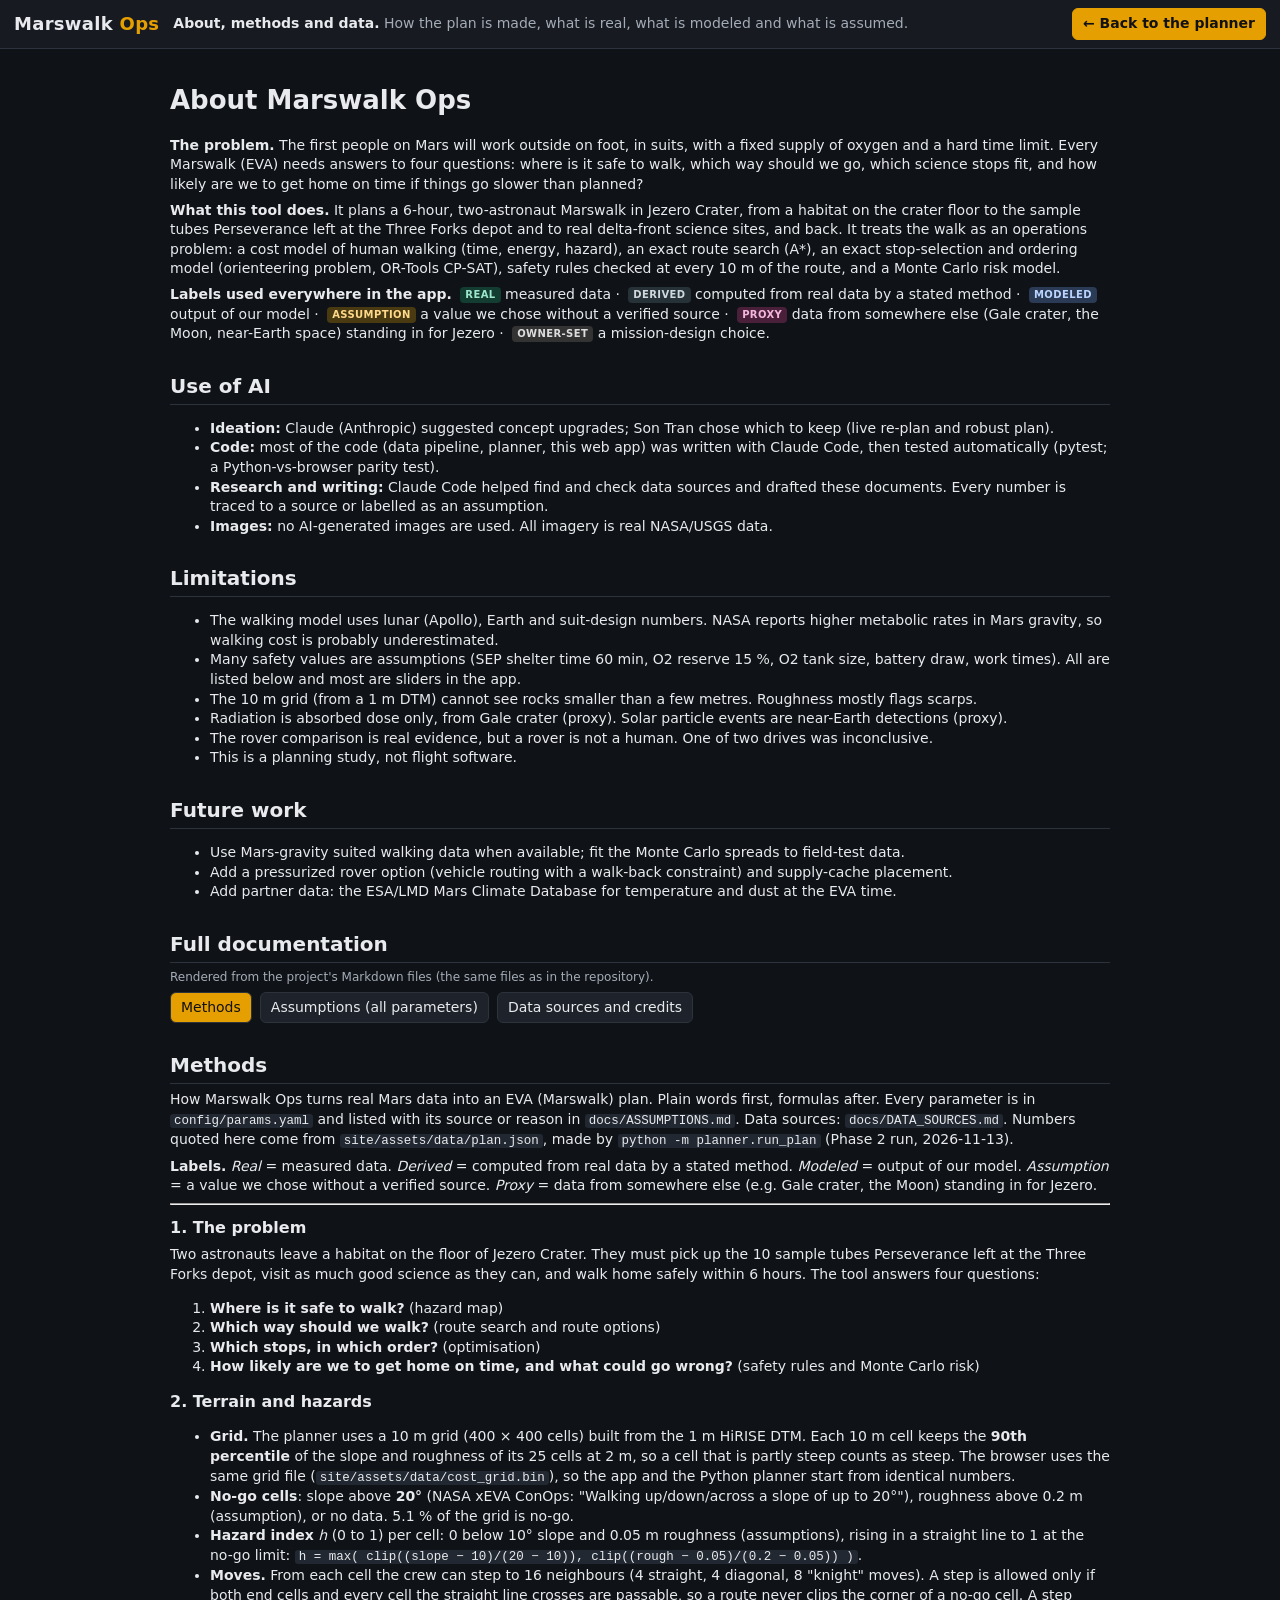
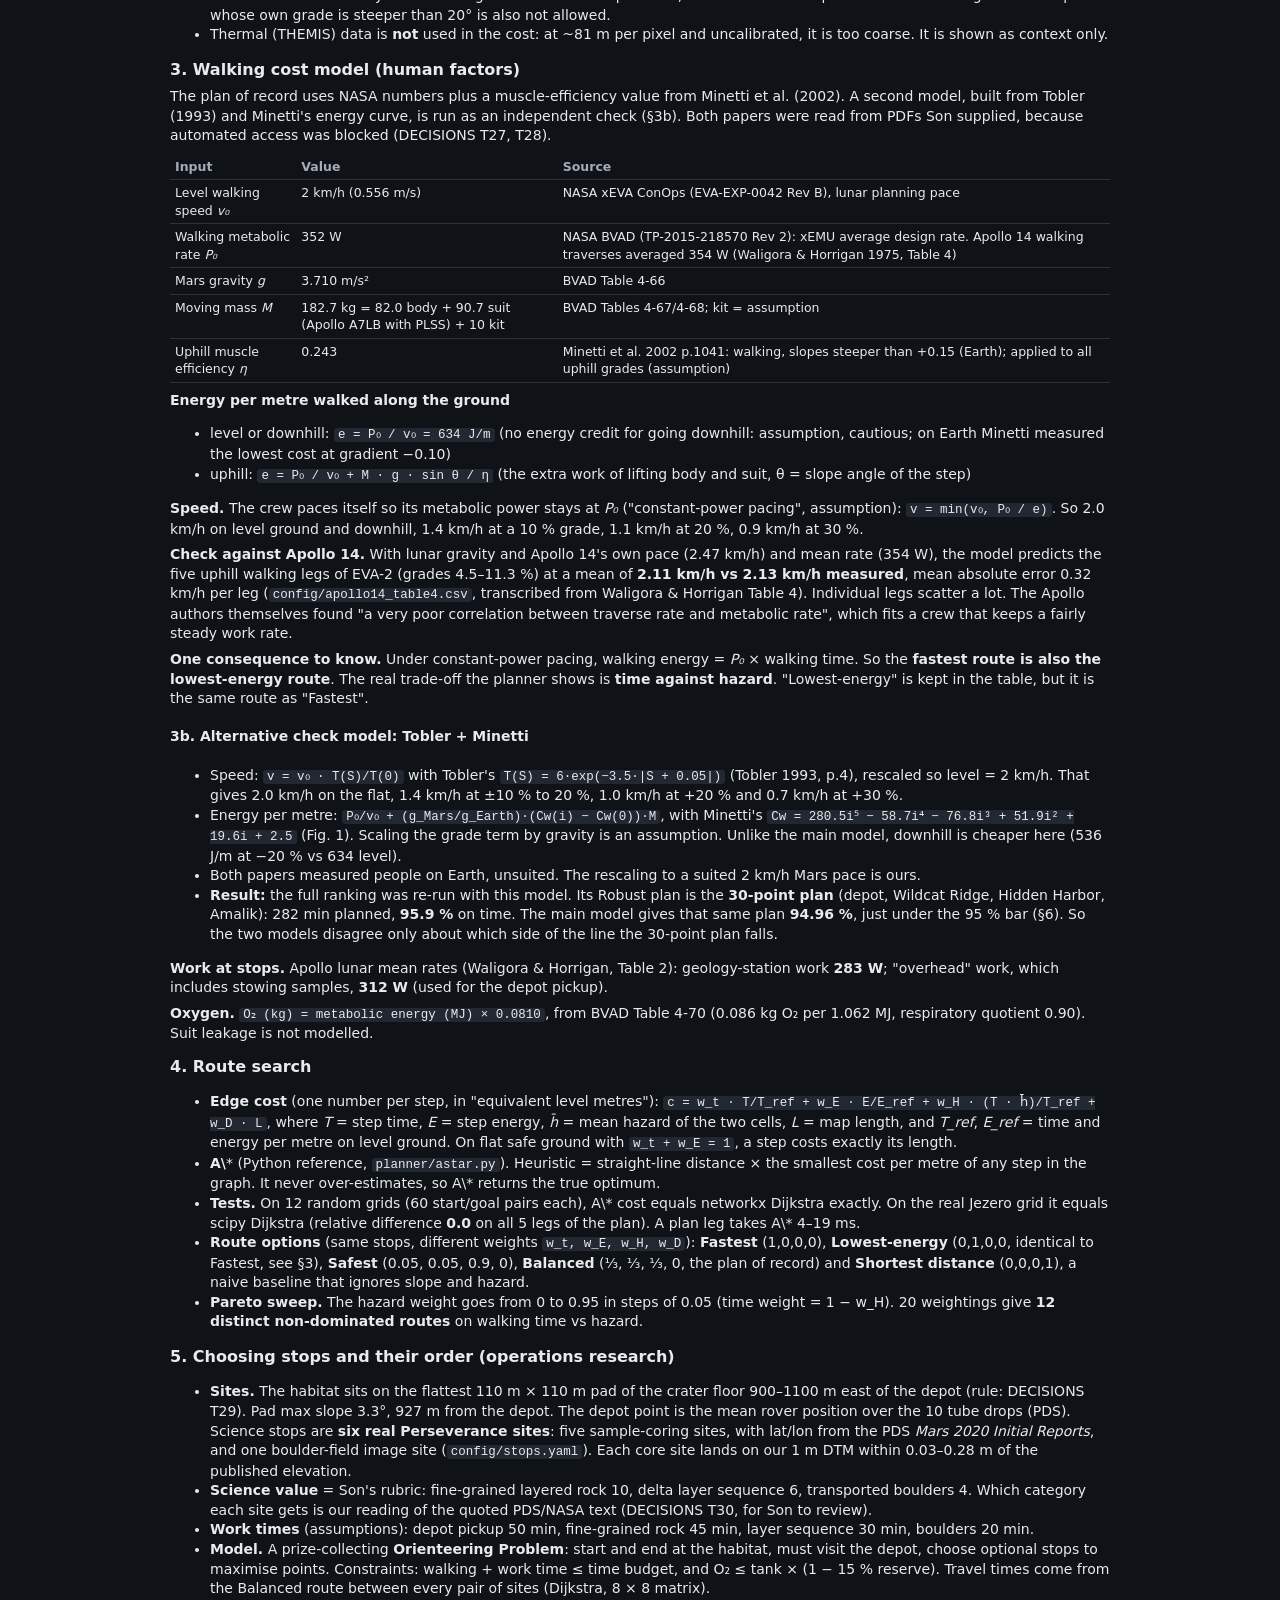
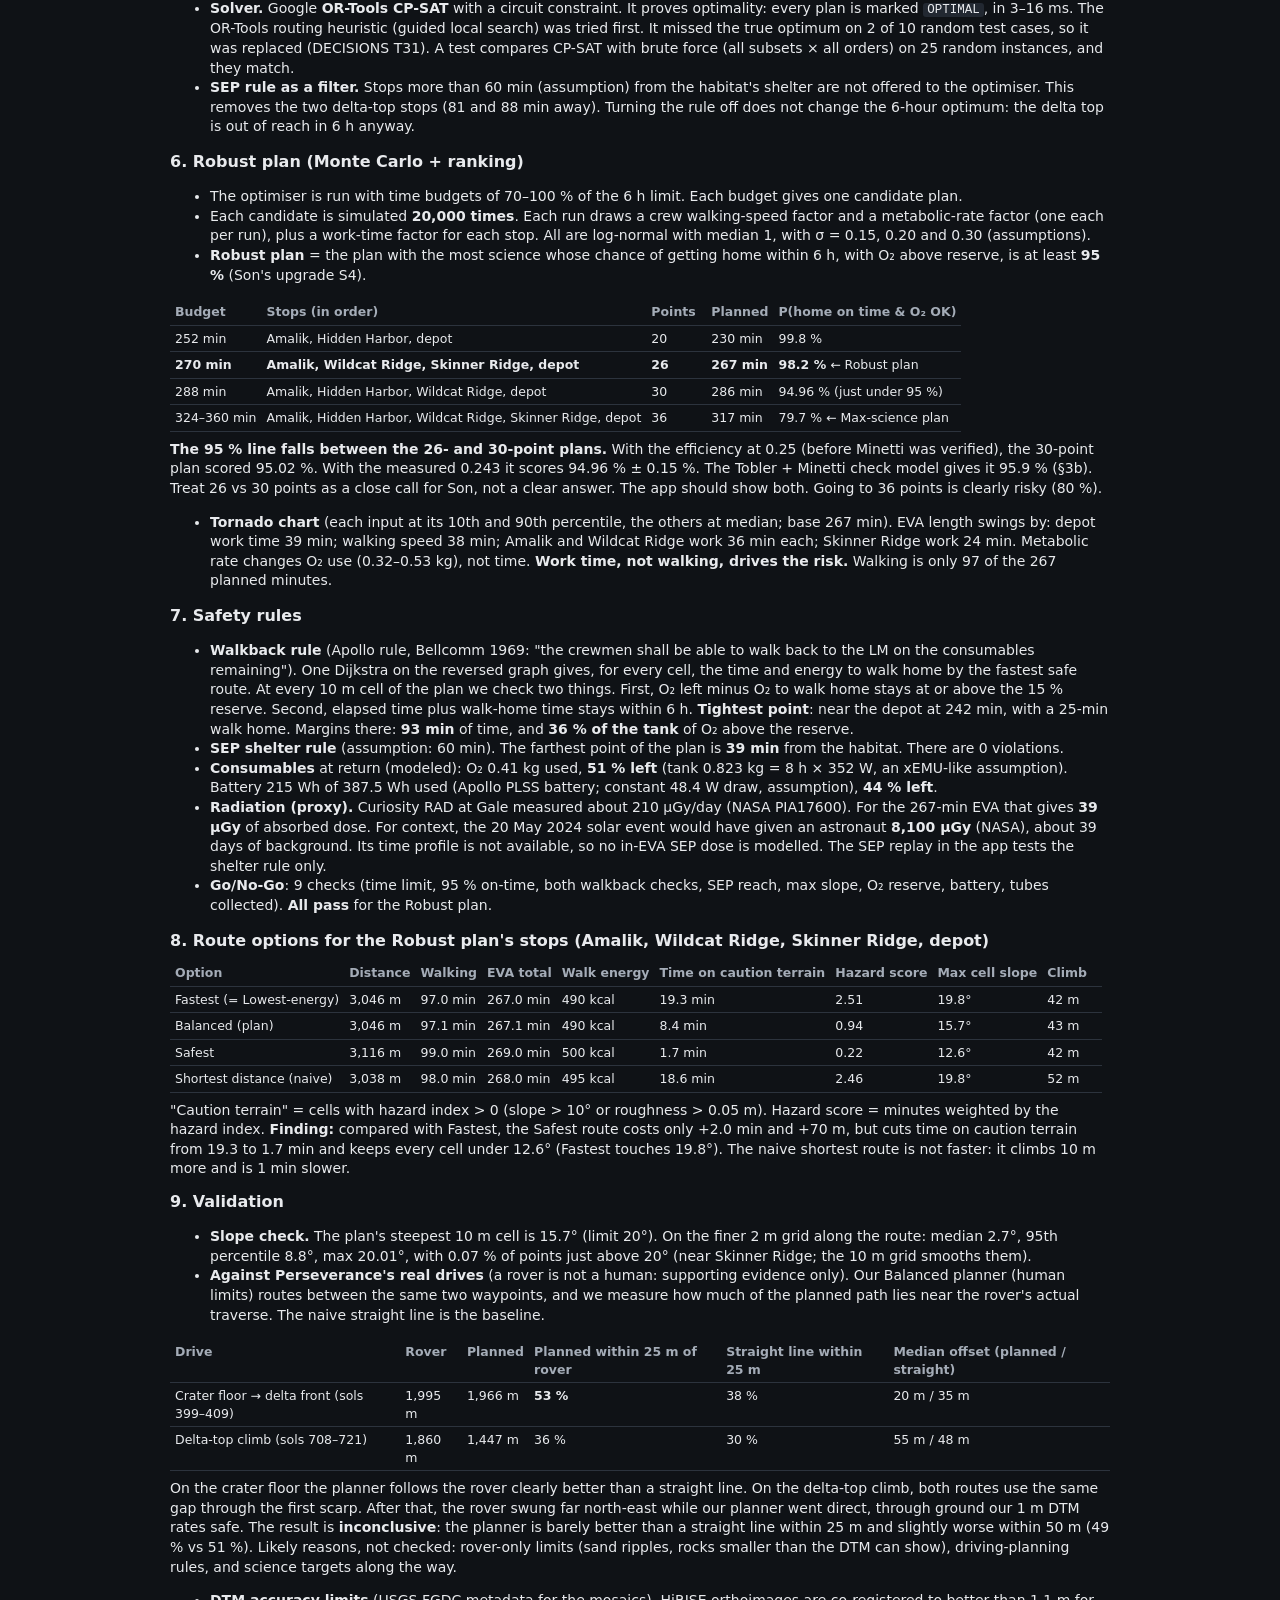
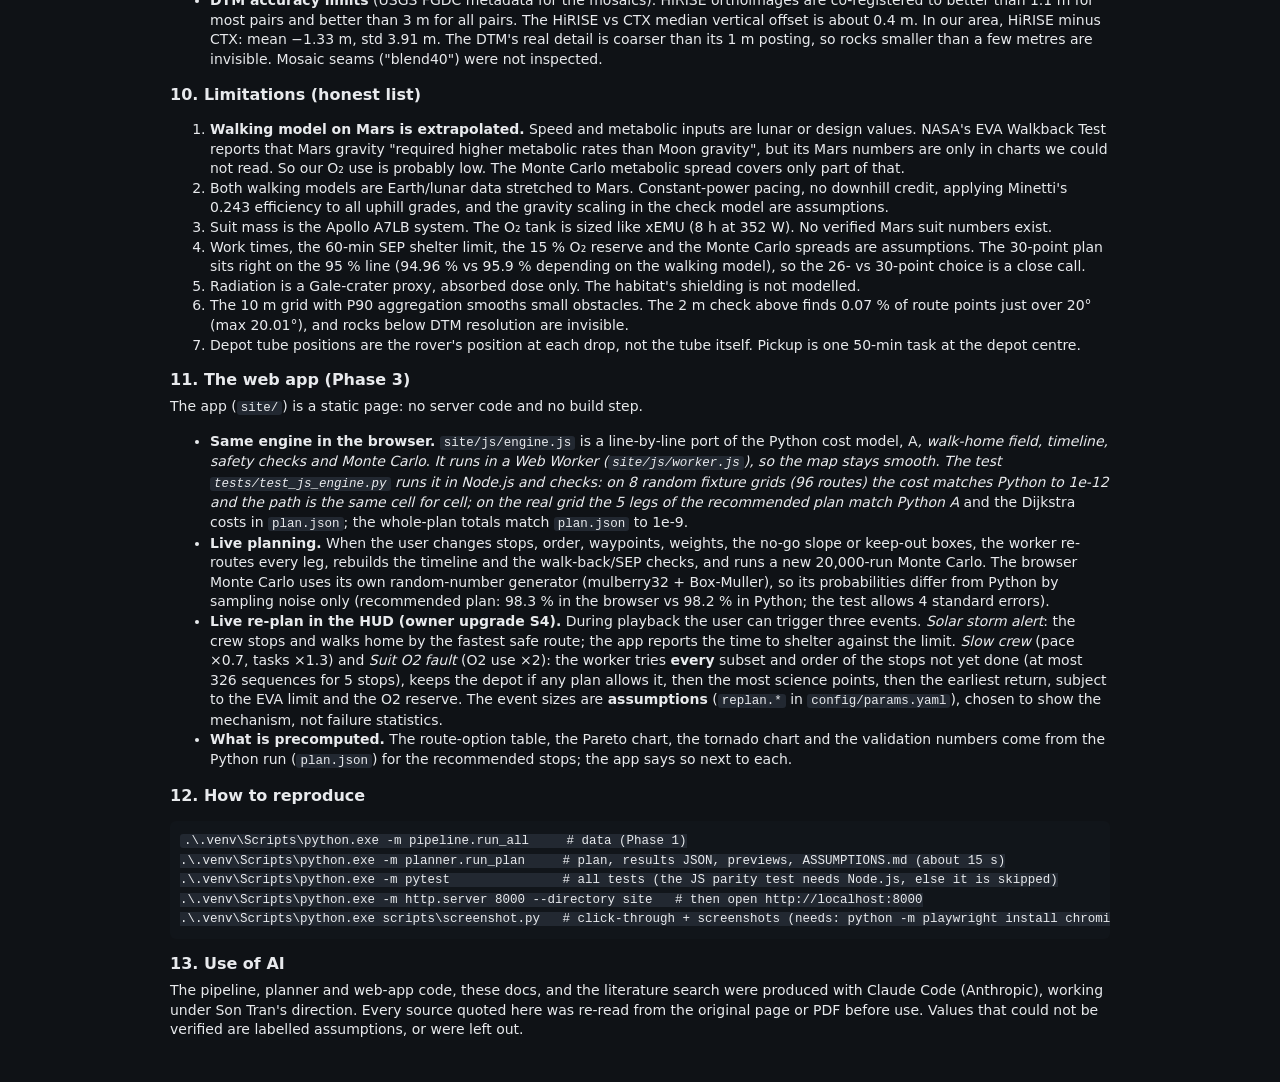
==== site/methods.html @ 4d6ae2a9 "Phase 3: web app with browser planner, HUD live re-plan, screenshots - site/: map (Leaflet, vendored" ====
<!doctype html>
<html lang="en">
<head>
<meta charset="utf-8">
<meta name="viewport" content="width=device-width, initial-scale=1">
<title>Marswalk Ops · Methods</title>
<link rel="icon" href="data:image/svg+xml,%3Csvg xmlns='http://www.w3.org/2000/svg' viewBox='0 0 16 16'%3E%3Ccircle cx='8' cy='8' r='7' fill='%23e69f00'/%3E%3Cpath d='M3 11 L7 5 L9 8 L10 7 L13 11Z' fill='%23111'/%3E%3C/svg%3E">
<link rel="stylesheet" href="css/app.css">
<style>html,body{height:auto}</style>
</head>
<body>
<header>
  <div class="brand">Marswalk <span>Ops</span></div>
  <div class="pitch"><b>About, methods and data.</b> How the plan is made, what is real, what is modeled and what is assumed.</div>
  <div class="actions"><a href="index.html"><button class="primary">← Back to the planner</button></a></div>
</header>
<div class="doc">
  <h1>About Marswalk Ops</h1>
  <p><b>The problem.</b> The first people on Mars will work outside on foot, in suits, with a fixed supply of oxygen and a hard time limit.
    Every Marswalk (EVA) needs answers to four questions: where is it safe to walk, which way should we go, which science stops fit, and how likely are we to get home on time if things go slower than planned?</p>
  <p><b>What this tool does.</b> It plans a 6-hour, two-astronaut Marswalk in Jezero Crater, from a habitat on the crater floor to the sample tubes Perseverance left at the Three Forks depot and to real delta-front science sites, and back.
    It treats the walk as an operations problem: a cost model of human walking (time, energy, hazard), an exact route search (A*), an exact stop-selection and ordering model (orienteering problem, OR-Tools CP-SAT), safety rules checked at every 10 m of the route, and a Monte Carlo risk model.</p>
  <p><b>Labels used everywhere in the app.</b>
    <span class="badge real">real</span> measured data ·
    <span class="badge derived">derived</span> computed from real data by a stated method ·
    <span class="badge modeled">modeled</span> output of our model ·
    <span class="badge assumption">assumption</span> a value we chose without a verified source ·
    <span class="badge proxy">proxy</span> data from somewhere else (Gale crater, the Moon, near-Earth space) standing in for Jezero ·
    <span class="badge owner">owner-set</span> a mission-design choice.</p>

  <h2 id="ai">Use of AI</h2>
  <ul>
    <li><b>Ideation:</b> Claude (Anthropic) suggested concept upgrades; Son Tran chose which to keep (live re-plan and robust plan).</li>
    <li><b>Code:</b> most of the code (data pipeline, planner, this web app) was written with Claude Code, then tested automatically (pytest; a Python-vs-browser parity test).</li>
    <li><b>Research and writing:</b> Claude Code helped find and check data sources and drafted these documents. Every number is traced to a source or labelled as an assumption.</li>
    <li><b>Images:</b> no AI-generated images are used. All imagery is real NASA/USGS data.</li>
  </ul>

  <h2 id="limits">Limitations</h2>
  <ul>
    <li>The walking model uses lunar (Apollo), Earth and suit-design numbers. NASA reports higher metabolic rates in Mars gravity, so walking cost is probably underestimated.</li>
    <li>Many safety values are assumptions (SEP shelter time 60 min, O2 reserve 15 %, O2 tank size, battery draw, work times). All are listed below and most are sliders in the app.</li>
    <li>The 10 m grid (from a 1 m DTM) cannot see rocks smaller than a few metres. Roughness mostly flags scarps.</li>
    <li>Radiation is absorbed dose only, from Gale crater (proxy). Solar particle events are near-Earth detections (proxy).</li>
    <li>The rover comparison is real evidence, but a rover is not a human. One of two drives was inconclusive.</li>
    <li>This is a planning study, not flight software.</li>
  </ul>
  <h2 id="future">Future work</h2>
  <ul>
    <li>Use Mars-gravity suited walking data when available; fit the Monte Carlo spreads to field-test data.</li>
    <li>Add a pressurized rover option (vehicle routing with a walk-back constraint) and supply-cache placement.</li>
    <li>Add partner data: the ESA/LMD Mars Climate Database for temperature and dust at the EVA time.</li>
  </ul>

  <h2 id="docs">Full documentation</h2>
  <p class="small muted">Rendered from the project's Markdown files (the same files as in the repository).</p>
  <div class="row mdtabs">
    <button data-md="METHODS.md" aria-selected="true">Methods</button>
    <button data-md="ASSUMPTIONS.md">Assumptions (all parameters)</button>
    <button data-md="DATA_SOURCES.md" id="sources">Data sources and credits</button>
  </div>
  <div id="md"></div>
</div>
<script type="module">
const esc = (s) => s.replace(/[&<>"]/g, (c) => ({ '&': '&amp;', '<': '&lt;', '>': '&gt;', '"': '&quot;' }[c]));
function inline(s) {
  s = esc(s);
  s = s.replace(/`([^`]+)`/g, '<code>$1</code>');
  s = s.replace(/\*\*([^*]+)\*\*/g, '<b>$1</b>');
  s = s.replace(/(^|[^*])\*([^*\s][^*]*)\*/g, '$1<i>$2</i>');
  s = s.replace(/\[([^\]]+)\]\((https?:[^)\s]+)\)/g, '<a href="$2" target="_blank" rel="noopener">$1</a>');
  s = s.replace(/(^|[\s(])(https?:\/\/[^\s<)]+)/g, '$1<a href="$2" target="_blank" rel="noopener">$2</a>');
  return s;
}
// Small Markdown renderer: headings, paragraphs, lists, tables, code blocks, rules.
function md(text) {
  const L = text.replace(/\r/g, '').split('\n');
  let out = '', i = 0;
  while (i < L.length) {
    const l = L[i];
    if (/^```/.test(l)) { let j = i + 1, b = []; while (j < L.length && !/^```/.test(L[j])) b.push(L[j++]); out += `<pre><code>${esc(b.join('\n'))}</code></pre>`; i = j + 1; continue; }
    const h = /^(#{1,4})\s+(.*)/.exec(l);
    if (h) { const n = Math.min(h[1].length + 1, 4); out += `<h${n}>${inline(h[2])}</h${n}>`; i++; continue; }
    if (/^---+\s*$/.test(l)) { out += '<hr>'; i++; continue; }
    if (/^\|/.test(l)) {
      const rows = []; while (i < L.length && /^\|/.test(L[i])) rows.push(L[i++]);
      const cells = (r) => r.replace(/^\||\|\s*$/g, '').split('|').map((c) => c.trim());
      const body = rows.filter((r) => !/^\|[\s:|-]+\|?\s*$/.test(r));
      out += '<table><tr>' + cells(body[0]).map((c) => `<th>${inline(c)}</th>`).join('') + '</tr>' +
        body.slice(1).map((r) => '<tr>' + cells(r).map((c) => `<td>${inline(c)}</td>`).join('') + '</tr>').join('') + '</table>';
      continue;
    }
    if (/^\s*([-*]|\d+\.)\s+/.test(l)) {
      const ordered = /^\s*\d+\./.test(l); const items = [];
      while (i < L.length && /^\s*([-*]|\d+\.)\s+/.test(L[i])) {
        let it = L[i++].replace(/^\s*([-*]|\d+\.)\s+/, '');
        while (i < L.length && /^\s{2,}\S/.test(L[i]) && !/^\s*([-*]|\d+\.)\s+/.test(L[i])) it += ' ' + L[i++].trim();
        items.push(it);
      }
      out += (ordered ? '<ol>' : '<ul>') + items.map((x) => `<li>${inline(x)}</li>`).join('') + (ordered ? '</ol>' : '</ul>');
      continue;
    }
    if (!l.trim()) { i++; continue; }
    const p = []; while (i < L.length && L[i].trim() && !/^(#|\||```|\s*([-*]|\d+\.)\s)/.test(L[i])) p.push(L[i++]);
    out += `<p>${inline(p.join(' '))}</p>`;
  }
  return out;
}
async function show(name) {
  document.querySelectorAll('[data-md]').forEach((b) => b.setAttribute('aria-selected', String(b.dataset.md === name)));
  const r = await fetch('assets/docs/' + name);
  document.getElementById('md').innerHTML = r.ok ? md(await r.text()) : '<p>Could not load ' + name + '</p>';
}
document.querySelectorAll('[data-md]').forEach((b) => b.onclick = () => show(b.dataset.md));
show(location.hash === '#sources' ? 'DATA_SOURCES.md' : 'METHODS.md');
</script>
</body>
</html>
---- site/css/app.css ----
/* Marswalk Ops - one dark "mission control" theme. Colours: Okabe-Ito (colour-blind safe). */
:root {
  --bg: #0f1216; --panel: #171b21; --panel2: #1e232b; --line: #2c333d; --text: #e8eaed; --muted: #a4acb7;
  --orange: #e69f00; --sky: #56b4e9; --green: #009e73; --yellow: #f0e442; --blue: #0072b2; --verm: #d55e00;
  --purple: #cc79a7; --go: #3fbf8f; --nogo: #ff6b5b;
  --font: system-ui, -apple-system, "Segoe UI", Roboto, Arial, sans-serif;
  color-scheme: dark;
}
* { box-sizing: border-box; }
html, body { margin: 0; height: 100%; background: var(--bg); color: var(--text); font: 14px/1.4 var(--font); }
a { color: var(--sky); }
button, select, input { font: inherit; color: inherit; }
button { background: var(--panel2); border: 1px solid var(--line); border-radius: 6px; padding: 5px 10px; cursor: pointer; }
button:hover { border-color: var(--sky); }
button.primary { background: var(--orange); color: #111; border-color: var(--orange); font-weight: 600; }
button.on { background: var(--sky); color: #111; border-color: var(--sky); }
button:focus-visible, input:focus-visible, select:focus-visible { outline: 2px solid var(--yellow); outline-offset: 1px; }
select { max-width: 100%; background: var(--panel2); border: 1px solid var(--line); border-radius: 6px; padding: 4px 6px; }
input[type=range] { accent-color: var(--orange); width: 100%; }

/* ---------- layout */
header { display: flex; align-items: center; gap: 14px; padding: 8px 14px; background: var(--panel); border-bottom: 1px solid var(--line); }
header .brand { font-weight: 700; font-size: 18px; letter-spacing: .3px; white-space: nowrap; }
header .brand span { color: var(--orange); }
header .pitch { color: var(--muted); flex: 1; min-width: 0; }
header .pitch b { color: var(--text); font-weight: 600; }
header .actions { display: flex; gap: 8px; align-items: center; }
.gochip { font-weight: 700; border-radius: 6px; padding: 4px 10px; white-space: nowrap; }
.gochip.go { background: var(--go); color: #062; color: #04210f; }
.gochip.nogo { background: var(--nogo); color: #2a0500; }
main { display: grid; grid-template-columns: minmax(0, 1fr) 460px; height: calc(100% - 52px); }
#map { height: 100%; background: #000; }
#panel { display: flex; flex-direction: column; min-height: 0; background: var(--panel); border-left: 1px solid var(--line); }
nav.tabs { display: flex; border-bottom: 1px solid var(--line); }
nav.tabs button { flex: 1; border: 0; border-radius: 0; background: transparent; padding: 10px 4px; color: var(--muted); border-bottom: 3px solid transparent; }
nav.tabs button[aria-selected=true] { color: var(--text); border-bottom-color: var(--orange); font-weight: 600; }
.tabpane { overflow-y: auto; padding: 12px 14px 40px; flex: 1; min-height: 0; }
.tabpane[hidden] { display: none; }
@media (max-width: 1100px) {
  main { grid-template-columns: 1fr; grid-template-rows: 55vh auto; height: auto; }
  #map { height: 55vh; }
  #panel { border-left: 0; border-top: 1px solid var(--line); }
  .tabpane { overflow: visible; }
  header { flex-wrap: wrap; }
  header .pitch { flex-basis: 100%; order: 3; }
}

/* ---------- content */
h2 { font-size: 16px; margin: 16px 0 6px; }
h2:first-child { margin-top: 4px; }
h3 { font-size: 14px; margin: 12px 0 4px; }
p { margin: 6px 0; }
.muted { color: var(--muted); }
.small { font-size: 12px; }
.card { background: var(--panel2); border: 1px solid var(--line); border-radius: 8px; padding: 10px 12px; margin: 8px 0; }
.kpis { display: grid; grid-template-columns: repeat(3, 1fr); gap: 6px; margin: 8px 0; }
.kpi { background: var(--panel2); border: 1px solid var(--line); border-radius: 8px; padding: 6px 8px; }
.kpi .v { font-size: 18px; font-weight: 700; }
.kpi .l { font-size: 11px; color: var(--muted); }
.badge { display: inline-block; font-size: 10px; font-weight: 700; text-transform: uppercase; letter-spacing: .4px; border-radius: 4px; padding: 1px 5px; vertical-align: 1px; margin-left: 4px; }
.badge.modeled { background: #2b3a55; color: #b9d4ff; }
.badge.assumption { background: #4a3a12; color: #ffd98a; }
.badge.proxy { background: #4a1f3a; color: #f4b6dc; }
.badge.real { background: #123d30; color: #9be8cd; }
.badge.derived { background: #263238; color: #cfd8dc; }
.badge.owner { background: #333; color: #ddd; }
table { border-collapse: collapse; width: 100%; font-size: 12.5px; }
th, td { border-bottom: 1px solid var(--line); padding: 4px 5px; text-align: right; vertical-align: top; }
th:first-child, td:first-child { text-align: left; }
th { color: var(--muted); font-weight: 600; }
tr.sel td { background: #26303b; }
tr.click { cursor: pointer; }
.row { display: flex; gap: 8px; align-items: center; flex-wrap: wrap; margin: 6px 0; }
.row label { flex: 1; min-width: 120px; }
.row label select { width: 100%; display: block; margin-top: 3px; }
.slider { display: grid; grid-template-columns: 112px 1fr 64px; align-items: center; gap: 8px; margin: 4px 0; }
.slider output { text-align: right; font-variant-numeric: tabular-nums; }
.stoplist { list-style: none; padding: 0; margin: 6px 0; }
.stoplist li { display: flex; align-items: center; gap: 6px; padding: 4px 6px; border: 1px solid var(--line); border-radius: 6px; margin: 3px 0; background: var(--panel2); }
.stoplist li .n { width: 20px; height: 20px; border-radius: 50%; background: var(--orange); color: #111; font-weight: 700; font-size: 12px; display: grid; place-items: center; }
.stoplist li .nm { flex: 1; }
.stoplist li button { padding: 1px 7px; }
.checklist { list-style: none; padding: 0; margin: 0; }
.checklist li { display: grid; grid-template-columns: 22px 1fr; gap: 6px; padding: 5px 0; border-bottom: 1px solid var(--line); }
.checklist .ok { color: var(--go); font-weight: 700; }
.checklist .bad { color: var(--nogo); font-weight: 700; }
.gobanner { border-radius: 8px; padding: 10px 12px; font-weight: 700; font-size: 16px; margin: 4px 0 8px; }
.gobanner.go { background: #11372a; border: 1px solid var(--go); }
.gobanner.nogo { background: #3d1611; border: 1px solid var(--nogo); }
.chart { width: 100%; height: auto; display: block; }
.chart text { fill: var(--muted); font-size: 11px; font-family: var(--font); }
.chart .axis line, .chart .axis path { stroke: #4a525d; }
.chart .grid line { stroke: #262c34; }
.legendrow { display: flex; gap: 12px; flex-wrap: wrap; font-size: 12px; color: var(--muted); }
.sw { display: inline-block; width: 12px; height: 12px; border-radius: 2px; vertical-align: -2px; margin-right: 4px; }
.photo { width: 100%; border-radius: 6px; display: block; }
.credit { font-size: 11px; color: var(--muted); }
blockquote { margin: 6px 0; padding: 4px 10px; border-left: 3px solid var(--orange); color: #d6d9de; font-style: italic; }
.note { border-left: 3px solid var(--sky); padding: 4px 8px; background: #16222c; border-radius: 4px; font-size: 12.5px; }
.warn { border-left: 3px solid var(--yellow); padding: 4px 8px; background: #2a2812; border-radius: 4px; font-size: 12.5px; }

/* ---------- map controls */
.leaflet-container { background: #000; font: 12px/1.4 var(--font); }
.mctl { background: rgba(23,27,33,.94); color: var(--text); border: 1px solid var(--line); border-radius: 8px; padding: 8px 10px; max-width: 300px; }
.mctl h4 { margin: 0 0 6px; font-size: 12px; text-transform: uppercase; letter-spacing: .5px; color: var(--muted); }
.mctl .lyr { display: grid; grid-template-columns: 1fr 70px; gap: 4px; align-items: center; margin: 2px 0; }
.mctl .lyr input[type=range] { width: 70px; }
.mctl .lyr label { white-space: normal; }
.mctl.collapsed .body { display: none; }
.mctl .toggle { float: right; padding: 0 6px; font-size: 11px; }
.readout { font-variant-numeric: tabular-nums; min-width: 200px; }
.gradbar { height: 10px; border-radius: 3px; margin: 3px 0; }
.leaflet-control-scale-line { background: rgba(23,27,33,.85); color: var(--text); border-color: var(--text); }
.leaflet-popup-content-wrapper, .leaflet-popup-tip { background: var(--panel); color: var(--text); }
.leaflet-popup-content { margin: 10px 12px; width: 260px !important; }
.leaflet-control-attribution { background: rgba(15,18,22,.8) !important; color: var(--muted) !important; max-width: 60vw; }
.leaflet-control-attribution a { color: var(--sky); }
.stopicon { width: 24px; height: 24px; border-radius: 50%; display: grid; place-items: center; font-weight: 800; font-size: 12px; border: 2px solid #111; box-shadow: 0 0 0 2px rgba(255,255,255,.8); }
.habicon { width: 26px; height: 26px; border-radius: 5px; background: var(--sky); color: #111; display: grid; place-items: center; font-weight: 800; border: 2px solid #111; box-shadow: 0 0 0 2px #fff; }
.wpicon { width: 16px; height: 16px; border-radius: 50%; background: var(--yellow); border: 2px solid #111; box-shadow: 0 0 0 2px #fff; }
.mapmode { position: absolute; top: 10px; left: 50%; transform: translateX(-50%); z-index: 800; background: var(--yellow); color: #111; padding: 5px 12px; border-radius: 6px; font-weight: 600; }
.loading { position: absolute; inset: 0; display: grid; place-items: center; z-index: 900; pointer-events: none; }

/* ---------- HUD (helmet visor view) */
#hud { position: fixed; inset: 0; z-index: 2000; background: #000; color: #eafff4; font-family: var(--font); display: grid; grid-template-rows: auto 1fr auto; }
#hud[hidden] { display: none; }
#hud canvas { width: 100%; height: 100%; display: block; }
#hud .top, #hud .bottom { display: flex; gap: 10px; align-items: center; padding: 10px 16px; background: rgba(0,0,0,.6); flex-wrap: wrap; }
#hud .stage { position: relative; min-height: 0; }
#hud .ro { position: absolute; display: grid; gap: 2px; text-shadow: 0 0 6px #000, 0 0 2px #000; }
#hud .ro .lab { font-size: 13px; letter-spacing: 2px; color: #9fffd0; text-transform: uppercase; }
#hud .ro .big { font-size: 40px; font-weight: 800; line-height: 1; font-variant-numeric: tabular-nums; }
#hud .ro .mid { font-size: 22px; font-weight: 700; font-variant-numeric: tabular-nums; }
#hud .tl { top: 16px; left: 20px; } #hud .tr { top: 16px; right: 20px; text-align: right; }
#hud .bl { bottom: 16px; left: 20px; } #hud .br { bottom: 16px; right: 20px; text-align: right; }
#hud .alert { position: absolute; top: 16px; left: 50%; transform: translateX(-50%); padding: 8px 16px; border-radius: 6px; font-weight: 800; font-size: 18px; letter-spacing: 1px; text-align: center; max-width: 60%; }
#hud .alert.caution { background: var(--yellow); color: #111; }
#hud .alert.danger { background: var(--nogo); color: #111; }
#hud .alert.info { background: var(--sky); color: #111; }
#hud .replan { position: absolute; bottom: 90px; left: 50%; transform: translateX(-50%); background: rgba(0,0,0,.85); border: 2px solid var(--sky); border-radius: 8px; padding: 10px 14px; max-width: 640px; font-size: 15px; }
#hud button { background: #111; border-color: #3a6; color: #eafff4; }
#hud button.danger { border-color: var(--nogo); }
#hud input[type=range] { flex: 1; min-width: 160px; accent-color: #3fbf8f; }
#hud .clock { font-variant-numeric: tabular-nums; font-weight: 700; min-width: 120px; }
@media (max-width: 700px) { #hud .ro .big { font-size: 28px; } #hud .ro .mid { font-size: 17px; } }

/* ---------- methods page */
.doc { max-width: 980px; margin: 0 auto; padding: 16px 20px 60px; }
.doc h1 { font-size: 26px; }
.doc h2 { font-size: 20px; margin-top: 28px; border-bottom: 1px solid var(--line); padding-bottom: 4px; }
.doc h3 { font-size: 16px; }
.doc table { font-size: 12.5px; margin: 8px 0; display: block; overflow-x: auto; }
.doc td, .doc th { text-align: left; min-width: 60px; }
.doc code { background: #222831; padding: 0 4px; border-radius: 3px; font-size: 12.5px; }
.doc pre { background: #11151a; padding: 10px; border-radius: 6px; overflow-x: auto; }
.doc .mdtabs button[aria-selected=true] { background: var(--orange); color: #111; }
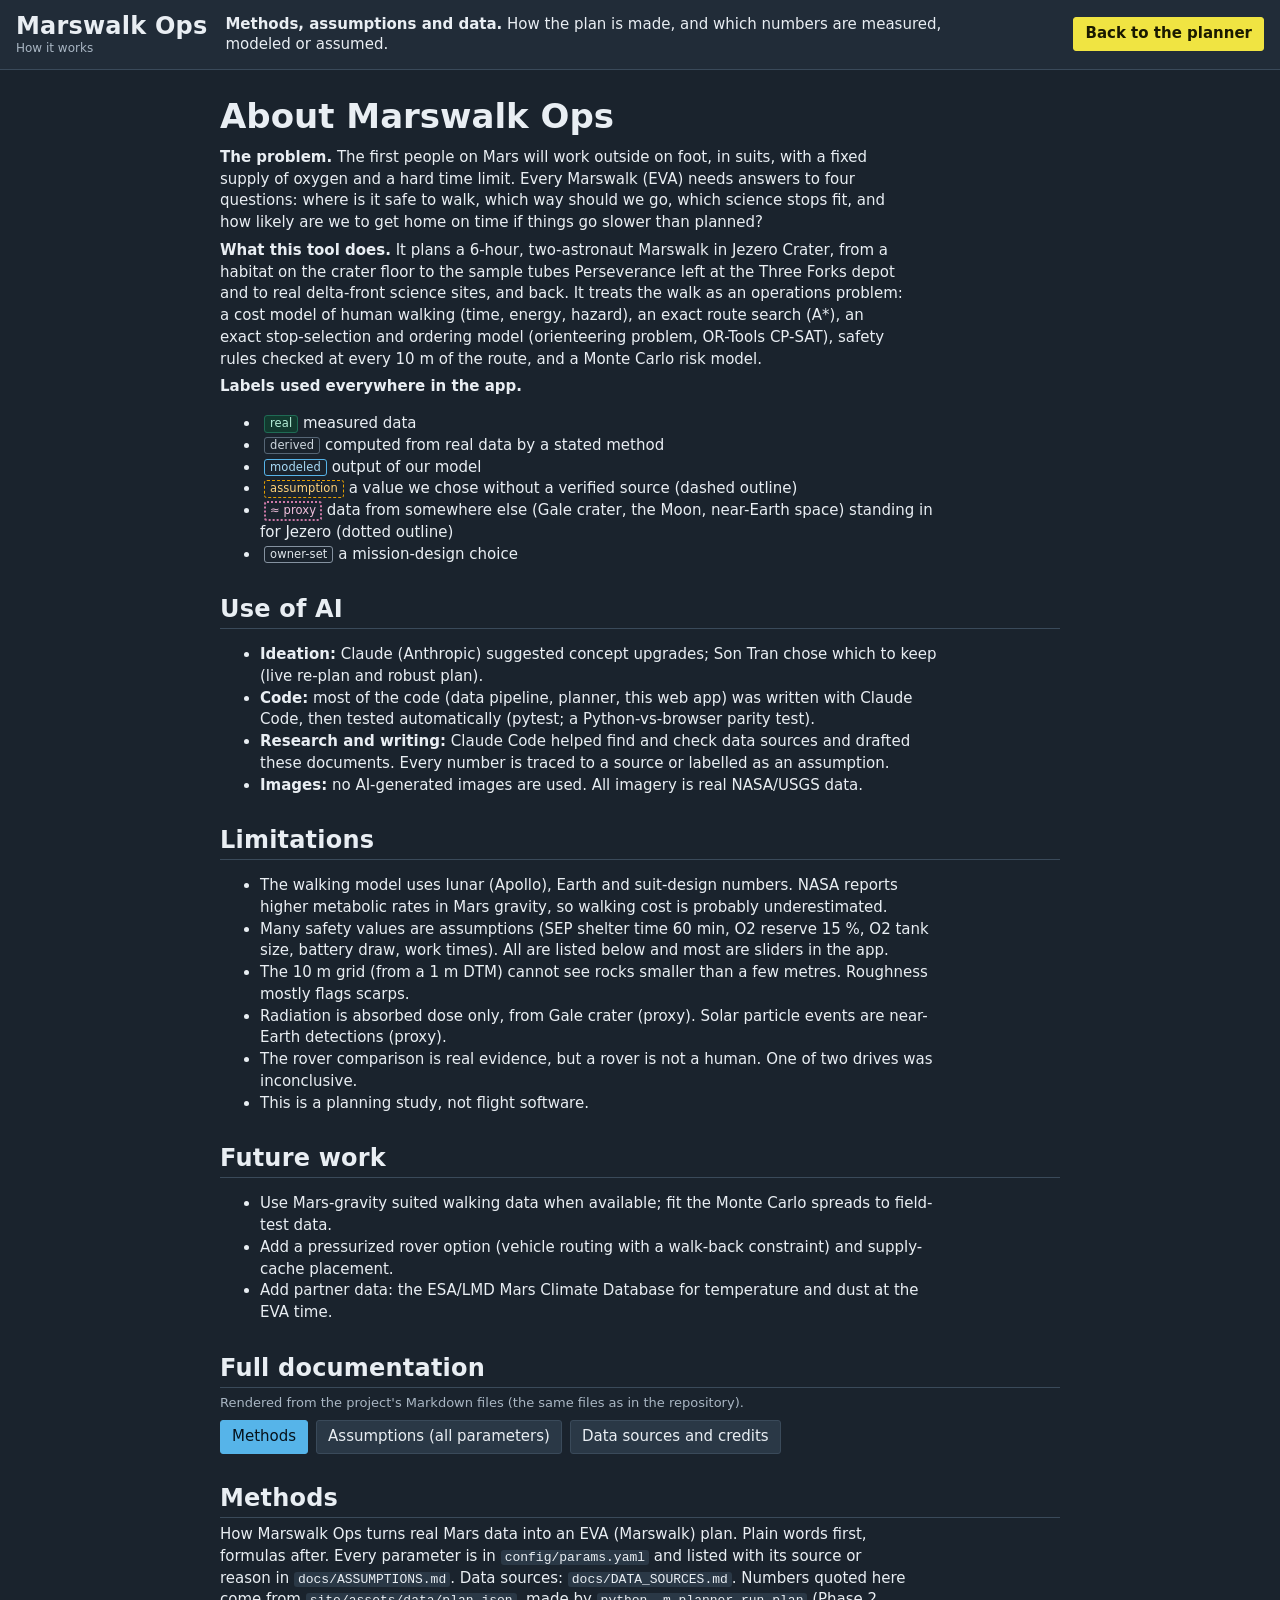
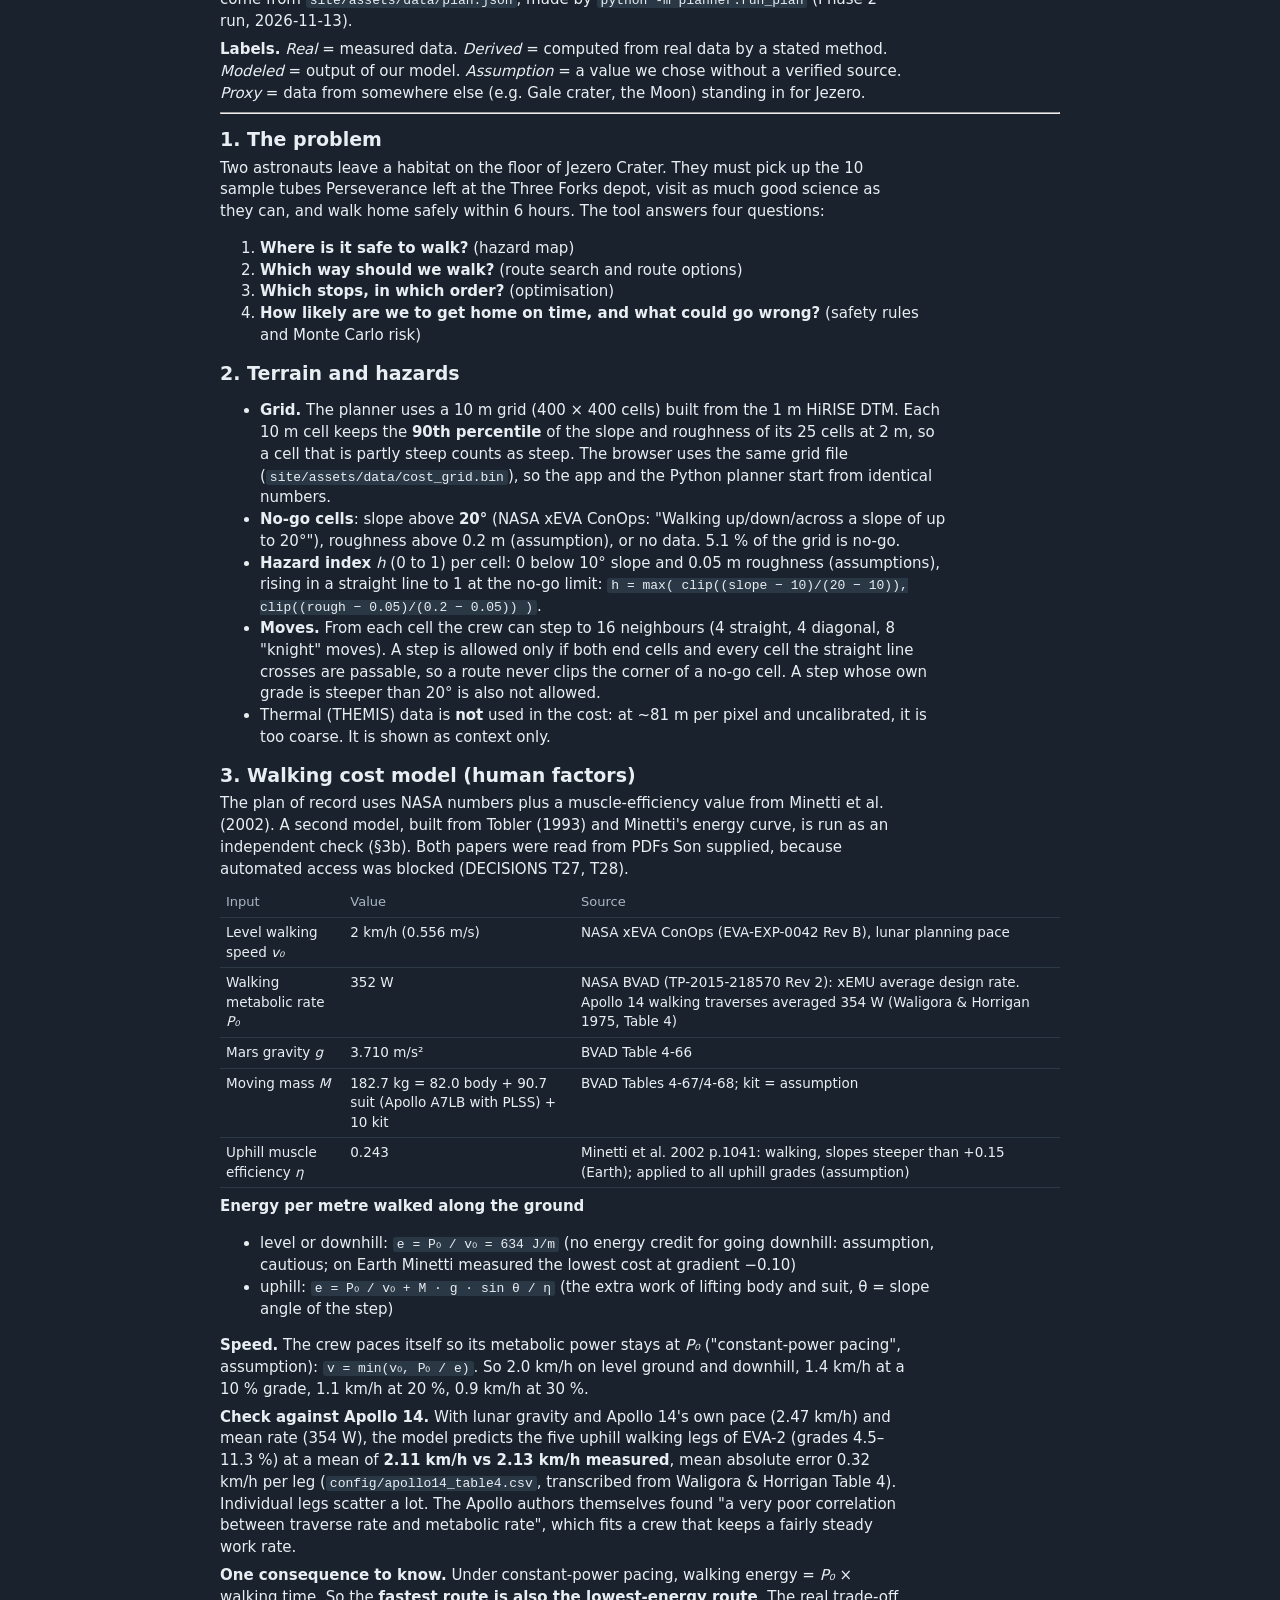
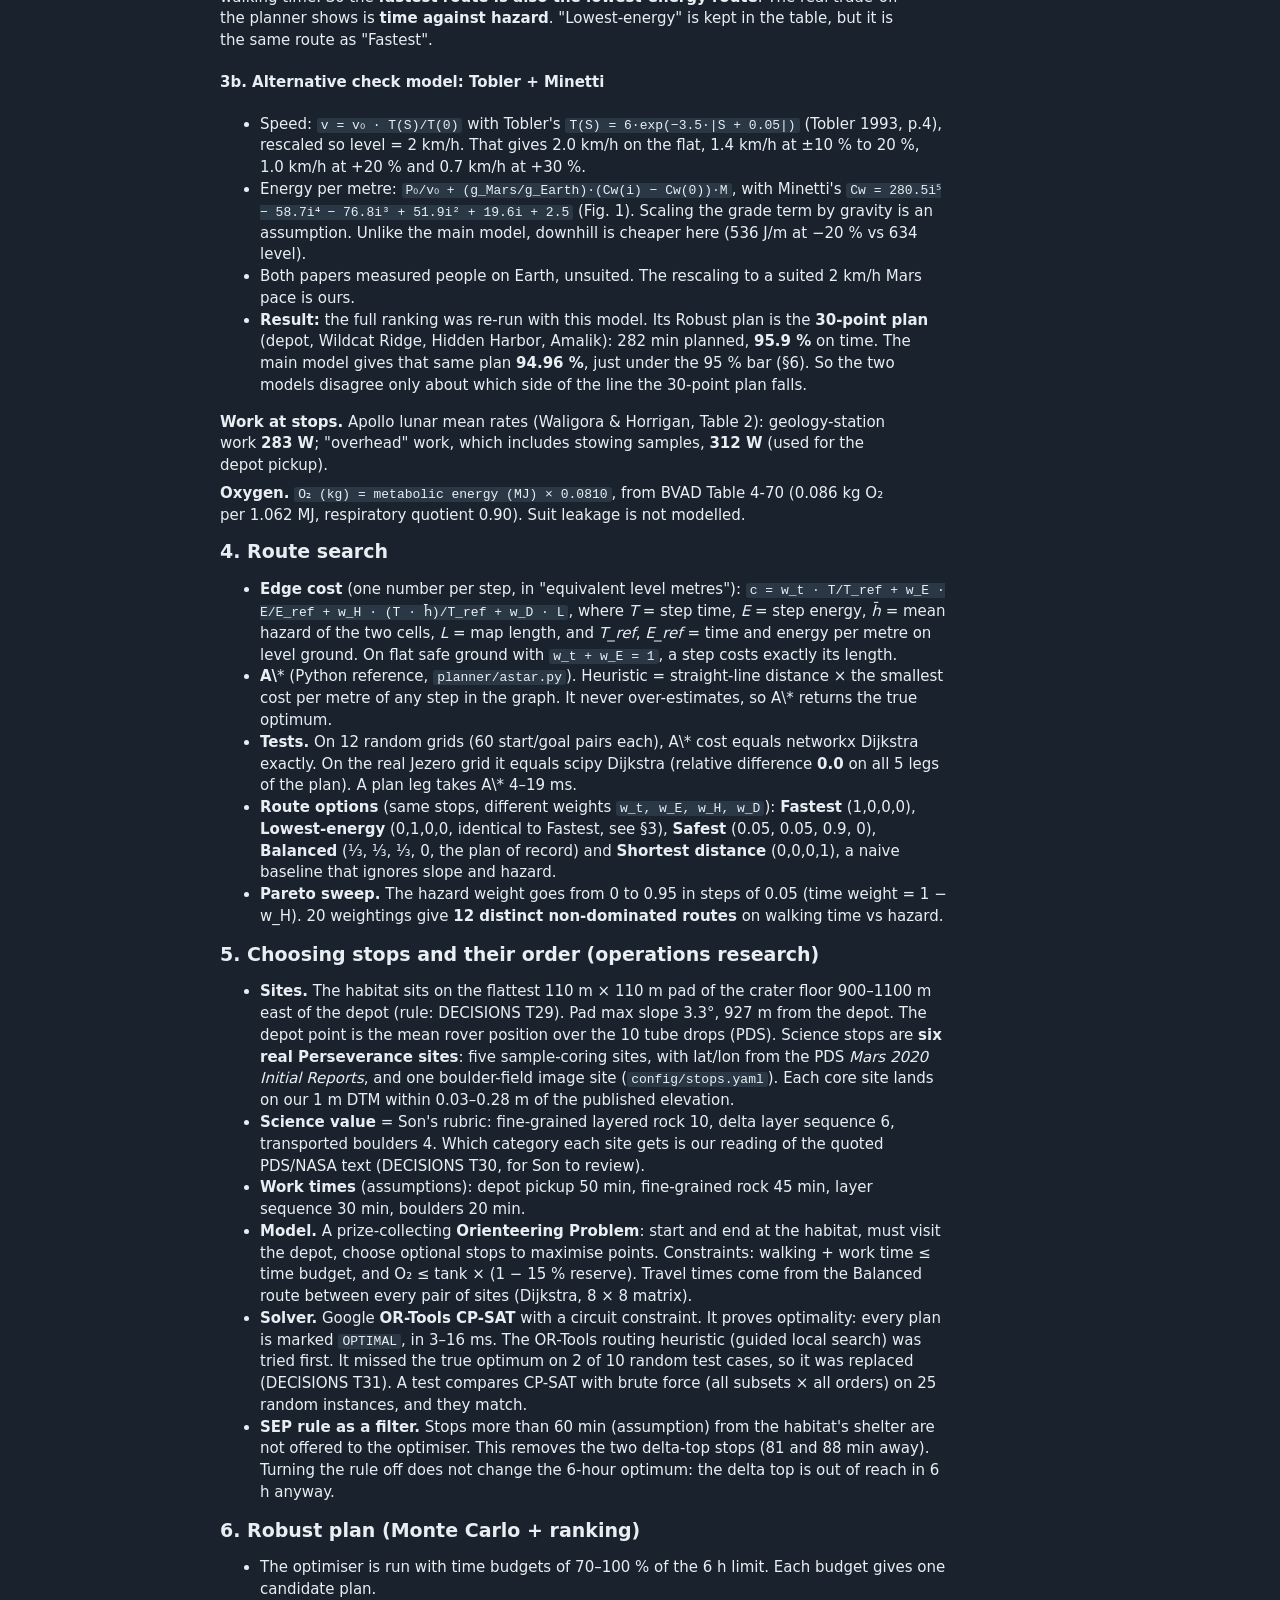
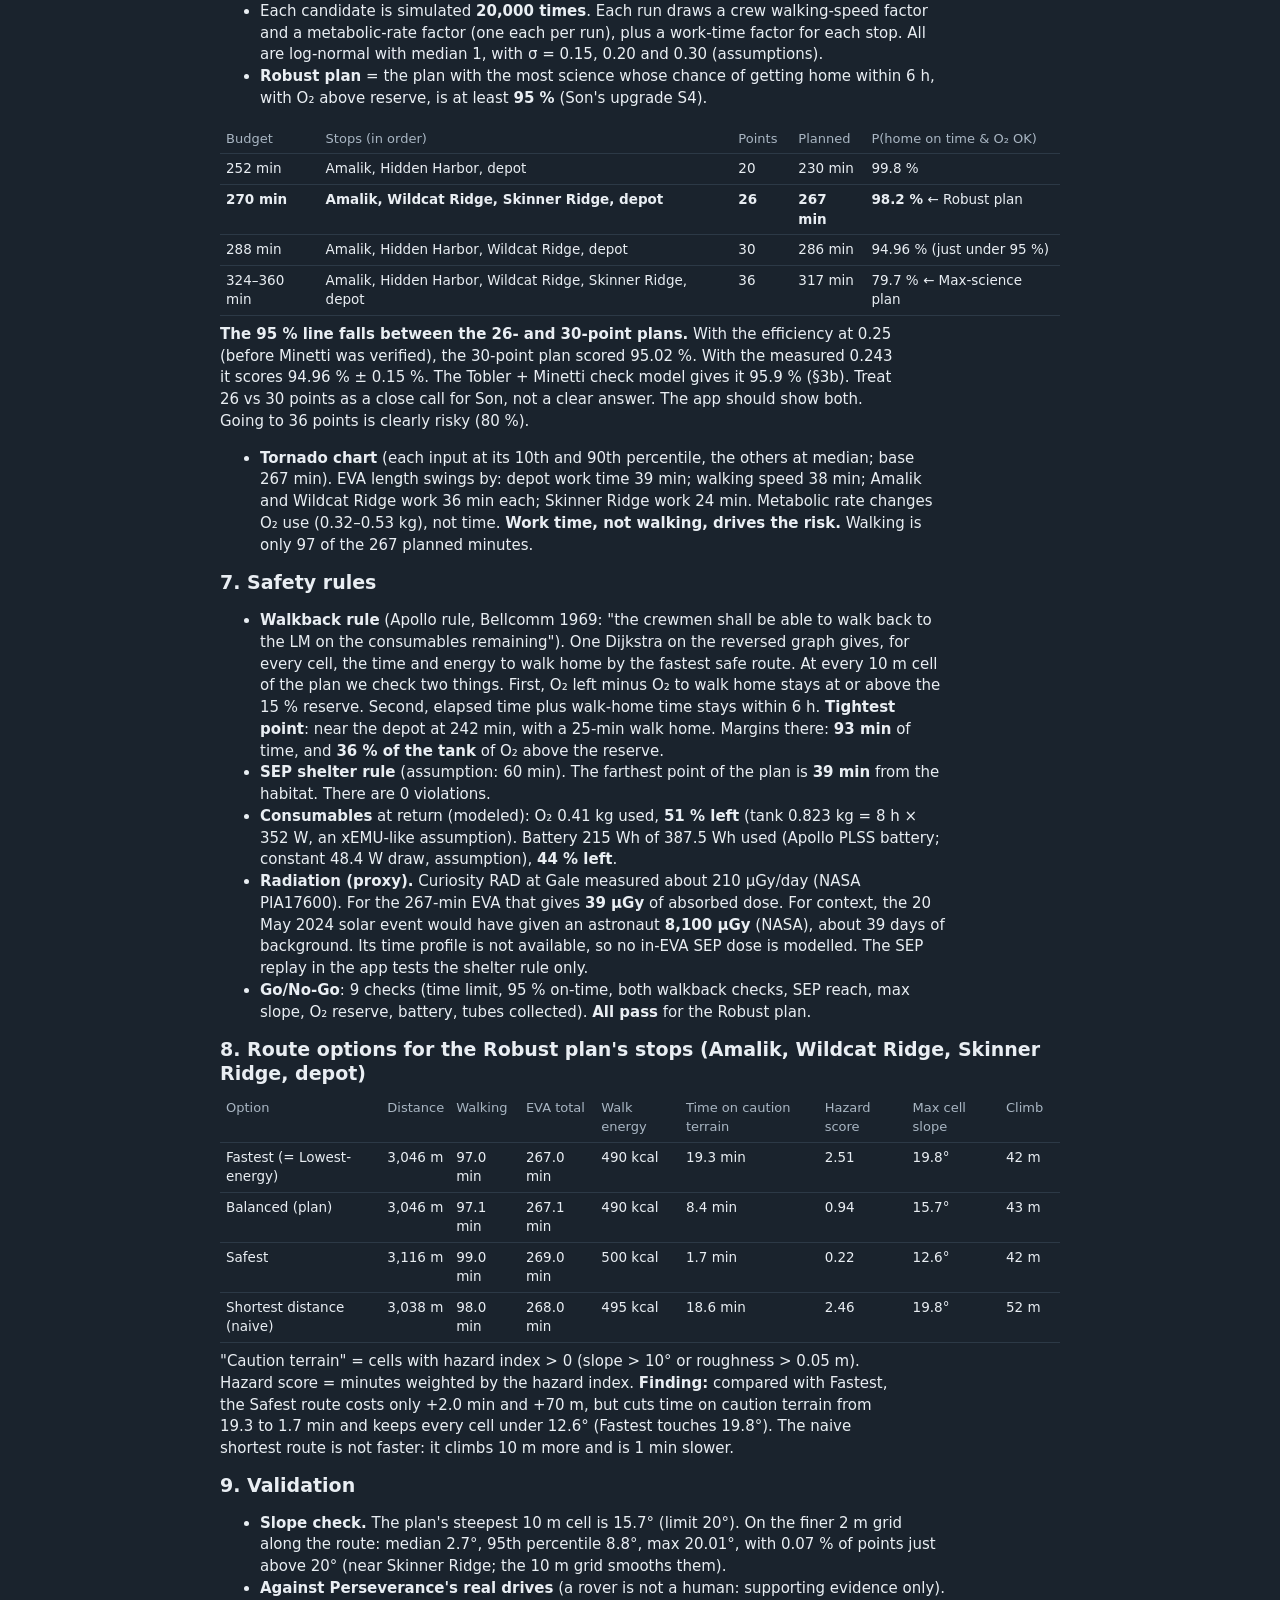
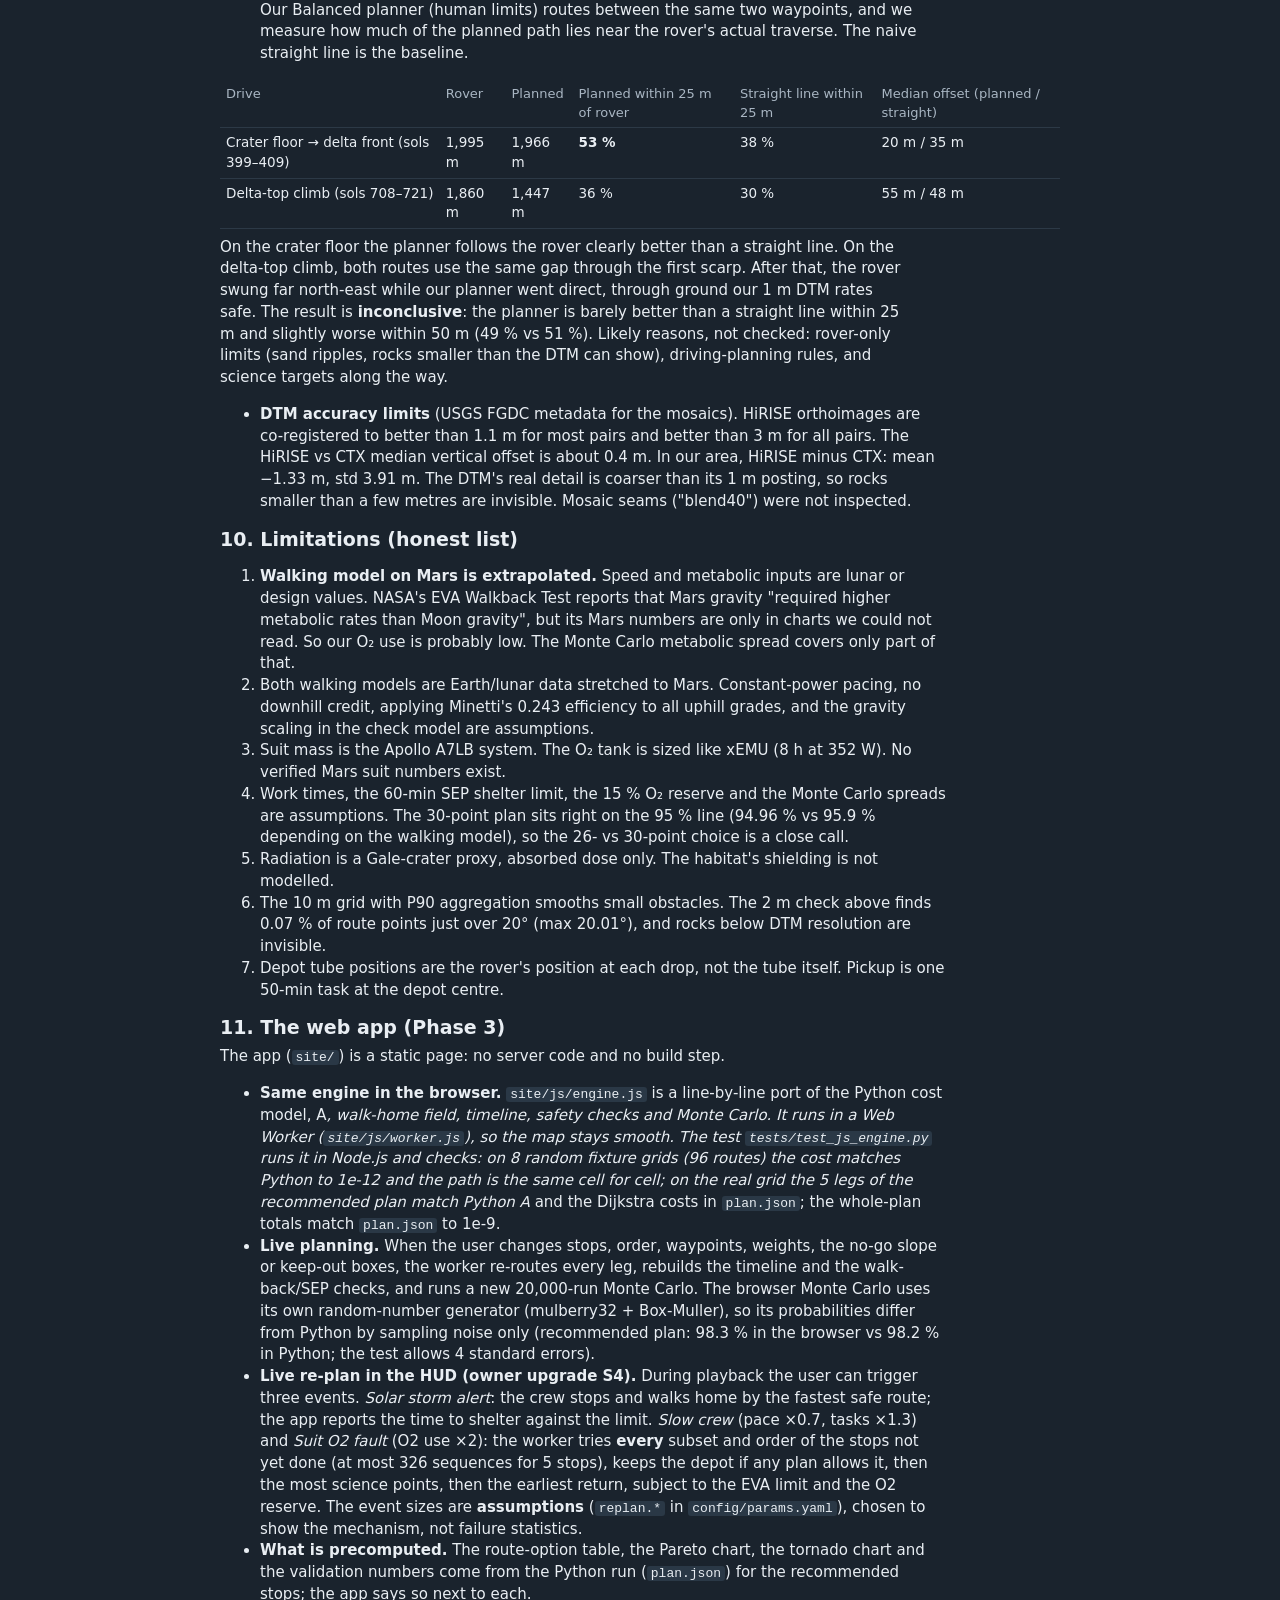
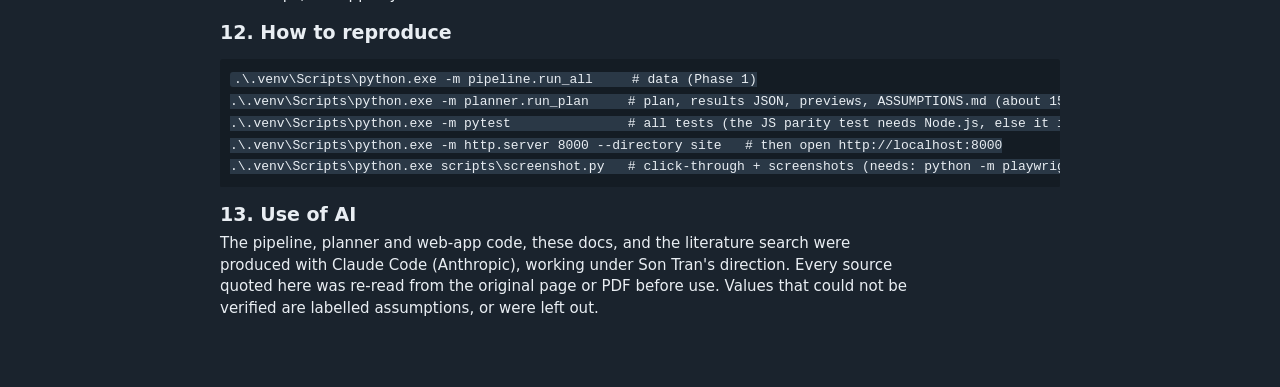
==== commit e6d620df: "Phase 3 UI/UX: mission-control redesign, no change to planning math - GO/NO-GO poll board (one stati" ====
--- a/site/methods.html
+++ b/site/methods.html
@@ -3,16 +3,16 @@
 <head>
 <meta charset="utf-8">
 <meta name="viewport" content="width=device-width, initial-scale=1">
-<title>Marswalk Ops · Methods</title>
+<title>Marswalk Ops methods</title>
 <link rel="icon" href="data:image/svg+xml,%3Csvg xmlns='http://www.w3.org/2000/svg' viewBox='0 0 16 16'%3E%3Ccircle cx='8' cy='8' r='7' fill='%23e69f00'/%3E%3Cpath d='M3 11 L7 5 L9 8 L10 7 L13 11Z' fill='%23111'/%3E%3C/svg%3E">
 <link rel="stylesheet" href="css/app.css">
 <style>html,body{height:auto}</style>
 </head>
 <body>
-<header>
-  <div class="brand">Marswalk <span>Ops</span></div>
-  <div class="pitch"><b>About, methods and data.</b> How the plan is made, what is real, what is modeled and what is assumed.</div>
-  <div class="actions"><a href="index.html"><button class="primary">← Back to the planner</button></a></div>
+<header class="bar">
+  <div class="wordmark">Marswalk Ops<small>How it works</small></div>
+  <p class="mission"><strong>Methods, assumptions and data.</strong> How the plan is made, and which numbers are measured, modeled or assumed.</p>
+  <div class="actions"><a href="index.html"><button class="primary" type="button">Back to the planner</button></a></div>
 </header>
 <div class="doc">
   <h1>About Marswalk Ops</h1>
@@ -20,13 +20,15 @@
     Every Marswalk (EVA) needs answers to four questions: where is it safe to walk, which way should we go, which science stops fit, and how likely are we to get home on time if things go slower than planned?</p>
   <p><b>What this tool does.</b> It plans a 6-hour, two-astronaut Marswalk in Jezero Crater, from a habitat on the crater floor to the sample tubes Perseverance left at the Three Forks depot and to real delta-front science sites, and back.
     It treats the walk as an operations problem: a cost model of human walking (time, energy, hazard), an exact route search (A*), an exact stop-selection and ordering model (orienteering problem, OR-Tools CP-SAT), safety rules checked at every 10 m of the route, and a Monte Carlo risk model.</p>
-  <p><b>Labels used everywhere in the app.</b>
-    <span class="badge real">real</span> measured data ·
-    <span class="badge derived">derived</span> computed from real data by a stated method ·
-    <span class="badge modeled">modeled</span> output of our model ·
-    <span class="badge assumption">assumption</span> a value we chose without a verified source ·
-    <span class="badge proxy">proxy</span> data from somewhere else (Gale crater, the Moon, near-Earth space) standing in for Jezero ·
-    <span class="badge owner">owner-set</span> a mission-design choice.</p>
+  <p><b>Labels used everywhere in the app.</b></p>
+  <ul>
+    <li><span class="badge real">real</span> measured data</li>
+    <li><span class="badge derived">derived</span> computed from real data by a stated method</li>
+    <li><span class="badge modeled">modeled</span> output of our model</li>
+    <li><span class="badge assumption">assumption</span> a value we chose without a verified source (dashed outline)</li>
+    <li><span class="badge proxy">proxy</span> data from somewhere else (Gale crater, the Moon, near-Earth space) standing in for Jezero (dotted outline)</li>
+    <li><span class="badge owner">owner-set</span> a mission-design choice</li>
+  </ul>
 
   <h2 id="ai">Use of AI</h2>
   <ul>
--- a/site/css/app.css
+++ b/site/css/app.css
@@ -1,156 +1,249 @@
-/* Marswalk Ops - one dark "mission control" theme. Colours: Okabe-Ito (colour-blind safe). */
+/* Marswalk Ops - console theme.
+   Slate console base; colour carries meaning only (Okabe-Ito, colour-blind safe):
+   GO = bluish green, NO-GO / no-go terrain = vermillion, plan route = yellow, info = sky blue.
+   Type: Barlow (interface text) + Barlow Condensed (figures, headings), vendored in site/vendor/fonts (OFL). */
+@font-face { font-family: "Barlow"; src: url("../vendor/fonts/barlow-latin-400-normal.woff2") format("woff2"); font-weight: 400; font-display: swap; }
+@font-face { font-family: "Barlow"; src: url("../vendor/fonts/barlow-latin-500-normal.woff2") format("woff2"); font-weight: 500; font-display: swap; }
+@font-face { font-family: "Barlow"; src: url("../vendor/fonts/barlow-latin-600-normal.woff2") format("woff2"); font-weight: 600; font-display: swap; }
+@font-face { font-family: "Barlow Condensed"; src: url("../vendor/fonts/barlow-condensed-latin-500-normal.woff2") format("woff2"); font-weight: 500; font-display: swap; }
+@font-face { font-family: "Barlow Condensed"; src: url("../vendor/fonts/barlow-condensed-latin-600-normal.woff2") format("woff2"); font-weight: 600; font-display: swap; }
+@font-face { font-family: "Barlow Condensed"; src: url("../vendor/fonts/barlow-condensed-latin-700-normal.woff2") format("woff2"); font-weight: 700; font-display: swap; }
+
 :root {
-  --bg: #0f1216; --panel: #171b21; --panel2: #1e232b; --line: #2c333d; --text: #e8eaed; --muted: #a4acb7;
-  --orange: #e69f00; --sky: #56b4e9; --green: #009e73; --yellow: #f0e442; --blue: #0072b2; --verm: #d55e00;
-  --purple: #cc79a7; --go: #3fbf8f; --nogo: #ff6b5b;
-  --font: system-ui, -apple-system, "Segoe UI", Roboto, Arial, sans-serif;
+  /* surfaces */
+  --console: #1a232d; --deck: #212c38; --raised: #2a3846; --rule: #3a4a5a; --rule-soft: #2c3946;
+  /* ink */
+  --ink: #e9eef3; --ink-2: #a9b6c3; --ink-3: #7f8d9b;
+  /* meaning (Okabe-Ito) */
+  --go: #009e73; --go-ink: #5fe0b8; --nogo: #d55e00; --nogo-ink: #ff9d5c;
+  --route: #f0e442; --info: #56b4e9; --amber: #e69f00; --purple: #cc79a7; --blue: #0072b2;
+  /* type */
+  --sans: "Barlow", "Segoe UI", system-ui, sans-serif;
+  --cond: "Barlow Condensed", "Barlow", "Segoe UI", system-ui, sans-serif;
+  --r-s: 3px; --r-m: 6px;
   color-scheme: dark;
 }
 * { box-sizing: border-box; }
-html, body { margin: 0; height: 100%; background: var(--bg); color: var(--text); font: 14px/1.4 var(--font); }
-a { color: var(--sky); }
+html, body { margin: 0; height: 100%; background: var(--console); color: var(--ink); font: 15px/1.45 var(--sans); }
+body { font-variant-numeric: tabular-nums; }
+a { color: var(--info); }
 button, select, input { font: inherit; color: inherit; }
-button { background: var(--panel2); border: 1px solid var(--line); border-radius: 6px; padding: 5px 10px; cursor: pointer; }
-button:hover { border-color: var(--sky); }
-button.primary { background: var(--orange); color: #111; border-color: var(--orange); font-weight: 600; }
-button.on { background: var(--sky); color: #111; border-color: var(--sky); }
-button:focus-visible, input:focus-visible, select:focus-visible { outline: 2px solid var(--yellow); outline-offset: 1px; }
-select { max-width: 100%; background: var(--panel2); border: 1px solid var(--line); border-radius: 6px; padding: 4px 6px; }
-input[type=range] { accent-color: var(--orange); width: 100%; }
-
-/* ---------- layout */
-header { display: flex; align-items: center; gap: 14px; padding: 8px 14px; background: var(--panel); border-bottom: 1px solid var(--line); }
-header .brand { font-weight: 700; font-size: 18px; letter-spacing: .3px; white-space: nowrap; }
-header .brand span { color: var(--orange); }
-header .pitch { color: var(--muted); flex: 1; min-width: 0; }
-header .pitch b { color: var(--text); font-weight: 600; }
-header .actions { display: flex; gap: 8px; align-items: center; }
-.gochip { font-weight: 700; border-radius: 6px; padding: 4px 10px; white-space: nowrap; }
-.gochip.go { background: var(--go); color: #062; color: #04210f; }
-.gochip.nogo { background: var(--nogo); color: #2a0500; }
-main { display: grid; grid-template-columns: minmax(0, 1fr) 460px; height: calc(100% - 52px); }
-#map { height: 100%; background: #000; }
-#panel { display: flex; flex-direction: column; min-height: 0; background: var(--panel); border-left: 1px solid var(--line); }
-nav.tabs { display: flex; border-bottom: 1px solid var(--line); }
-nav.tabs button { flex: 1; border: 0; border-radius: 0; background: transparent; padding: 10px 4px; color: var(--muted); border-bottom: 3px solid transparent; }
-nav.tabs button[aria-selected=true] { color: var(--text); border-bottom-color: var(--orange); font-weight: 600; }
-.tabpane { overflow-y: auto; padding: 12px 14px 40px; flex: 1; min-height: 0; }
+button { background: var(--raised); border: 1px solid var(--rule); border-radius: var(--r-s); padding: 5px 11px; cursor: pointer; font-weight: 500; }
+button:hover { border-color: var(--info); }
+button.primary { background: var(--route); color: #1a1a00; border-color: var(--route); font-weight: 600; }
+button.on { background: var(--info); color: #06121c; border-color: var(--info); }
+:focus-visible { outline: 2px solid var(--route); outline-offset: 2px; }
+select { max-width: 100%; background: var(--raised); border: 1px solid var(--rule); border-radius: var(--r-s); padding: 5px 8px; }
+input[type=range] { accent-color: var(--info); width: 100%; }
+.muted { color: var(--ink-2); }
+.small { font-size: 13px; }
+
+/* ---------------------------------------------------------------- frame */
+.app { display: grid; grid-template-rows: auto auto minmax(0, 1fr); height: 100%; }
+header.bar { display: flex; align-items: center; gap: 18px; padding: 8px 16px; background: var(--deck); border-bottom: 1px solid var(--rule); }
+.wordmark { font: 700 24px/1 var(--cond); letter-spacing: .2px; white-space: nowrap; }
+.wordmark small { display: block; font: 500 12px/1.2 var(--sans); color: var(--ink-2); letter-spacing: 0; margin-top: 3px; }
+.mission { flex: 1; min-width: 0; max-width: 78ch; font-size: 15px; line-height: 1.35; }
+.mission strong { font-weight: 600; }
+.bar .actions { display: flex; gap: 8px; align-items: center; margin-left: auto; }
+.bar .actions a { text-decoration: none; }
+
+/* ---------------------------------------------------------------- GO / NO-GO poll board (the hero) */
+.poll { display: grid; grid-template-columns: 200px repeat(9, minmax(0, 1fr)); border-bottom: 1px solid var(--rule); background: var(--console); }
+.verdict { display: flex; flex-direction: column; justify-content: center; padding: 6px 14px; border-right: 1px solid var(--rule); cursor: pointer; }
+.verdict .word { font: 700 40px/0.95 var(--cond); letter-spacing: .5px; }
+.verdict .why { font-size: 13px; color: var(--ink-2); }
+.verdict.go .word { color: var(--go-ink); }
+.verdict.nogo .word { color: var(--nogo-ink); }
+.verdict.wait .word { color: var(--ink-3); }
+.station { display: grid; grid-template-columns: 22px minmax(0, 1fr); grid-template-rows: auto auto auto; column-gap: 6px; padding: 7px 10px 6px; border-right: 1px solid var(--rule-soft); cursor: pointer; background: transparent; text-align: left; border-radius: 0; border-top: 0; border-bottom: 0; border-left: 0; min-width: 0; }
+.station:hover { background: var(--deck); }
+.station .glyph { grid-row: 1 / span 3; width: 20px; height: 20px; border-radius: 50%; display: grid; place-items: center; font: 700 13px/1 var(--sans); margin-top: 1px; }
+.station.pass .glyph { background: var(--go); color: #fff; }
+.station.fail .glyph { background: var(--nogo); color: #fff; border-radius: 3px; }
+.station .name { font-size: 12.5px; color: var(--ink-2); line-height: 1.2; white-space: nowrap; overflow: hidden; text-overflow: ellipsis; }
+.station .val { font: 600 19px/1.15 var(--cond); white-space: nowrap; overflow: hidden; text-overflow: ellipsis; }
+.station.fail .val { color: var(--nogo-ink); }
+.station .sub { font-size: 12px; color: var(--ink-2); line-height: 1.35; white-space: normal; }
+.station .sub .tag { margin-left: 2px; }
+@keyframes changed { 0% { box-shadow: inset 0 0 0 2px var(--route); } 100% { box-shadow: inset 0 0 0 2px transparent; } }
+.station.changed, .verdict.changed { animation: changed 1.6s ease-out; }
+@media (prefers-reduced-motion: reduce) { .station.changed, .verdict.changed { animation: none; box-shadow: inset 0 0 0 2px var(--route); } }
+
+/* ---------------------------------------------------------------- work area */
+main.work { display: grid; grid-template-columns: minmax(0, 1fr) 450px; min-height: 0; }
+.mapcol { display: grid; grid-template-rows: minmax(0, 1fr) auto; min-height: 0; border-right: 1px solid var(--rule); }
+#map { min-height: 0; background: #000; }
+.strip { background: var(--deck); border-top: 1px solid var(--rule); padding: 6px 12px 4px; }
+.strip .head { display: flex; gap: 10px; align-items: baseline; font-size: 13px; color: var(--ink-2); }
+.strip .head strong { color: var(--ink); font-weight: 600; font-size: 14px; }
+#strip-svg svg { display: block; width: 100%; height: 74px; }
+#panel { display: flex; flex-direction: column; min-height: 0; background: var(--deck); }
+nav.tabs { display: flex; border-bottom: 1px solid var(--rule); background: var(--console); }
+nav.tabs button { flex: 1; border: 0; border-radius: 0; background: transparent; padding: 10px 4px 9px; color: var(--ink-2); border-bottom: 3px solid transparent; font-weight: 500; }
+nav.tabs button[aria-selected=true] { color: var(--ink); border-bottom-color: var(--info); font-weight: 600; background: var(--deck); }
+.tabpane { overflow-y: auto; padding: 12px 16px 48px; flex: 1; min-height: 0; }
 .tabpane[hidden] { display: none; }
+
+@media (max-width: 1280px) {
+  .poll { grid-template-columns: 170px repeat(9, minmax(0, 1fr)); }
+  .station { padding: 6px 7px; grid-template-columns: 18px minmax(0, 1fr); }
+  .station .glyph { width: 17px; height: 17px; font-size: 11px; }
+  .station .val { font-size: 17px; }
+}
 @media (max-width: 1100px) {
-  main { grid-template-columns: 1fr; grid-template-rows: 55vh auto; height: auto; }
-  #map { height: 55vh; }
-  #panel { border-left: 0; border-top: 1px solid var(--line); }
+  html, body { height: auto; }
+  .app { height: auto; display: block; }
+  header.bar { flex-wrap: wrap; }
+  .mission { order: 3; flex-basis: 100%; }
+  .poll { grid-template-columns: repeat(3, minmax(0, 1fr)); }
+  .verdict { grid-column: 1 / -1; flex-direction: row; align-items: baseline; gap: 12px; border-right: 0; border-bottom: 1px solid var(--rule-soft); }
+  .station { border-bottom: 1px solid var(--rule-soft); }
+  main.work { display: block; }
+  .mapcol { display: block; border-right: 0; }
+  #map { height: 56vh; min-height: 380px; }
   .tabpane { overflow: visible; }
-  header { flex-wrap: wrap; }
-  header .pitch { flex-basis: 100%; order: 3; }
+  nav.tabs { position: sticky; top: 0; z-index: 1000; }
 }
 
-/* ---------- content */
-h2 { font-size: 16px; margin: 16px 0 6px; }
-h2:first-child { margin-top: 4px; }
-h3 { font-size: 14px; margin: 12px 0 4px; }
-p { margin: 6px 0; }
-.muted { color: var(--muted); }
-.small { font-size: 12px; }
-.card { background: var(--panel2); border: 1px solid var(--line); border-radius: 8px; padding: 10px 12px; margin: 8px 0; }
-.kpis { display: grid; grid-template-columns: repeat(3, 1fr); gap: 6px; margin: 8px 0; }
-.kpi { background: var(--panel2); border: 1px solid var(--line); border-radius: 8px; padding: 6px 8px; }
-.kpi .v { font-size: 18px; font-weight: 700; }
-.kpi .l { font-size: 11px; color: var(--muted); }
-.badge { display: inline-block; font-size: 10px; font-weight: 700; text-transform: uppercase; letter-spacing: .4px; border-radius: 4px; padding: 1px 5px; vertical-align: 1px; margin-left: 4px; }
-.badge.modeled { background: #2b3a55; color: #b9d4ff; }
-.badge.assumption { background: #4a3a12; color: #ffd98a; }
-.badge.proxy { background: #4a1f3a; color: #f4b6dc; }
-.badge.real { background: #123d30; color: #9be8cd; }
-.badge.derived { background: #263238; color: #cfd8dc; }
-.badge.owner { background: #333; color: #ddd; }
-table { border-collapse: collapse; width: 100%; font-size: 12.5px; }
-th, td { border-bottom: 1px solid var(--line); padding: 4px 5px; text-align: right; vertical-align: top; }
+/* ---------------------------------------------------------------- content */
+h2 { font: 600 21px/1.2 var(--cond); margin: 20px 0 6px; letter-spacing: .2px; }
+.tabpane > h2:first-child, .tabpane > :first-child h2:first-child { margin-top: 4px; }
+h3 { font: 600 17px/1.25 var(--cond); margin: 14px 0 4px; }
+p { margin: 6px 0; max-width: 70ch; }
+.lede { font-size: 16px; line-height: 1.45; }
+.lede b { font-weight: 600; }
+.tag, .badge { display: inline-block; font: 500 11.5px/1.35 var(--sans); text-transform: none; letter-spacing: .1px; border-radius: var(--r-s); padding: 0 5px; margin-left: 4px; vertical-align: 1px; border: 1px solid var(--rule); color: var(--ink-2); white-space: nowrap; }
+.tag-real, .badge.real { background: #123a2f; border-color: #1f6b54; color: #b5efd9; }
+.tag-derived, .badge.derived { border-style: solid; border-color: #566676; color: #cfd8e0; }
+.tag-modeled, .badge.modeled { border-color: var(--info); color: #a8dbf7; }
+.tag-assumption, .badge.assumption { border-style: dashed; border-color: var(--amber); color: #ffd27a; }
+.tag-proxy, .badge.proxy { border-style: dotted; border-width: 2px; border-color: var(--purple); color: #f3c1dd; padding: 0 4px; }
+.tag-proxy::before, .badge.proxy::before { content: "≈ "; }
+.tag-owner, .badge.owner { border-color: #8592a0; color: #dfe5ea; }
+table { border-collapse: collapse; width: 100%; font-size: 14px; }
+th, td { border-bottom: 1px solid var(--rule-soft); padding: 5px 6px; text-align: right; vertical-align: top; }
 th:first-child, td:first-child { text-align: left; }
-th { color: var(--muted); font-weight: 600; }
-tr.sel td { background: #26303b; }
+th { color: var(--ink-2); font-weight: 500; font-size: 13px; }
+tr.sel td { background: var(--raised); }
 tr.click { cursor: pointer; }
-.row { display: flex; gap: 8px; align-items: center; flex-wrap: wrap; margin: 6px 0; }
-.row label { flex: 1; min-width: 120px; }
+tr.click:hover td { background: #26323f; }
+.row { display: flex; gap: 8px; align-items: center; flex-wrap: wrap; margin: 8px 0; }
+.row label { flex: 1; min-width: 130px; }
 .row label select { width: 100%; display: block; margin-top: 3px; }
-.slider { display: grid; grid-template-columns: 112px 1fr 64px; align-items: center; gap: 8px; margin: 4px 0; }
-.slider output { text-align: right; font-variant-numeric: tabular-nums; }
+.slider { display: grid; grid-template-columns: 118px 1fr 64px; align-items: center; gap: 10px; margin: 6px 0; }
+.slider output { text-align: right; font: 600 16px var(--cond); }
+.section { border-top: 1px solid var(--rule); margin-top: 18px; padding-top: 2px; }
+
+/* cuff-checklist timetable (Plan tab) */
+.cuff { width: 100%; font-size: 14px; }
+.cuff th { text-align: left; }
+.cuff th:last-child { text-align: right; }
+.cuff td { text-align: left; border-bottom: 1px solid var(--rule-soft); padding: 5px 6px; }
+.cuff td.t { font: 600 16px/1.2 var(--cond); width: 52px; color: var(--ink-2); }
+.cuff tr.work td.t { color: var(--ink); }
+.cuff td.ev { font-weight: 600; }
+.cuff tr.walk td.ev { font-weight: 400; color: var(--ink-2); }
+.cuff td.d { text-align: right; color: var(--ink-2); white-space: nowrap; }
+.cuff .dot { display: inline-block; width: 10px; height: 10px; border-radius: 50%; margin-right: 6px; vertical-align: 0; border: 1px solid #0006; }
+.cuff tr.home td { border-bottom: 0; }
+
+.facts { display: grid; grid-template-columns: max-content 1fr; gap: 3px 14px; margin: 8px 0; font-size: 14px; }
+.facts dt { color: var(--ink-2); }
+.facts dd { margin: 0; font-weight: 600; }
+.ref { border-left: 3px solid var(--info); padding: 6px 10px; background: #1d2834; border-radius: 0 var(--r-s) var(--r-s) 0; font-size: 14px; margin: 10px 0; }
 .stoplist { list-style: none; padding: 0; margin: 6px 0; }
-.stoplist li { display: flex; align-items: center; gap: 6px; padding: 4px 6px; border: 1px solid var(--line); border-radius: 6px; margin: 3px 0; background: var(--panel2); }
-.stoplist li .n { width: 20px; height: 20px; border-radius: 50%; background: var(--orange); color: #111; font-weight: 700; font-size: 12px; display: grid; place-items: center; }
-.stoplist li .nm { flex: 1; }
-.stoplist li button { padding: 1px 7px; }
+.stoplist li { display: flex; align-items: center; gap: 8px; padding: 5px 6px; border-bottom: 1px solid var(--rule-soft); }
+.stoplist li .n { flex: none; width: 22px; height: 22px; border-radius: 50%; color: #111; font: 700 13px/22px var(--cond); text-align: center; }
+.stoplist li .nm { flex: 1; min-width: 0; }
+.stoplist li button { padding: 1px 8px; }
 .checklist { list-style: none; padding: 0; margin: 0; }
-.checklist li { display: grid; grid-template-columns: 22px 1fr; gap: 6px; padding: 5px 0; border-bottom: 1px solid var(--line); }
-.checklist .ok { color: var(--go); font-weight: 700; }
-.checklist .bad { color: var(--nogo); font-weight: 700; }
-.gobanner { border-radius: 8px; padding: 10px 12px; font-weight: 700; font-size: 16px; margin: 4px 0 8px; }
-.gobanner.go { background: #11372a; border: 1px solid var(--go); }
-.gobanner.nogo { background: #3d1611; border: 1px solid var(--nogo); }
+.checklist li { display: grid; grid-template-columns: 24px 1fr; gap: 8px; padding: 6px 0; border-bottom: 1px solid var(--rule-soft); }
+.checklist .ok, .checklist .bad { width: 20px; height: 20px; display: grid; place-items: center; font-weight: 700; color: #fff; }
+.checklist .ok { background: var(--go); border-radius: 50%; }
+.checklist .bad { background: var(--nogo); border-radius: 3px; }
+.gobanner { border-radius: var(--r-m); padding: 10px 12px; font: 700 22px/1.1 var(--cond); margin: 4px 0 10px; }
+.gobanner.go { background: #10372b; border: 1px solid var(--go); }
+.gobanner.nogo { background: #3c1d0c; border: 1px solid var(--nogo); }
+.card { border-top: 1px solid var(--rule); padding: 10px 0 12px; }
+.card h3 { margin-top: 2px; }
 .chart { width: 100%; height: auto; display: block; }
-.chart text { fill: var(--muted); font-size: 11px; font-family: var(--font); }
-.chart .axis line, .chart .axis path { stroke: #4a525d; }
-.chart .grid line { stroke: #262c34; }
-.legendrow { display: flex; gap: 12px; flex-wrap: wrap; font-size: 12px; color: var(--muted); }
-.sw { display: inline-block; width: 12px; height: 12px; border-radius: 2px; vertical-align: -2px; margin-right: 4px; }
-.photo { width: 100%; border-radius: 6px; display: block; }
-.credit { font-size: 11px; color: var(--muted); }
-blockquote { margin: 6px 0; padding: 4px 10px; border-left: 3px solid var(--orange); color: #d6d9de; font-style: italic; }
-.note { border-left: 3px solid var(--sky); padding: 4px 8px; background: #16222c; border-radius: 4px; font-size: 12.5px; }
-.warn { border-left: 3px solid var(--yellow); padding: 4px 8px; background: #2a2812; border-radius: 4px; font-size: 12.5px; }
-
-/* ---------- map controls */
-.leaflet-container { background: #000; font: 12px/1.4 var(--font); }
-.mctl { background: rgba(23,27,33,.94); color: var(--text); border: 1px solid var(--line); border-radius: 8px; padding: 8px 10px; max-width: 300px; }
-.mctl h4 { margin: 0 0 6px; font-size: 12px; text-transform: uppercase; letter-spacing: .5px; color: var(--muted); }
-.mctl .lyr { display: grid; grid-template-columns: 1fr 70px; gap: 4px; align-items: center; margin: 2px 0; }
-.mctl .lyr input[type=range] { width: 70px; }
-.mctl .lyr label { white-space: normal; }
+.chart text { fill: var(--ink-2); font-size: 12px; font-family: var(--sans); }
+.chart .axis line, .chart .axis path { stroke: #566676; }
+.chart .grid line { stroke: #2c3946; }
+.legendrow { display: flex; gap: 14px; flex-wrap: wrap; font-size: 13px; color: var(--ink-2); margin: 4px 0; }
+.sw { display: inline-block; width: 12px; height: 12px; border-radius: 2px; vertical-align: -1px; margin-right: 5px; }
+.photo { width: 100%; border-radius: var(--r-s); display: block; }
+.credit { font-size: 12.5px; color: var(--ink-2); }
+blockquote { margin: 8px 0; padding: 2px 12px; border-left: 3px solid var(--amber); color: #dde3e8; }
+.note { border-left: 3px solid var(--info); padding: 5px 9px; background: #1d2834; font-size: 13.5px; }
+.warn { border-left: 3px solid var(--route); padding: 5px 9px; background: #2b2a17; font-size: 13.5px; }
+details summary { cursor: pointer; color: var(--info); font-size: 14px; margin: 4px 0; }
+
+/* ---------------------------------------------------------------- map controls */
+.leaflet-container { background: #000; font: 13px/1.4 var(--sans); }
+.mctl { background: rgba(26,35,45,.94); color: var(--ink); border: 1px solid var(--rule); border-radius: var(--r-m); padding: 8px 10px; max-width: 290px; }
+.mctl h4 { margin: 0 0 6px; font: 600 15px/1.2 var(--cond); color: var(--ink); }
+.mctl .grp { font-size: 12px; color: var(--ink-3); margin: 8px 0 2px; }
+.mctl .lyr { display: grid; grid-template-columns: 1fr 64px; gap: 6px; align-items: center; margin: 2px 0; }
+.mctl .lyr input[type=range] { width: 64px; }
 .mctl.collapsed .body { display: none; }
-.mctl .toggle { float: right; padding: 0 6px; font-size: 11px; }
-.readout { font-variant-numeric: tabular-nums; min-width: 200px; }
-.gradbar { height: 10px; border-radius: 3px; margin: 3px 0; }
-.leaflet-control-scale-line { background: rgba(23,27,33,.85); color: var(--text); border-color: var(--text); }
-.leaflet-popup-content-wrapper, .leaflet-popup-tip { background: var(--panel); color: var(--text); }
+.mctl .toggle { float: right; padding: 0 7px; font-size: 12px; margin-left: 8px; }
+.readout { min-width: 210px; }
+.gradbar { height: 9px; border-radius: 2px; margin: 3px 0; }
+.leaflet-control-scale-line { background: rgba(26,35,45,.9); color: var(--ink); border-color: var(--ink); font-family: var(--sans); }
+.leaflet-popup-content-wrapper, .leaflet-popup-tip { background: var(--deck); color: var(--ink); }
 .leaflet-popup-content { margin: 10px 12px; width: 260px !important; }
-.leaflet-control-attribution { background: rgba(15,18,22,.8) !important; color: var(--muted) !important; max-width: 60vw; }
-.leaflet-control-attribution a { color: var(--sky); }
-.stopicon { width: 24px; height: 24px; border-radius: 50%; display: grid; place-items: center; font-weight: 800; font-size: 12px; border: 2px solid #111; box-shadow: 0 0 0 2px rgba(255,255,255,.8); }
-.habicon { width: 26px; height: 26px; border-radius: 5px; background: var(--sky); color: #111; display: grid; place-items: center; font-weight: 800; border: 2px solid #111; box-shadow: 0 0 0 2px #fff; }
-.wpicon { width: 16px; height: 16px; border-radius: 50%; background: var(--yellow); border: 2px solid #111; box-shadow: 0 0 0 2px #fff; }
-.mapmode { position: absolute; top: 10px; left: 50%; transform: translateX(-50%); z-index: 800; background: var(--yellow); color: #111; padding: 5px 12px; border-radius: 6px; font-weight: 600; }
-.loading { position: absolute; inset: 0; display: grid; place-items: center; z-index: 900; pointer-events: none; }
-
-/* ---------- HUD (helmet visor view) */
-#hud { position: fixed; inset: 0; z-index: 2000; background: #000; color: #eafff4; font-family: var(--font); display: grid; grid-template-rows: auto 1fr auto; }
+.leaflet-control-attribution { background: rgba(26,35,45,.85) !important; color: var(--ink-2) !important; max-width: 62vw; }
+.leaflet-control-attribution a { color: var(--info); }
+.leaflet-tooltip { background: var(--deck); color: var(--ink); border-color: var(--rule); font-family: var(--sans); }
+.stopicon { width: 26px; height: 26px; border-radius: 50%; display: grid; place-items: center; font: 700 15px/1 var(--cond); color: #111; border: 2px solid #111; box-shadow: 0 0 0 2px #fff; }
+.habicon { width: 28px; height: 28px; border-radius: 4px; background: var(--info); color: #06121c; display: grid; place-items: center; font: 700 16px/1 var(--cond); border: 2px solid #111; box-shadow: 0 0 0 2px #fff; }
+.wpicon { width: 16px; height: 16px; transform: rotate(45deg); background: var(--route); border: 2px solid #111; box-shadow: 0 0 0 2px #fff; }
+.maplabel { background: rgba(26,35,45,.88); color: var(--ink); border: 1px solid var(--rule); padding: 1px 6px; border-radius: var(--r-s); font: 500 12.5px/1.3 var(--sans); white-space: nowrap; }
+.mapmode { position: absolute; top: 10px; left: 50%; transform: translateX(-50%); z-index: 800; background: var(--route); color: #1a1a00; padding: 5px 12px; border-radius: var(--r-s); font-weight: 600; }
+.mapkey { font-size: 13px; }
+.mapkey div { margin: 2px 0; }
+.mapkey .ln { display: inline-block; width: 22px; height: 0; border-top: 4px solid var(--route); vertical-align: 3px; margin-right: 6px; }
+
+/* ---------------------------------------------------------------- HUD (helmet visor view) */
+#hud { position: fixed; inset: 0; z-index: 2000; background: #000; color: #e8fff4; font-family: var(--sans); display: grid; grid-template-rows: auto 1fr auto; }
 #hud[hidden] { display: none; }
 #hud canvas { width: 100%; height: 100%; display: block; }
-#hud .top, #hud .bottom { display: flex; gap: 10px; align-items: center; padding: 10px 16px; background: rgba(0,0,0,.6); flex-wrap: wrap; }
+#hud .top, #hud .bottom { display: flex; gap: 10px; align-items: center; padding: 10px 16px; background: rgba(4,14,10,.85); flex-wrap: wrap; }
+#hud .top strong { font: 600 18px var(--cond); }
 #hud .stage { position: relative; min-height: 0; }
-#hud .ro { position: absolute; display: grid; gap: 2px; text-shadow: 0 0 6px #000, 0 0 2px #000; }
-#hud .ro .lab { font-size: 13px; letter-spacing: 2px; color: #9fffd0; text-transform: uppercase; }
-#hud .ro .big { font-size: 40px; font-weight: 800; line-height: 1; font-variant-numeric: tabular-nums; }
-#hud .ro .mid { font-size: 22px; font-weight: 700; font-variant-numeric: tabular-nums; }
+#hud .ro { position: absolute; display: grid; gap: 1px; text-shadow: 0 0 6px #000, 0 0 2px #000; }
+#hud .ro .lab { font-size: 14px; color: #9fffd0; }
+#hud .ro .big { font: 700 46px/1 var(--cond); }
+#hud .ro .mid { font: 600 24px/1.1 var(--cond); }
 #hud .tl { top: 16px; left: 20px; } #hud .tr { top: 16px; right: 20px; text-align: right; }
 #hud .bl { bottom: 16px; left: 20px; } #hud .br { bottom: 16px; right: 20px; text-align: right; }
-#hud .alert { position: absolute; top: 16px; left: 50%; transform: translateX(-50%); padding: 8px 16px; border-radius: 6px; font-weight: 800; font-size: 18px; letter-spacing: 1px; text-align: center; max-width: 60%; }
-#hud .alert.caution { background: var(--yellow); color: #111; }
+#hud .alert { position: absolute; top: 16px; left: 50%; transform: translateX(-50%); padding: 8px 16px; border-radius: var(--r-s); font: 700 21px/1.1 var(--cond); letter-spacing: 1px; text-align: center; max-width: 60%; }
+#hud .alert.caution { background: var(--route); color: #111; }
 #hud .alert.danger { background: var(--nogo); color: #111; }
-#hud .alert.info { background: var(--sky); color: #111; }
-#hud .replan { position: absolute; bottom: 90px; left: 50%; transform: translateX(-50%); background: rgba(0,0,0,.85); border: 2px solid var(--sky); border-radius: 8px; padding: 10px 14px; max-width: 640px; font-size: 15px; }
-#hud button { background: #111; border-color: #3a6; color: #eafff4; }
+#hud .alert.info { background: var(--info); color: #06121c; }
+#hud .replan { position: absolute; bottom: 92px; left: 50%; transform: translateX(-50%); background: rgba(0,0,0,.88); border: 2px solid var(--info); border-radius: var(--r-m); padding: 10px 14px; max-width: 660px; width: calc(100% - 40px); font-size: 16px; line-height: 1.4; }
+#hud button { background: #0b1712; border-color: #2f8a64; color: #e8fff4; }
+#hud button.primary { background: var(--route); color: #111; border-color: var(--route); }
 #hud button.danger { border-color: var(--nogo); }
-#hud input[type=range] { flex: 1; min-width: 160px; accent-color: #3fbf8f; }
-#hud .clock { font-variant-numeric: tabular-nums; font-weight: 700; min-width: 120px; }
-@media (max-width: 700px) { #hud .ro .big { font-size: 28px; } #hud .ro .mid { font-size: 17px; } }
-
-/* ---------- methods page */
-.doc { max-width: 980px; margin: 0 auto; padding: 16px 20px 60px; }
-.doc h1 { font-size: 26px; }
-.doc h2 { font-size: 20px; margin-top: 28px; border-bottom: 1px solid var(--line); padding-bottom: 4px; }
-.doc h3 { font-size: 16px; }
-.doc table { font-size: 12.5px; margin: 8px 0; display: block; overflow-x: auto; }
+#hud input[type=range] { flex: 1; min-width: 160px; accent-color: var(--go); }
+#hud .clock { font: 600 18px var(--cond); min-width: 130px; }
+@media (max-width: 760px) { #hud .ro .big { font-size: 30px; } #hud .ro .mid { font-size: 18px; } #hud .replan { bottom: 120px; font-size: 14px; } }
+
+/* ---------------------------------------------------------------- methods page */
+.doc { max-width: 880px; margin: 0 auto; padding: 20px 20px 64px; }
+.doc h1 { font: 700 34px/1.1 var(--cond); margin: 8px 0 12px; }
+.doc h2 { font-size: 24px; margin-top: 30px; border-bottom: 1px solid var(--rule); padding-bottom: 4px; }
+.doc h3 { font-size: 19px; }
+.doc p, .doc li { max-width: 72ch; }
+.doc table { font-size: 13.5px; margin: 8px 0; display: block; overflow-x: auto; }
 .doc td, .doc th { text-align: left; min-width: 60px; }
-.doc code { background: #222831; padding: 0 4px; border-radius: 3px; font-size: 12.5px; }
-.doc pre { background: #11151a; padding: 10px; border-radius: 6px; overflow-x: auto; }
-.doc .mdtabs button[aria-selected=true] { background: var(--orange); color: #111; }
+.doc code { background: var(--raised); padding: 0 4px; border-radius: 3px; font-size: 13px; }
+.doc pre { background: #141c24; padding: 10px; border-radius: var(--r-s); overflow-x: auto; }
+.doc .mdtabs button[aria-selected=true] { background: var(--info); color: #06121c; border-color: var(--info); }
+.stopn { display: inline-block; width: 21px; height: 21px; border-radius: 50%; color: #111; font: 700 14px/21px var(--cond); text-align: center; margin-right: 7px; vertical-align: 1px; }
+.leaflet-tooltip.maplabel { background: rgba(26,35,45,.9); color: var(--ink); border: 1px solid var(--rule); box-shadow: none; padding: 1px 6px; font: 500 13px/1.3 var(--sans); }
+.leaflet-tooltip.maplabel::before { display: none; }
+@media (hover: none) { #readout { display: none; } }
+.mctl.collapsed h4 { margin: 0; }
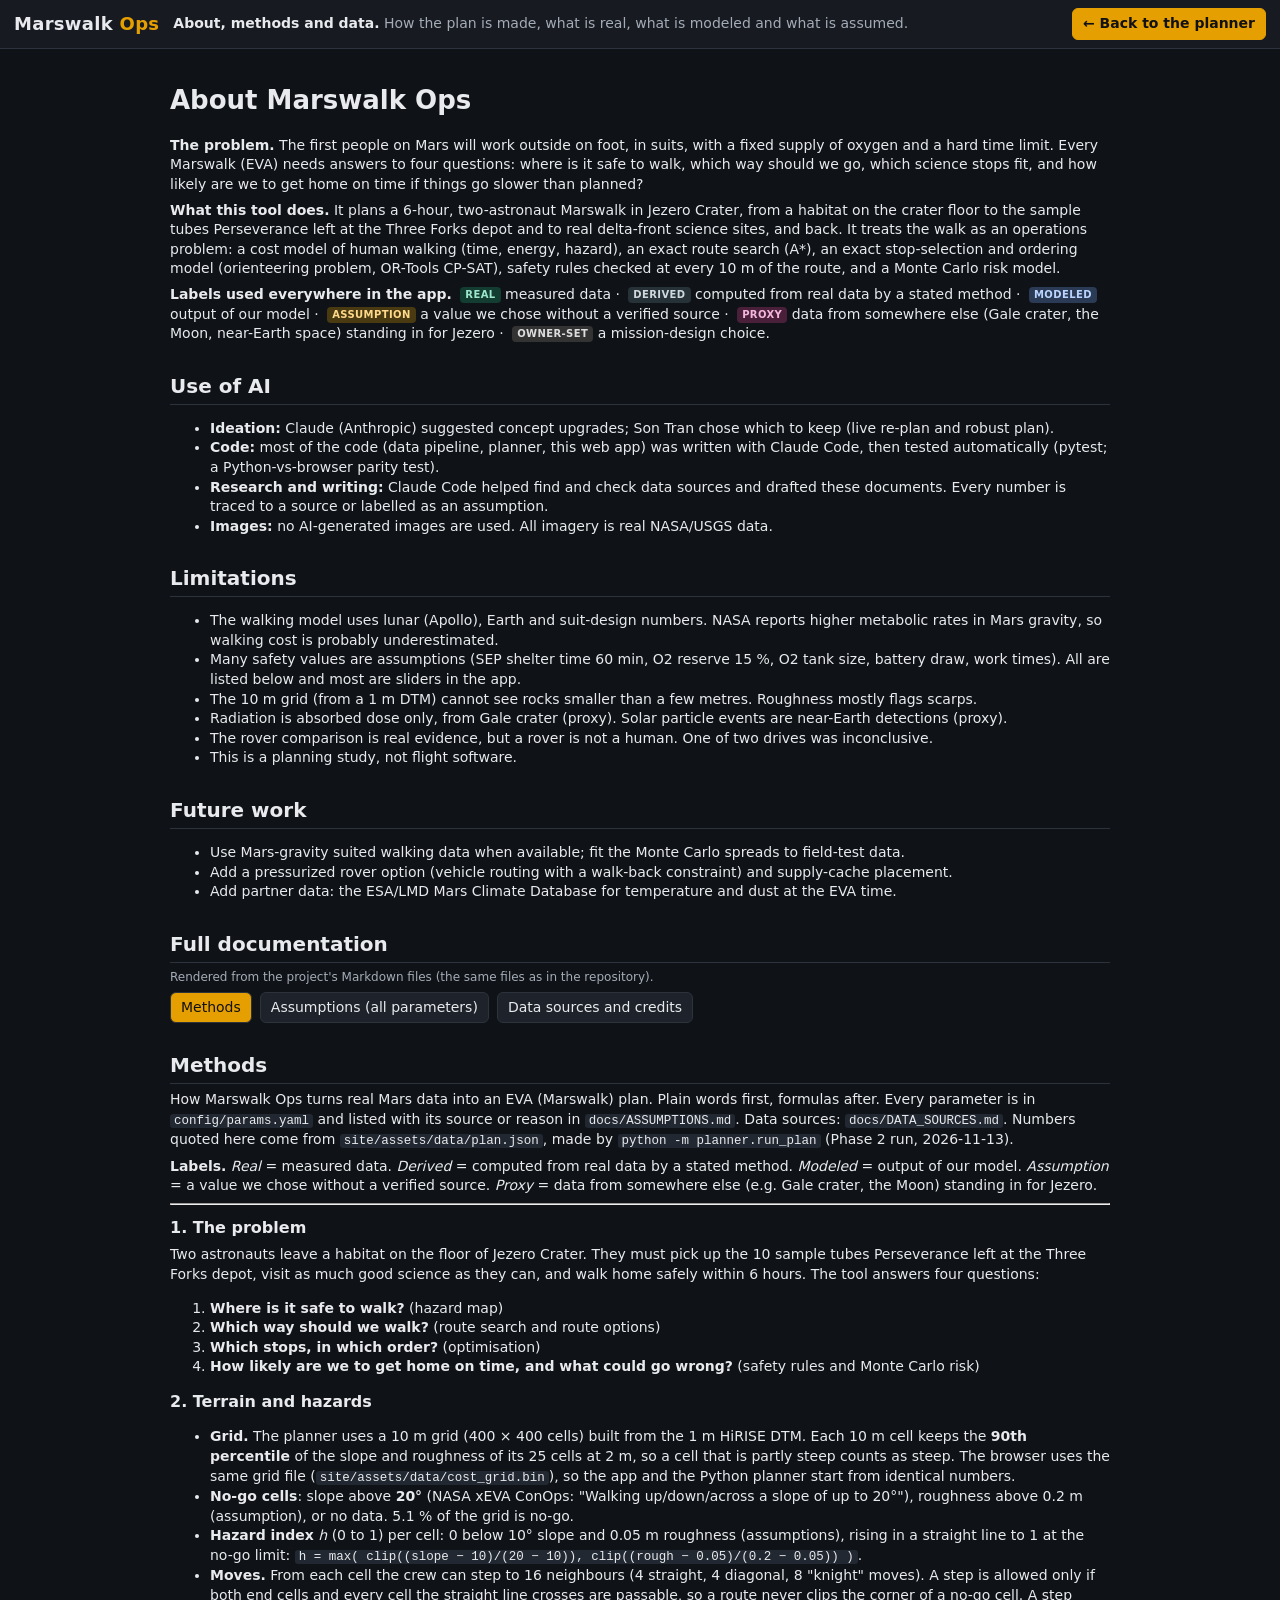
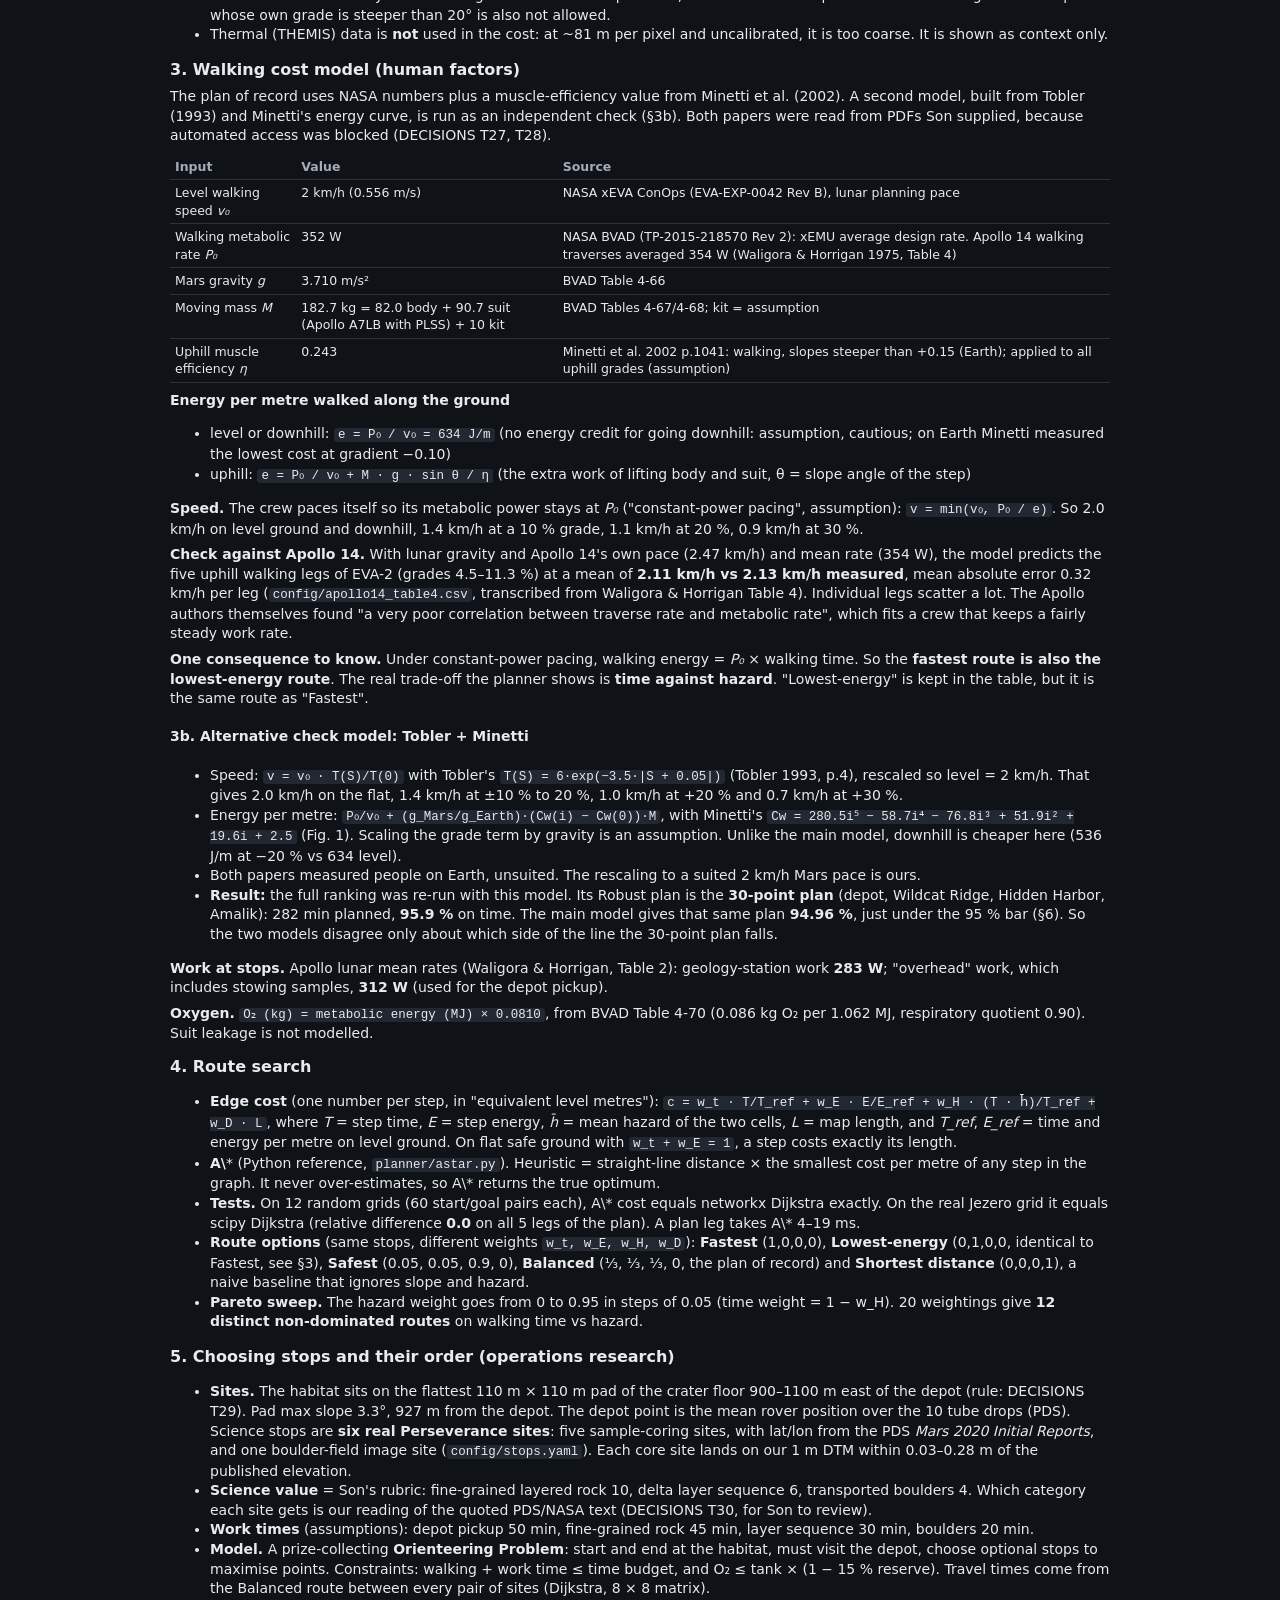
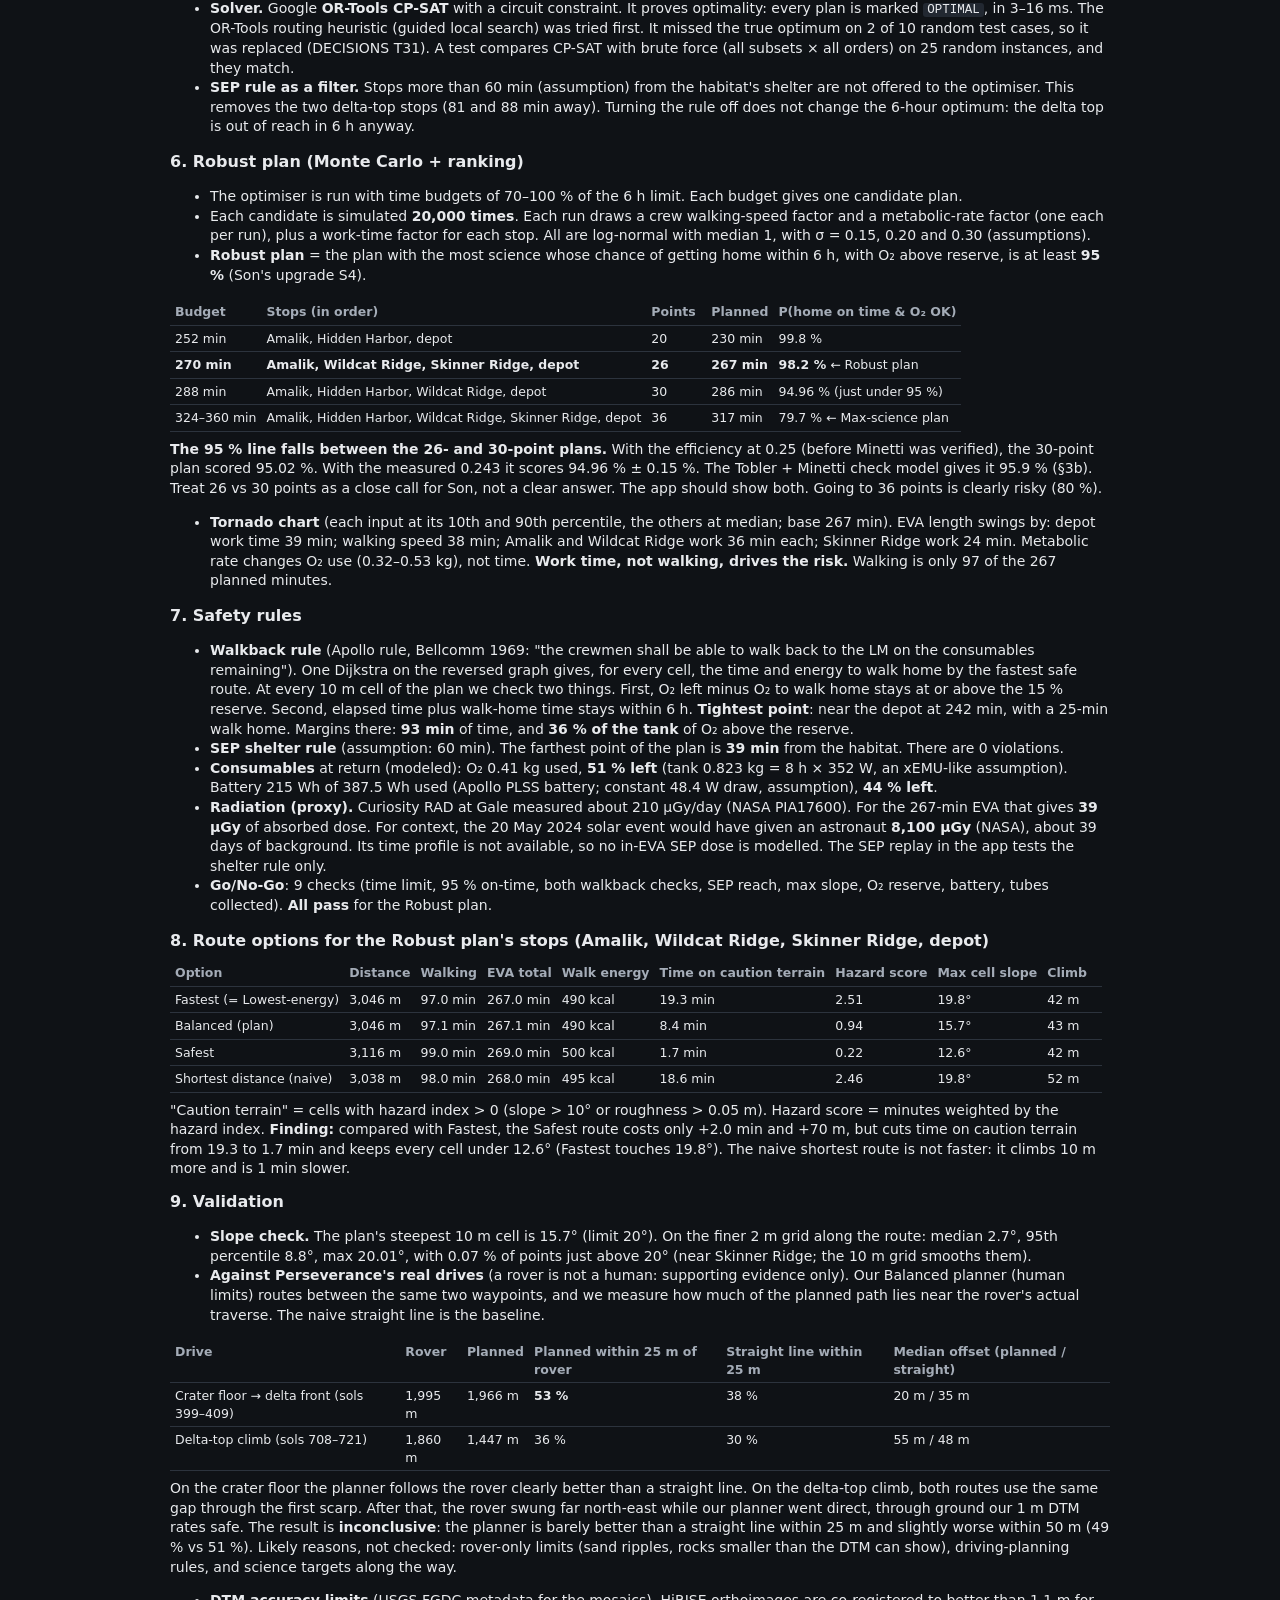
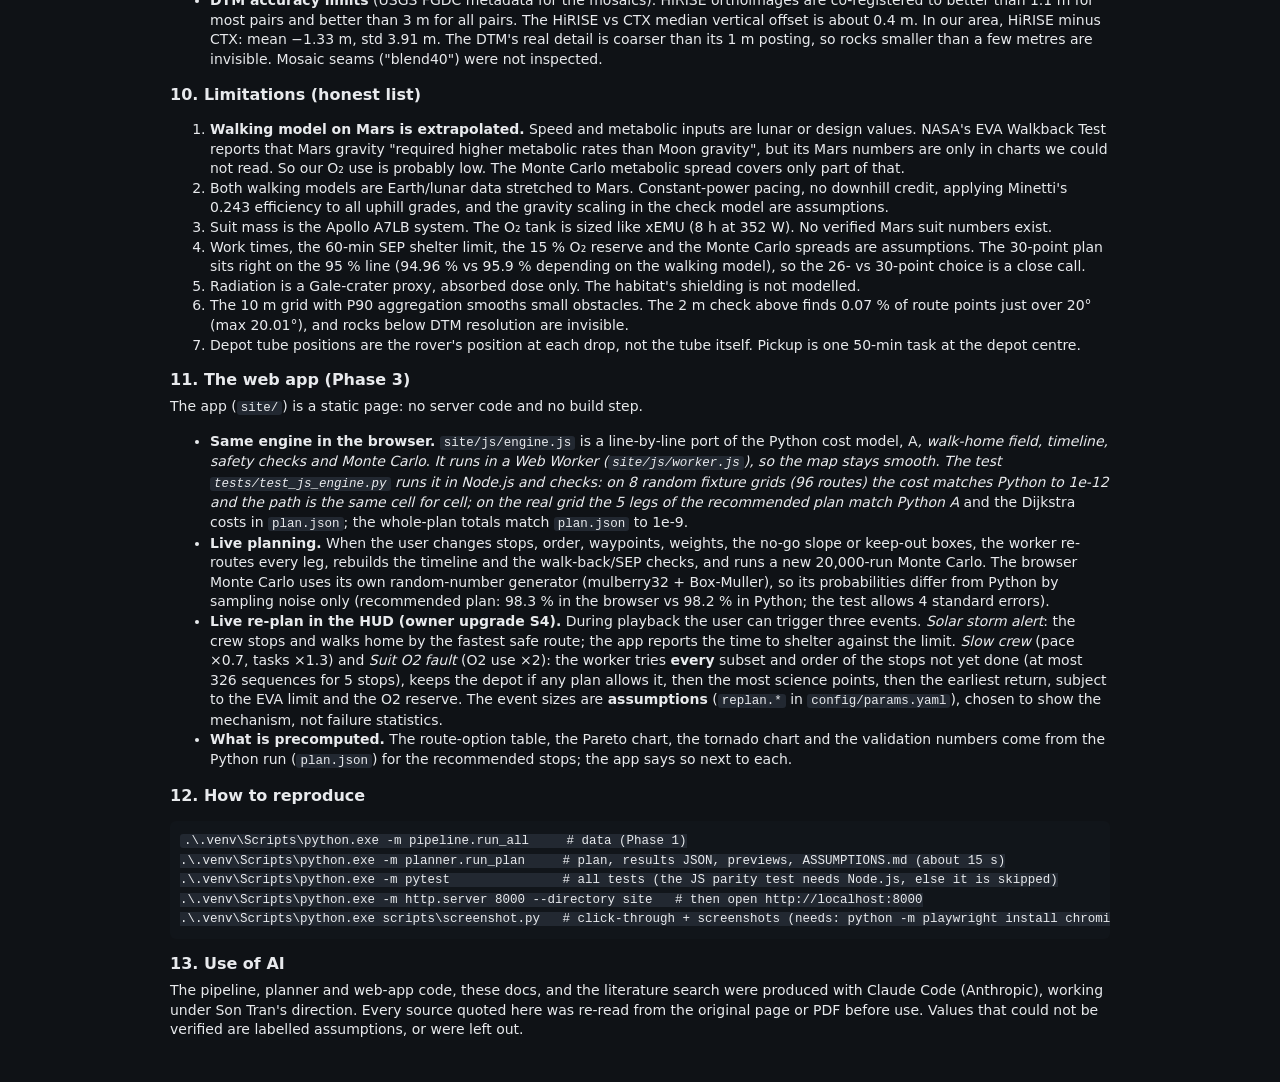
==== commit 59f801dd: "Revert "Phase 3 UI/UX: mission-control redesign, no change to planning math" This reverts commit e6d" ====
--- a/site/methods.html
+++ b/site/methods.html
@@ -3,16 +3,16 @@
 <head>
 <meta charset="utf-8">
 <meta name="viewport" content="width=device-width, initial-scale=1">
-<title>Marswalk Ops methods</title>
+<title>Marswalk Ops · Methods</title>
 <link rel="icon" href="data:image/svg+xml,%3Csvg xmlns='http://www.w3.org/2000/svg' viewBox='0 0 16 16'%3E%3Ccircle cx='8' cy='8' r='7' fill='%23e69f00'/%3E%3Cpath d='M3 11 L7 5 L9 8 L10 7 L13 11Z' fill='%23111'/%3E%3C/svg%3E">
 <link rel="stylesheet" href="css/app.css">
 <style>html,body{height:auto}</style>
 </head>
 <body>
-<header class="bar">
-  <div class="wordmark">Marswalk Ops<small>How it works</small></div>
-  <p class="mission"><strong>Methods, assumptions and data.</strong> How the plan is made, and which numbers are measured, modeled or assumed.</p>
-  <div class="actions"><a href="index.html"><button class="primary" type="button">Back to the planner</button></a></div>
+<header>
+  <div class="brand">Marswalk <span>Ops</span></div>
+  <div class="pitch"><b>About, methods and data.</b> How the plan is made, what is real, what is modeled and what is assumed.</div>
+  <div class="actions"><a href="index.html"><button class="primary">← Back to the planner</button></a></div>
 </header>
 <div class="doc">
   <h1>About Marswalk Ops</h1>
@@ -20,15 +20,13 @@
     Every Marswalk (EVA) needs answers to four questions: where is it safe to walk, which way should we go, which science stops fit, and how likely are we to get home on time if things go slower than planned?</p>
   <p><b>What this tool does.</b> It plans a 6-hour, two-astronaut Marswalk in Jezero Crater, from a habitat on the crater floor to the sample tubes Perseverance left at the Three Forks depot and to real delta-front science sites, and back.
     It treats the walk as an operations problem: a cost model of human walking (time, energy, hazard), an exact route search (A*), an exact stop-selection and ordering model (orienteering problem, OR-Tools CP-SAT), safety rules checked at every 10 m of the route, and a Monte Carlo risk model.</p>
-  <p><b>Labels used everywhere in the app.</b></p>
-  <ul>
-    <li><span class="badge real">real</span> measured data</li>
-    <li><span class="badge derived">derived</span> computed from real data by a stated method</li>
-    <li><span class="badge modeled">modeled</span> output of our model</li>
-    <li><span class="badge assumption">assumption</span> a value we chose without a verified source (dashed outline)</li>
-    <li><span class="badge proxy">proxy</span> data from somewhere else (Gale crater, the Moon, near-Earth space) standing in for Jezero (dotted outline)</li>
-    <li><span class="badge owner">owner-set</span> a mission-design choice</li>
-  </ul>
+  <p><b>Labels used everywhere in the app.</b>
+    <span class="badge real">real</span> measured data ·
+    <span class="badge derived">derived</span> computed from real data by a stated method ·
+    <span class="badge modeled">modeled</span> output of our model ·
+    <span class="badge assumption">assumption</span> a value we chose without a verified source ·
+    <span class="badge proxy">proxy</span> data from somewhere else (Gale crater, the Moon, near-Earth space) standing in for Jezero ·
+    <span class="badge owner">owner-set</span> a mission-design choice.</p>
 
   <h2 id="ai">Use of AI</h2>
   <ul>
--- a/site/css/app.css
+++ b/site/css/app.css
@@ -1,249 +1,156 @@
-/* Marswalk Ops - console theme.
-   Slate console base; colour carries meaning only (Okabe-Ito, colour-blind safe):
-   GO = bluish green, NO-GO / no-go terrain = vermillion, plan route = yellow, info = sky blue.
-   Type: Barlow (interface text) + Barlow Condensed (figures, headings), vendored in site/vendor/fonts (OFL). */
-@font-face { font-family: "Barlow"; src: url("../vendor/fonts/barlow-latin-400-normal.woff2") format("woff2"); font-weight: 400; font-display: swap; }
-@font-face { font-family: "Barlow"; src: url("../vendor/fonts/barlow-latin-500-normal.woff2") format("woff2"); font-weight: 500; font-display: swap; }
-@font-face { font-family: "Barlow"; src: url("../vendor/fonts/barlow-latin-600-normal.woff2") format("woff2"); font-weight: 600; font-display: swap; }
-@font-face { font-family: "Barlow Condensed"; src: url("../vendor/fonts/barlow-condensed-latin-500-normal.woff2") format("woff2"); font-weight: 500; font-display: swap; }
-@font-face { font-family: "Barlow Condensed"; src: url("../vendor/fonts/barlow-condensed-latin-600-normal.woff2") format("woff2"); font-weight: 600; font-display: swap; }
-@font-face { font-family: "Barlow Condensed"; src: url("../vendor/fonts/barlow-condensed-latin-700-normal.woff2") format("woff2"); font-weight: 700; font-display: swap; }
-
+/* Marswalk Ops - one dark "mission control" theme. Colours: Okabe-Ito (colour-blind safe). */
 :root {
-  /* surfaces */
-  --console: #1a232d; --deck: #212c38; --raised: #2a3846; --rule: #3a4a5a; --rule-soft: #2c3946;
-  /* ink */
-  --ink: #e9eef3; --ink-2: #a9b6c3; --ink-3: #7f8d9b;
-  /* meaning (Okabe-Ito) */
-  --go: #009e73; --go-ink: #5fe0b8; --nogo: #d55e00; --nogo-ink: #ff9d5c;
-  --route: #f0e442; --info: #56b4e9; --amber: #e69f00; --purple: #cc79a7; --blue: #0072b2;
-  /* type */
-  --sans: "Barlow", "Segoe UI", system-ui, sans-serif;
-  --cond: "Barlow Condensed", "Barlow", "Segoe UI", system-ui, sans-serif;
-  --r-s: 3px; --r-m: 6px;
+  --bg: #0f1216; --panel: #171b21; --panel2: #1e232b; --line: #2c333d; --text: #e8eaed; --muted: #a4acb7;
+  --orange: #e69f00; --sky: #56b4e9; --green: #009e73; --yellow: #f0e442; --blue: #0072b2; --verm: #d55e00;
+  --purple: #cc79a7; --go: #3fbf8f; --nogo: #ff6b5b;
+  --font: system-ui, -apple-system, "Segoe UI", Roboto, Arial, sans-serif;
   color-scheme: dark;
 }
 * { box-sizing: border-box; }
-html, body { margin: 0; height: 100%; background: var(--console); color: var(--ink); font: 15px/1.45 var(--sans); }
-body { font-variant-numeric: tabular-nums; }
-a { color: var(--info); }
+html, body { margin: 0; height: 100%; background: var(--bg); color: var(--text); font: 14px/1.4 var(--font); }
+a { color: var(--sky); }
 button, select, input { font: inherit; color: inherit; }
-button { background: var(--raised); border: 1px solid var(--rule); border-radius: var(--r-s); padding: 5px 11px; cursor: pointer; font-weight: 500; }
-button:hover { border-color: var(--info); }
-button.primary { background: var(--route); color: #1a1a00; border-color: var(--route); font-weight: 600; }
-button.on { background: var(--info); color: #06121c; border-color: var(--info); }
-:focus-visible { outline: 2px solid var(--route); outline-offset: 2px; }
-select { max-width: 100%; background: var(--raised); border: 1px solid var(--rule); border-radius: var(--r-s); padding: 5px 8px; }
-input[type=range] { accent-color: var(--info); width: 100%; }
-.muted { color: var(--ink-2); }
-.small { font-size: 13px; }
+button { background: var(--panel2); border: 1px solid var(--line); border-radius: 6px; padding: 5px 10px; cursor: pointer; }
+button:hover { border-color: var(--sky); }
+button.primary { background: var(--orange); color: #111; border-color: var(--orange); font-weight: 600; }
+button.on { background: var(--sky); color: #111; border-color: var(--sky); }
+button:focus-visible, input:focus-visible, select:focus-visible { outline: 2px solid var(--yellow); outline-offset: 1px; }
+select { max-width: 100%; background: var(--panel2); border: 1px solid var(--line); border-radius: 6px; padding: 4px 6px; }
+input[type=range] { accent-color: var(--orange); width: 100%; }
 
-/* ---------------------------------------------------------------- frame */
-.app { display: grid; grid-template-rows: auto auto minmax(0, 1fr); height: 100%; }
-header.bar { display: flex; align-items: center; gap: 18px; padding: 8px 16px; background: var(--deck); border-bottom: 1px solid var(--rule); }
-.wordmark { font: 700 24px/1 var(--cond); letter-spacing: .2px; white-space: nowrap; }
-.wordmark small { display: block; font: 500 12px/1.2 var(--sans); color: var(--ink-2); letter-spacing: 0; margin-top: 3px; }
-.mission { flex: 1; min-width: 0; max-width: 78ch; font-size: 15px; line-height: 1.35; }
-.mission strong { font-weight: 600; }
-.bar .actions { display: flex; gap: 8px; align-items: center; margin-left: auto; }
-.bar .actions a { text-decoration: none; }
-
-/* ---------------------------------------------------------------- GO / NO-GO poll board (the hero) */
-.poll { display: grid; grid-template-columns: 200px repeat(9, minmax(0, 1fr)); border-bottom: 1px solid var(--rule); background: var(--console); }
-.verdict { display: flex; flex-direction: column; justify-content: center; padding: 6px 14px; border-right: 1px solid var(--rule); cursor: pointer; }
-.verdict .word { font: 700 40px/0.95 var(--cond); letter-spacing: .5px; }
-.verdict .why { font-size: 13px; color: var(--ink-2); }
-.verdict.go .word { color: var(--go-ink); }
-.verdict.nogo .word { color: var(--nogo-ink); }
-.verdict.wait .word { color: var(--ink-3); }
-.station { display: grid; grid-template-columns: 22px minmax(0, 1fr); grid-template-rows: auto auto auto; column-gap: 6px; padding: 7px 10px 6px; border-right: 1px solid var(--rule-soft); cursor: pointer; background: transparent; text-align: left; border-radius: 0; border-top: 0; border-bottom: 0; border-left: 0; min-width: 0; }
-.station:hover { background: var(--deck); }
-.station .glyph { grid-row: 1 / span 3; width: 20px; height: 20px; border-radius: 50%; display: grid; place-items: center; font: 700 13px/1 var(--sans); margin-top: 1px; }
-.station.pass .glyph { background: var(--go); color: #fff; }
-.station.fail .glyph { background: var(--nogo); color: #fff; border-radius: 3px; }
-.station .name { font-size: 12.5px; color: var(--ink-2); line-height: 1.2; white-space: nowrap; overflow: hidden; text-overflow: ellipsis; }
-.station .val { font: 600 19px/1.15 var(--cond); white-space: nowrap; overflow: hidden; text-overflow: ellipsis; }
-.station.fail .val { color: var(--nogo-ink); }
-.station .sub { font-size: 12px; color: var(--ink-2); line-height: 1.35; white-space: normal; }
-.station .sub .tag { margin-left: 2px; }
-@keyframes changed { 0% { box-shadow: inset 0 0 0 2px var(--route); } 100% { box-shadow: inset 0 0 0 2px transparent; } }
-.station.changed, .verdict.changed { animation: changed 1.6s ease-out; }
-@media (prefers-reduced-motion: reduce) { .station.changed, .verdict.changed { animation: none; box-shadow: inset 0 0 0 2px var(--route); } }
-
-/* ---------------------------------------------------------------- work area */
-main.work { display: grid; grid-template-columns: minmax(0, 1fr) 450px; min-height: 0; }
-.mapcol { display: grid; grid-template-rows: minmax(0, 1fr) auto; min-height: 0; border-right: 1px solid var(--rule); }
-#map { min-height: 0; background: #000; }
-.strip { background: var(--deck); border-top: 1px solid var(--rule); padding: 6px 12px 4px; }
-.strip .head { display: flex; gap: 10px; align-items: baseline; font-size: 13px; color: var(--ink-2); }
-.strip .head strong { color: var(--ink); font-weight: 600; font-size: 14px; }
-#strip-svg svg { display: block; width: 100%; height: 74px; }
-#panel { display: flex; flex-direction: column; min-height: 0; background: var(--deck); }
-nav.tabs { display: flex; border-bottom: 1px solid var(--rule); background: var(--console); }
-nav.tabs button { flex: 1; border: 0; border-radius: 0; background: transparent; padding: 10px 4px 9px; color: var(--ink-2); border-bottom: 3px solid transparent; font-weight: 500; }
-nav.tabs button[aria-selected=true] { color: var(--ink); border-bottom-color: var(--info); font-weight: 600; background: var(--deck); }
-.tabpane { overflow-y: auto; padding: 12px 16px 48px; flex: 1; min-height: 0; }
+/* ---------- layout */
+header { display: flex; align-items: center; gap: 14px; padding: 8px 14px; background: var(--panel); border-bottom: 1px solid var(--line); }
+header .brand { font-weight: 700; font-size: 18px; letter-spacing: .3px; white-space: nowrap; }
+header .brand span { color: var(--orange); }
+header .pitch { color: var(--muted); flex: 1; min-width: 0; }
+header .pitch b { color: var(--text); font-weight: 600; }
+header .actions { display: flex; gap: 8px; align-items: center; }
+.gochip { font-weight: 700; border-radius: 6px; padding: 4px 10px; white-space: nowrap; }
+.gochip.go { background: var(--go); color: #062; color: #04210f; }
+.gochip.nogo { background: var(--nogo); color: #2a0500; }
+main { display: grid; grid-template-columns: minmax(0, 1fr) 460px; height: calc(100% - 52px); }
+#map { height: 100%; background: #000; }
+#panel { display: flex; flex-direction: column; min-height: 0; background: var(--panel); border-left: 1px solid var(--line); }
+nav.tabs { display: flex; border-bottom: 1px solid var(--line); }
+nav.tabs button { flex: 1; border: 0; border-radius: 0; background: transparent; padding: 10px 4px; color: var(--muted); border-bottom: 3px solid transparent; }
+nav.tabs button[aria-selected=true] { color: var(--text); border-bottom-color: var(--orange); font-weight: 600; }
+.tabpane { overflow-y: auto; padding: 12px 14px 40px; flex: 1; min-height: 0; }
 .tabpane[hidden] { display: none; }
-
-@media (max-width: 1280px) {
-  .poll { grid-template-columns: 170px repeat(9, minmax(0, 1fr)); }
-  .station { padding: 6px 7px; grid-template-columns: 18px minmax(0, 1fr); }
-  .station .glyph { width: 17px; height: 17px; font-size: 11px; }
-  .station .val { font-size: 17px; }
-}
 @media (max-width: 1100px) {
-  html, body { height: auto; }
-  .app { height: auto; display: block; }
-  header.bar { flex-wrap: wrap; }
-  .mission { order: 3; flex-basis: 100%; }
-  .poll { grid-template-columns: repeat(3, minmax(0, 1fr)); }
-  .verdict { grid-column: 1 / -1; flex-direction: row; align-items: baseline; gap: 12px; border-right: 0; border-bottom: 1px solid var(--rule-soft); }
-  .station { border-bottom: 1px solid var(--rule-soft); }
-  main.work { display: block; }
-  .mapcol { display: block; border-right: 0; }
-  #map { height: 56vh; min-height: 380px; }
+  main { grid-template-columns: 1fr; grid-template-rows: 55vh auto; height: auto; }
+  #map { height: 55vh; }
+  #panel { border-left: 0; border-top: 1px solid var(--line); }
   .tabpane { overflow: visible; }
-  nav.tabs { position: sticky; top: 0; z-index: 1000; }
+  header { flex-wrap: wrap; }
+  header .pitch { flex-basis: 100%; order: 3; }
 }
 
-/* ---------------------------------------------------------------- content */
-h2 { font: 600 21px/1.2 var(--cond); margin: 20px 0 6px; letter-spacing: .2px; }
-.tabpane > h2:first-child, .tabpane > :first-child h2:first-child { margin-top: 4px; }
-h3 { font: 600 17px/1.25 var(--cond); margin: 14px 0 4px; }
-p { margin: 6px 0; max-width: 70ch; }
-.lede { font-size: 16px; line-height: 1.45; }
-.lede b { font-weight: 600; }
-.tag, .badge { display: inline-block; font: 500 11.5px/1.35 var(--sans); text-transform: none; letter-spacing: .1px; border-radius: var(--r-s); padding: 0 5px; margin-left: 4px; vertical-align: 1px; border: 1px solid var(--rule); color: var(--ink-2); white-space: nowrap; }
-.tag-real, .badge.real { background: #123a2f; border-color: #1f6b54; color: #b5efd9; }
-.tag-derived, .badge.derived { border-style: solid; border-color: #566676; color: #cfd8e0; }
-.tag-modeled, .badge.modeled { border-color: var(--info); color: #a8dbf7; }
-.tag-assumption, .badge.assumption { border-style: dashed; border-color: var(--amber); color: #ffd27a; }
-.tag-proxy, .badge.proxy { border-style: dotted; border-width: 2px; border-color: var(--purple); color: #f3c1dd; padding: 0 4px; }
-.tag-proxy::before, .badge.proxy::before { content: "≈ "; }
-.tag-owner, .badge.owner { border-color: #8592a0; color: #dfe5ea; }
-table { border-collapse: collapse; width: 100%; font-size: 14px; }
-th, td { border-bottom: 1px solid var(--rule-soft); padding: 5px 6px; text-align: right; vertical-align: top; }
+/* ---------- content */
+h2 { font-size: 16px; margin: 16px 0 6px; }
+h2:first-child { margin-top: 4px; }
+h3 { font-size: 14px; margin: 12px 0 4px; }
+p { margin: 6px 0; }
+.muted { color: var(--muted); }
+.small { font-size: 12px; }
+.card { background: var(--panel2); border: 1px solid var(--line); border-radius: 8px; padding: 10px 12px; margin: 8px 0; }
+.kpis { display: grid; grid-template-columns: repeat(3, 1fr); gap: 6px; margin: 8px 0; }
+.kpi { background: var(--panel2); border: 1px solid var(--line); border-radius: 8px; padding: 6px 8px; }
+.kpi .v { font-size: 18px; font-weight: 700; }
+.kpi .l { font-size: 11px; color: var(--muted); }
+.badge { display: inline-block; font-size: 10px; font-weight: 700; text-transform: uppercase; letter-spacing: .4px; border-radius: 4px; padding: 1px 5px; vertical-align: 1px; margin-left: 4px; }
+.badge.modeled { background: #2b3a55; color: #b9d4ff; }
+.badge.assumption { background: #4a3a12; color: #ffd98a; }
+.badge.proxy { background: #4a1f3a; color: #f4b6dc; }
+.badge.real { background: #123d30; color: #9be8cd; }
+.badge.derived { background: #263238; color: #cfd8dc; }
+.badge.owner { background: #333; color: #ddd; }
+table { border-collapse: collapse; width: 100%; font-size: 12.5px; }
+th, td { border-bottom: 1px solid var(--line); padding: 4px 5px; text-align: right; vertical-align: top; }
 th:first-child, td:first-child { text-align: left; }
-th { color: var(--ink-2); font-weight: 500; font-size: 13px; }
-tr.sel td { background: var(--raised); }
+th { color: var(--muted); font-weight: 600; }
+tr.sel td { background: #26303b; }
 tr.click { cursor: pointer; }
-tr.click:hover td { background: #26323f; }
-.row { display: flex; gap: 8px; align-items: center; flex-wrap: wrap; margin: 8px 0; }
-.row label { flex: 1; min-width: 130px; }
+.row { display: flex; gap: 8px; align-items: center; flex-wrap: wrap; margin: 6px 0; }
+.row label { flex: 1; min-width: 120px; }
 .row label select { width: 100%; display: block; margin-top: 3px; }
-.slider { display: grid; grid-template-columns: 118px 1fr 64px; align-items: center; gap: 10px; margin: 6px 0; }
-.slider output { text-align: right; font: 600 16px var(--cond); }
-.section { border-top: 1px solid var(--rule); margin-top: 18px; padding-top: 2px; }
+.slider { display: grid; grid-template-columns: 112px 1fr 64px; align-items: center; gap: 8px; margin: 4px 0; }
+.slider output { text-align: right; font-variant-numeric: tabular-nums; }
+.stoplist { list-style: none; padding: 0; margin: 6px 0; }
+.stoplist li { display: flex; align-items: center; gap: 6px; padding: 4px 6px; border: 1px solid var(--line); border-radius: 6px; margin: 3px 0; background: var(--panel2); }
+.stoplist li .n { width: 20px; height: 20px; border-radius: 50%; background: var(--orange); color: #111; font-weight: 700; font-size: 12px; display: grid; place-items: center; }
+.stoplist li .nm { flex: 1; }
+.stoplist li button { padding: 1px 7px; }
+.checklist { list-style: none; padding: 0; margin: 0; }
+.checklist li { display: grid; grid-template-columns: 22px 1fr; gap: 6px; padding: 5px 0; border-bottom: 1px solid var(--line); }
+.checklist .ok { color: var(--go); font-weight: 700; }
+.checklist .bad { color: var(--nogo); font-weight: 700; }
+.gobanner { border-radius: 8px; padding: 10px 12px; font-weight: 700; font-size: 16px; margin: 4px 0 8px; }
+.gobanner.go { background: #11372a; border: 1px solid var(--go); }
+.gobanner.nogo { background: #3d1611; border: 1px solid var(--nogo); }
+.chart { width: 100%; height: auto; display: block; }
+.chart text { fill: var(--muted); font-size: 11px; font-family: var(--font); }
+.chart .axis line, .chart .axis path { stroke: #4a525d; }
+.chart .grid line { stroke: #262c34; }
+.legendrow { display: flex; gap: 12px; flex-wrap: wrap; font-size: 12px; color: var(--muted); }
+.sw { display: inline-block; width: 12px; height: 12px; border-radius: 2px; vertical-align: -2px; margin-right: 4px; }
+.photo { width: 100%; border-radius: 6px; display: block; }
+.credit { font-size: 11px; color: var(--muted); }
+blockquote { margin: 6px 0; padding: 4px 10px; border-left: 3px solid var(--orange); color: #d6d9de; font-style: italic; }
+.note { border-left: 3px solid var(--sky); padding: 4px 8px; background: #16222c; border-radius: 4px; font-size: 12.5px; }
+.warn { border-left: 3px solid var(--yellow); padding: 4px 8px; background: #2a2812; border-radius: 4px; font-size: 12.5px; }
 
-/* cuff-checklist timetable (Plan tab) */
-.cuff { width: 100%; font-size: 14px; }
-.cuff th { text-align: left; }
-.cuff th:last-child { text-align: right; }
-.cuff td { text-align: left; border-bottom: 1px solid var(--rule-soft); padding: 5px 6px; }
-.cuff td.t { font: 600 16px/1.2 var(--cond); width: 52px; color: var(--ink-2); }
-.cuff tr.work td.t { color: var(--ink); }
-.cuff td.ev { font-weight: 600; }
-.cuff tr.walk td.ev { font-weight: 400; color: var(--ink-2); }
-.cuff td.d { text-align: right; color: var(--ink-2); white-space: nowrap; }
-.cuff .dot { display: inline-block; width: 10px; height: 10px; border-radius: 50%; margin-right: 6px; vertical-align: 0; border: 1px solid #0006; }
-.cuff tr.home td { border-bottom: 0; }
+/* ---------- map controls */
+.leaflet-container { background: #000; font: 12px/1.4 var(--font); }
+.mctl { background: rgba(23,27,33,.94); color: var(--text); border: 1px solid var(--line); border-radius: 8px; padding: 8px 10px; max-width: 300px; }
+.mctl h4 { margin: 0 0 6px; font-size: 12px; text-transform: uppercase; letter-spacing: .5px; color: var(--muted); }
+.mctl .lyr { display: grid; grid-template-columns: 1fr 70px; gap: 4px; align-items: center; margin: 2px 0; }
+.mctl .lyr input[type=range] { width: 70px; }
+.mctl .lyr label { white-space: normal; }
+.mctl.collapsed .body { display: none; }
+.mctl .toggle { float: right; padding: 0 6px; font-size: 11px; }
+.readout { font-variant-numeric: tabular-nums; min-width: 200px; }
+.gradbar { height: 10px; border-radius: 3px; margin: 3px 0; }
+.leaflet-control-scale-line { background: rgba(23,27,33,.85); color: var(--text); border-color: var(--text); }
+.leaflet-popup-content-wrapper, .leaflet-popup-tip { background: var(--panel); color: var(--text); }
+.leaflet-popup-content { margin: 10px 12px; width: 260px !important; }
+.leaflet-control-attribution { background: rgba(15,18,22,.8) !important; color: var(--muted) !important; max-width: 60vw; }
+.leaflet-control-attribution a { color: var(--sky); }
+.stopicon { width: 24px; height: 24px; border-radius: 50%; display: grid; place-items: center; font-weight: 800; font-size: 12px; border: 2px solid #111; box-shadow: 0 0 0 2px rgba(255,255,255,.8); }
+.habicon { width: 26px; height: 26px; border-radius: 5px; background: var(--sky); color: #111; display: grid; place-items: center; font-weight: 800; border: 2px solid #111; box-shadow: 0 0 0 2px #fff; }
+.wpicon { width: 16px; height: 16px; border-radius: 50%; background: var(--yellow); border: 2px solid #111; box-shadow: 0 0 0 2px #fff; }
+.mapmode { position: absolute; top: 10px; left: 50%; transform: translateX(-50%); z-index: 800; background: var(--yellow); color: #111; padding: 5px 12px; border-radius: 6px; font-weight: 600; }
+.loading { position: absolute; inset: 0; display: grid; place-items: center; z-index: 900; pointer-events: none; }
 
-.facts { display: grid; grid-template-columns: max-content 1fr; gap: 3px 14px; margin: 8px 0; font-size: 14px; }
-.facts dt { color: var(--ink-2); }
-.facts dd { margin: 0; font-weight: 600; }
-.ref { border-left: 3px solid var(--info); padding: 6px 10px; background: #1d2834; border-radius: 0 var(--r-s) var(--r-s) 0; font-size: 14px; margin: 10px 0; }
-.stoplist { list-style: none; padding: 0; margin: 6px 0; }
-.stoplist li { display: flex; align-items: center; gap: 8px; padding: 5px 6px; border-bottom: 1px solid var(--rule-soft); }
-.stoplist li .n { flex: none; width: 22px; height: 22px; border-radius: 50%; color: #111; font: 700 13px/22px var(--cond); text-align: center; }
-.stoplist li .nm { flex: 1; min-width: 0; }
-.stoplist li button { padding: 1px 8px; }
-.checklist { list-style: none; padding: 0; margin: 0; }
-.checklist li { display: grid; grid-template-columns: 24px 1fr; gap: 8px; padding: 6px 0; border-bottom: 1px solid var(--rule-soft); }
-.checklist .ok, .checklist .bad { width: 20px; height: 20px; display: grid; place-items: center; font-weight: 700; color: #fff; }
-.checklist .ok { background: var(--go); border-radius: 50%; }
-.checklist .bad { background: var(--nogo); border-radius: 3px; }
-.gobanner { border-radius: var(--r-m); padding: 10px 12px; font: 700 22px/1.1 var(--cond); margin: 4px 0 10px; }
-.gobanner.go { background: #10372b; border: 1px solid var(--go); }
-.gobanner.nogo { background: #3c1d0c; border: 1px solid var(--nogo); }
-.card { border-top: 1px solid var(--rule); padding: 10px 0 12px; }
-.card h3 { margin-top: 2px; }
-.chart { width: 100%; height: auto; display: block; }
-.chart text { fill: var(--ink-2); font-size: 12px; font-family: var(--sans); }
-.chart .axis line, .chart .axis path { stroke: #566676; }
-.chart .grid line { stroke: #2c3946; }
-.legendrow { display: flex; gap: 14px; flex-wrap: wrap; font-size: 13px; color: var(--ink-2); margin: 4px 0; }
-.sw { display: inline-block; width: 12px; height: 12px; border-radius: 2px; vertical-align: -1px; margin-right: 5px; }
-.photo { width: 100%; border-radius: var(--r-s); display: block; }
-.credit { font-size: 12.5px; color: var(--ink-2); }
-blockquote { margin: 8px 0; padding: 2px 12px; border-left: 3px solid var(--amber); color: #dde3e8; }
-.note { border-left: 3px solid var(--info); padding: 5px 9px; background: #1d2834; font-size: 13.5px; }
-.warn { border-left: 3px solid var(--route); padding: 5px 9px; background: #2b2a17; font-size: 13.5px; }
-details summary { cursor: pointer; color: var(--info); font-size: 14px; margin: 4px 0; }
-
-/* ---------------------------------------------------------------- map controls */
-.leaflet-container { background: #000; font: 13px/1.4 var(--sans); }
-.mctl { background: rgba(26,35,45,.94); color: var(--ink); border: 1px solid var(--rule); border-radius: var(--r-m); padding: 8px 10px; max-width: 290px; }
-.mctl h4 { margin: 0 0 6px; font: 600 15px/1.2 var(--cond); color: var(--ink); }
-.mctl .grp { font-size: 12px; color: var(--ink-3); margin: 8px 0 2px; }
-.mctl .lyr { display: grid; grid-template-columns: 1fr 64px; gap: 6px; align-items: center; margin: 2px 0; }
-.mctl .lyr input[type=range] { width: 64px; }
-.mctl.collapsed .body { display: none; }
-.mctl .toggle { float: right; padding: 0 7px; font-size: 12px; margin-left: 8px; }
-.readout { min-width: 210px; }
-.gradbar { height: 9px; border-radius: 2px; margin: 3px 0; }
-.leaflet-control-scale-line { background: rgba(26,35,45,.9); color: var(--ink); border-color: var(--ink); font-family: var(--sans); }
-.leaflet-popup-content-wrapper, .leaflet-popup-tip { background: var(--deck); color: var(--ink); }
-.leaflet-popup-content { margin: 10px 12px; width: 260px !important; }
-.leaflet-control-attribution { background: rgba(26,35,45,.85) !important; color: var(--ink-2) !important; max-width: 62vw; }
-.leaflet-control-attribution a { color: var(--info); }
-.leaflet-tooltip { background: var(--deck); color: var(--ink); border-color: var(--rule); font-family: var(--sans); }
-.stopicon { width: 26px; height: 26px; border-radius: 50%; display: grid; place-items: center; font: 700 15px/1 var(--cond); color: #111; border: 2px solid #111; box-shadow: 0 0 0 2px #fff; }
-.habicon { width: 28px; height: 28px; border-radius: 4px; background: var(--info); color: #06121c; display: grid; place-items: center; font: 700 16px/1 var(--cond); border: 2px solid #111; box-shadow: 0 0 0 2px #fff; }
-.wpicon { width: 16px; height: 16px; transform: rotate(45deg); background: var(--route); border: 2px solid #111; box-shadow: 0 0 0 2px #fff; }
-.maplabel { background: rgba(26,35,45,.88); color: var(--ink); border: 1px solid var(--rule); padding: 1px 6px; border-radius: var(--r-s); font: 500 12.5px/1.3 var(--sans); white-space: nowrap; }
-.mapmode { position: absolute; top: 10px; left: 50%; transform: translateX(-50%); z-index: 800; background: var(--route); color: #1a1a00; padding: 5px 12px; border-radius: var(--r-s); font-weight: 600; }
-.mapkey { font-size: 13px; }
-.mapkey div { margin: 2px 0; }
-.mapkey .ln { display: inline-block; width: 22px; height: 0; border-top: 4px solid var(--route); vertical-align: 3px; margin-right: 6px; }
-
-/* ---------------------------------------------------------------- HUD (helmet visor view) */
-#hud { position: fixed; inset: 0; z-index: 2000; background: #000; color: #e8fff4; font-family: var(--sans); display: grid; grid-template-rows: auto 1fr auto; }
+/* ---------- HUD (helmet visor view) */
+#hud { position: fixed; inset: 0; z-index: 2000; background: #000; color: #eafff4; font-family: var(--font); display: grid; grid-template-rows: auto 1fr auto; }
 #hud[hidden] { display: none; }
 #hud canvas { width: 100%; height: 100%; display: block; }
-#hud .top, #hud .bottom { display: flex; gap: 10px; align-items: center; padding: 10px 16px; background: rgba(4,14,10,.85); flex-wrap: wrap; }
-#hud .top strong { font: 600 18px var(--cond); }
+#hud .top, #hud .bottom { display: flex; gap: 10px; align-items: center; padding: 10px 16px; background: rgba(0,0,0,.6); flex-wrap: wrap; }
 #hud .stage { position: relative; min-height: 0; }
-#hud .ro { position: absolute; display: grid; gap: 1px; text-shadow: 0 0 6px #000, 0 0 2px #000; }
-#hud .ro .lab { font-size: 14px; color: #9fffd0; }
-#hud .ro .big { font: 700 46px/1 var(--cond); }
-#hud .ro .mid { font: 600 24px/1.1 var(--cond); }
+#hud .ro { position: absolute; display: grid; gap: 2px; text-shadow: 0 0 6px #000, 0 0 2px #000; }
+#hud .ro .lab { font-size: 13px; letter-spacing: 2px; color: #9fffd0; text-transform: uppercase; }
+#hud .ro .big { font-size: 40px; font-weight: 800; line-height: 1; font-variant-numeric: tabular-nums; }
+#hud .ro .mid { font-size: 22px; font-weight: 700; font-variant-numeric: tabular-nums; }
 #hud .tl { top: 16px; left: 20px; } #hud .tr { top: 16px; right: 20px; text-align: right; }
 #hud .bl { bottom: 16px; left: 20px; } #hud .br { bottom: 16px; right: 20px; text-align: right; }
-#hud .alert { position: absolute; top: 16px; left: 50%; transform: translateX(-50%); padding: 8px 16px; border-radius: var(--r-s); font: 700 21px/1.1 var(--cond); letter-spacing: 1px; text-align: center; max-width: 60%; }
-#hud .alert.caution { background: var(--route); color: #111; }
+#hud .alert { position: absolute; top: 16px; left: 50%; transform: translateX(-50%); padding: 8px 16px; border-radius: 6px; font-weight: 800; font-size: 18px; letter-spacing: 1px; text-align: center; max-width: 60%; }
+#hud .alert.caution { background: var(--yellow); color: #111; }
 #hud .alert.danger { background: var(--nogo); color: #111; }
-#hud .alert.info { background: var(--info); color: #06121c; }
-#hud .replan { position: absolute; bottom: 92px; left: 50%; transform: translateX(-50%); background: rgba(0,0,0,.88); border: 2px solid var(--info); border-radius: var(--r-m); padding: 10px 14px; max-width: 660px; width: calc(100% - 40px); font-size: 16px; line-height: 1.4; }
-#hud button { background: #0b1712; border-color: #2f8a64; color: #e8fff4; }
-#hud button.primary { background: var(--route); color: #111; border-color: var(--route); }
+#hud .alert.info { background: var(--sky); color: #111; }
+#hud .replan { position: absolute; bottom: 90px; left: 50%; transform: translateX(-50%); background: rgba(0,0,0,.85); border: 2px solid var(--sky); border-radius: 8px; padding: 10px 14px; max-width: 640px; font-size: 15px; }
+#hud button { background: #111; border-color: #3a6; color: #eafff4; }
 #hud button.danger { border-color: var(--nogo); }
-#hud input[type=range] { flex: 1; min-width: 160px; accent-color: var(--go); }
-#hud .clock { font: 600 18px var(--cond); min-width: 130px; }
-@media (max-width: 760px) { #hud .ro .big { font-size: 30px; } #hud .ro .mid { font-size: 18px; } #hud .replan { bottom: 120px; font-size: 14px; } }
+#hud input[type=range] { flex: 1; min-width: 160px; accent-color: #3fbf8f; }
+#hud .clock { font-variant-numeric: tabular-nums; font-weight: 700; min-width: 120px; }
+@media (max-width: 700px) { #hud .ro .big { font-size: 28px; } #hud .ro .mid { font-size: 17px; } }
 
-/* ---------------------------------------------------------------- methods page */
-.doc { max-width: 880px; margin: 0 auto; padding: 20px 20px 64px; }
-.doc h1 { font: 700 34px/1.1 var(--cond); margin: 8px 0 12px; }
-.doc h2 { font-size: 24px; margin-top: 30px; border-bottom: 1px solid var(--rule); padding-bottom: 4px; }
-.doc h3 { font-size: 19px; }
-.doc p, .doc li { max-width: 72ch; }
-.doc table { font-size: 13.5px; margin: 8px 0; display: block; overflow-x: auto; }
+/* ---------- methods page */
+.doc { max-width: 980px; margin: 0 auto; padding: 16px 20px 60px; }
+.doc h1 { font-size: 26px; }
+.doc h2 { font-size: 20px; margin-top: 28px; border-bottom: 1px solid var(--line); padding-bottom: 4px; }
+.doc h3 { font-size: 16px; }
+.doc table { font-size: 12.5px; margin: 8px 0; display: block; overflow-x: auto; }
 .doc td, .doc th { text-align: left; min-width: 60px; }
-.doc code { background: var(--raised); padding: 0 4px; border-radius: 3px; font-size: 13px; }
-.doc pre { background: #141c24; padding: 10px; border-radius: var(--r-s); overflow-x: auto; }
-.doc .mdtabs button[aria-selected=true] { background: var(--info); color: #06121c; border-color: var(--info); }
-.stopn { display: inline-block; width: 21px; height: 21px; border-radius: 50%; color: #111; font: 700 14px/21px var(--cond); text-align: center; margin-right: 7px; vertical-align: 1px; }
-.leaflet-tooltip.maplabel { background: rgba(26,35,45,.9); color: var(--ink); border: 1px solid var(--rule); box-shadow: none; padding: 1px 6px; font: 500 13px/1.3 var(--sans); }
-.leaflet-tooltip.maplabel::before { display: none; }
-@media (hover: none) { #readout { display: none; } }
-.mctl.collapsed h4 { margin: 0; }
+.doc code { background: #222831; padding: 0 4px; border-radius: 3px; font-size: 12.5px; }
+.doc pre { background: #11151a; padding: 10px; border-radius: 6px; overflow-x: auto; }
+.doc .mdtabs button[aria-selected=true] { background: var(--orange); color: #111; }
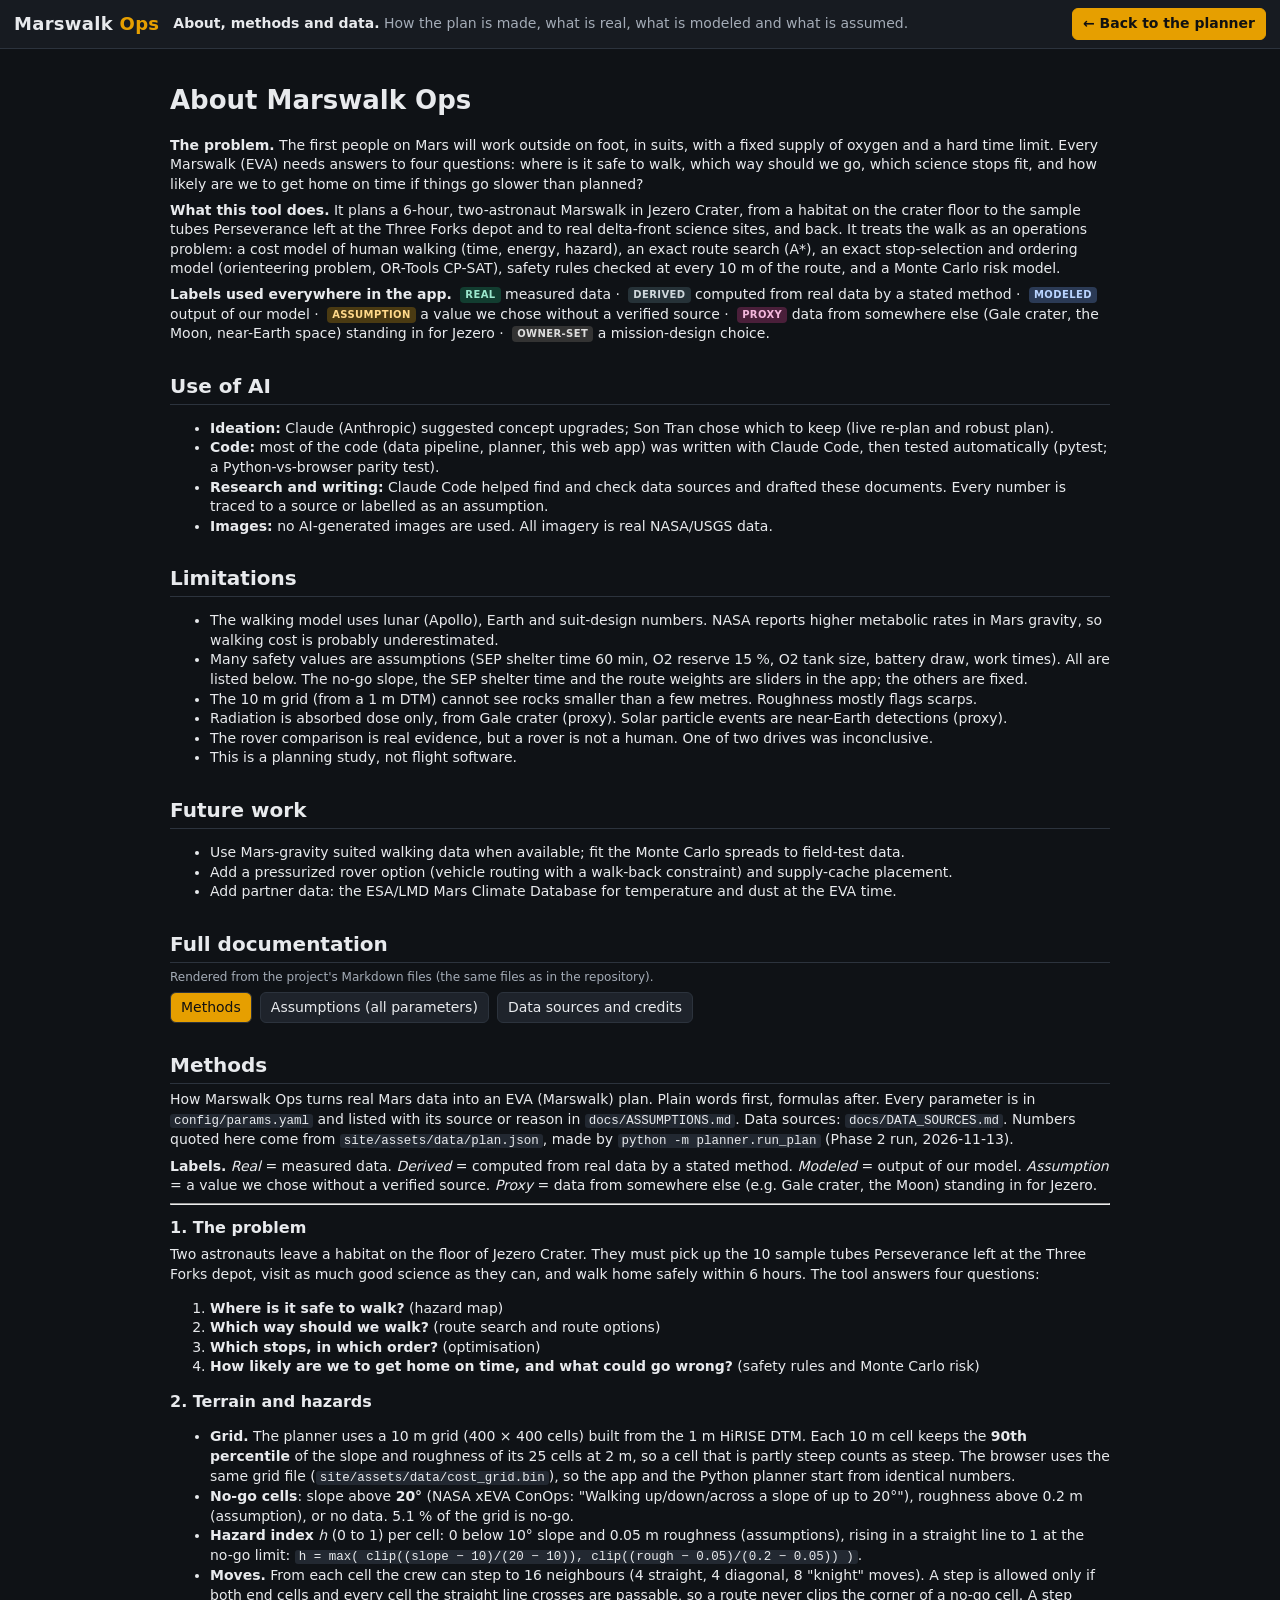
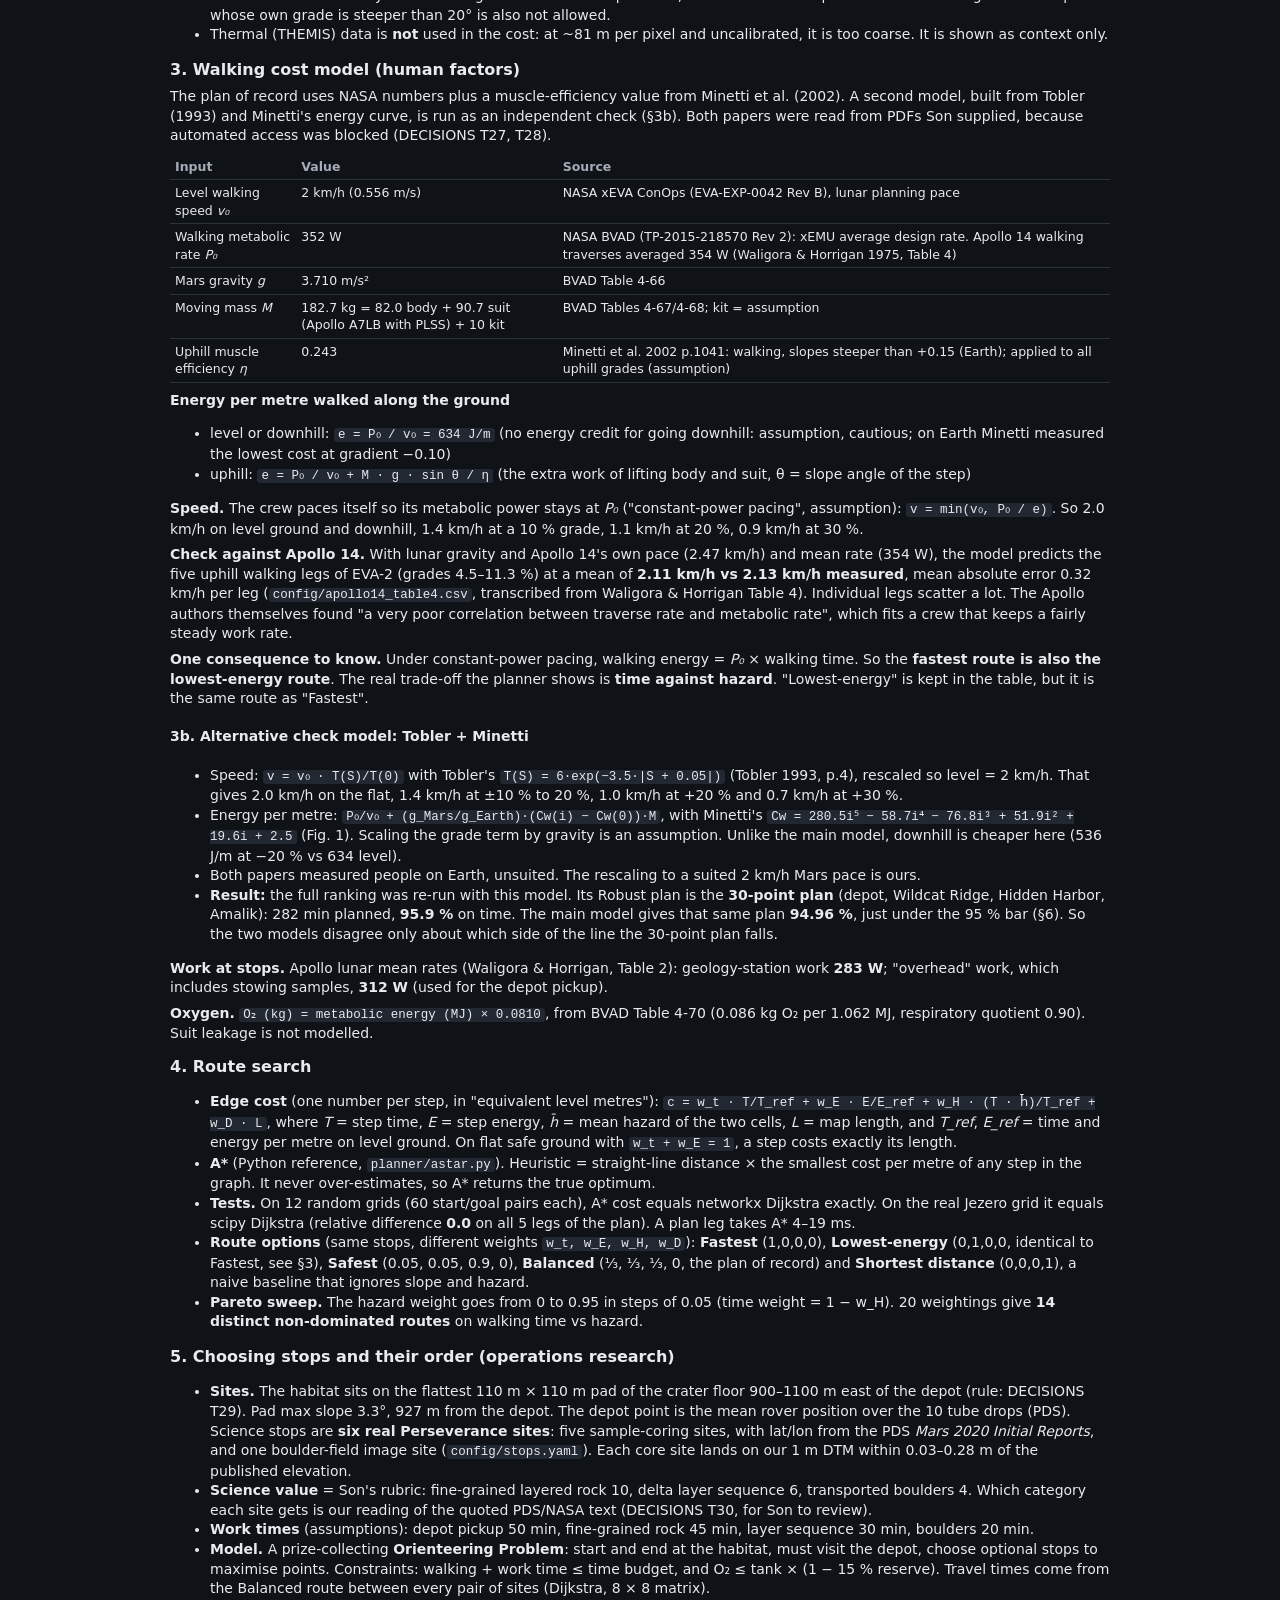
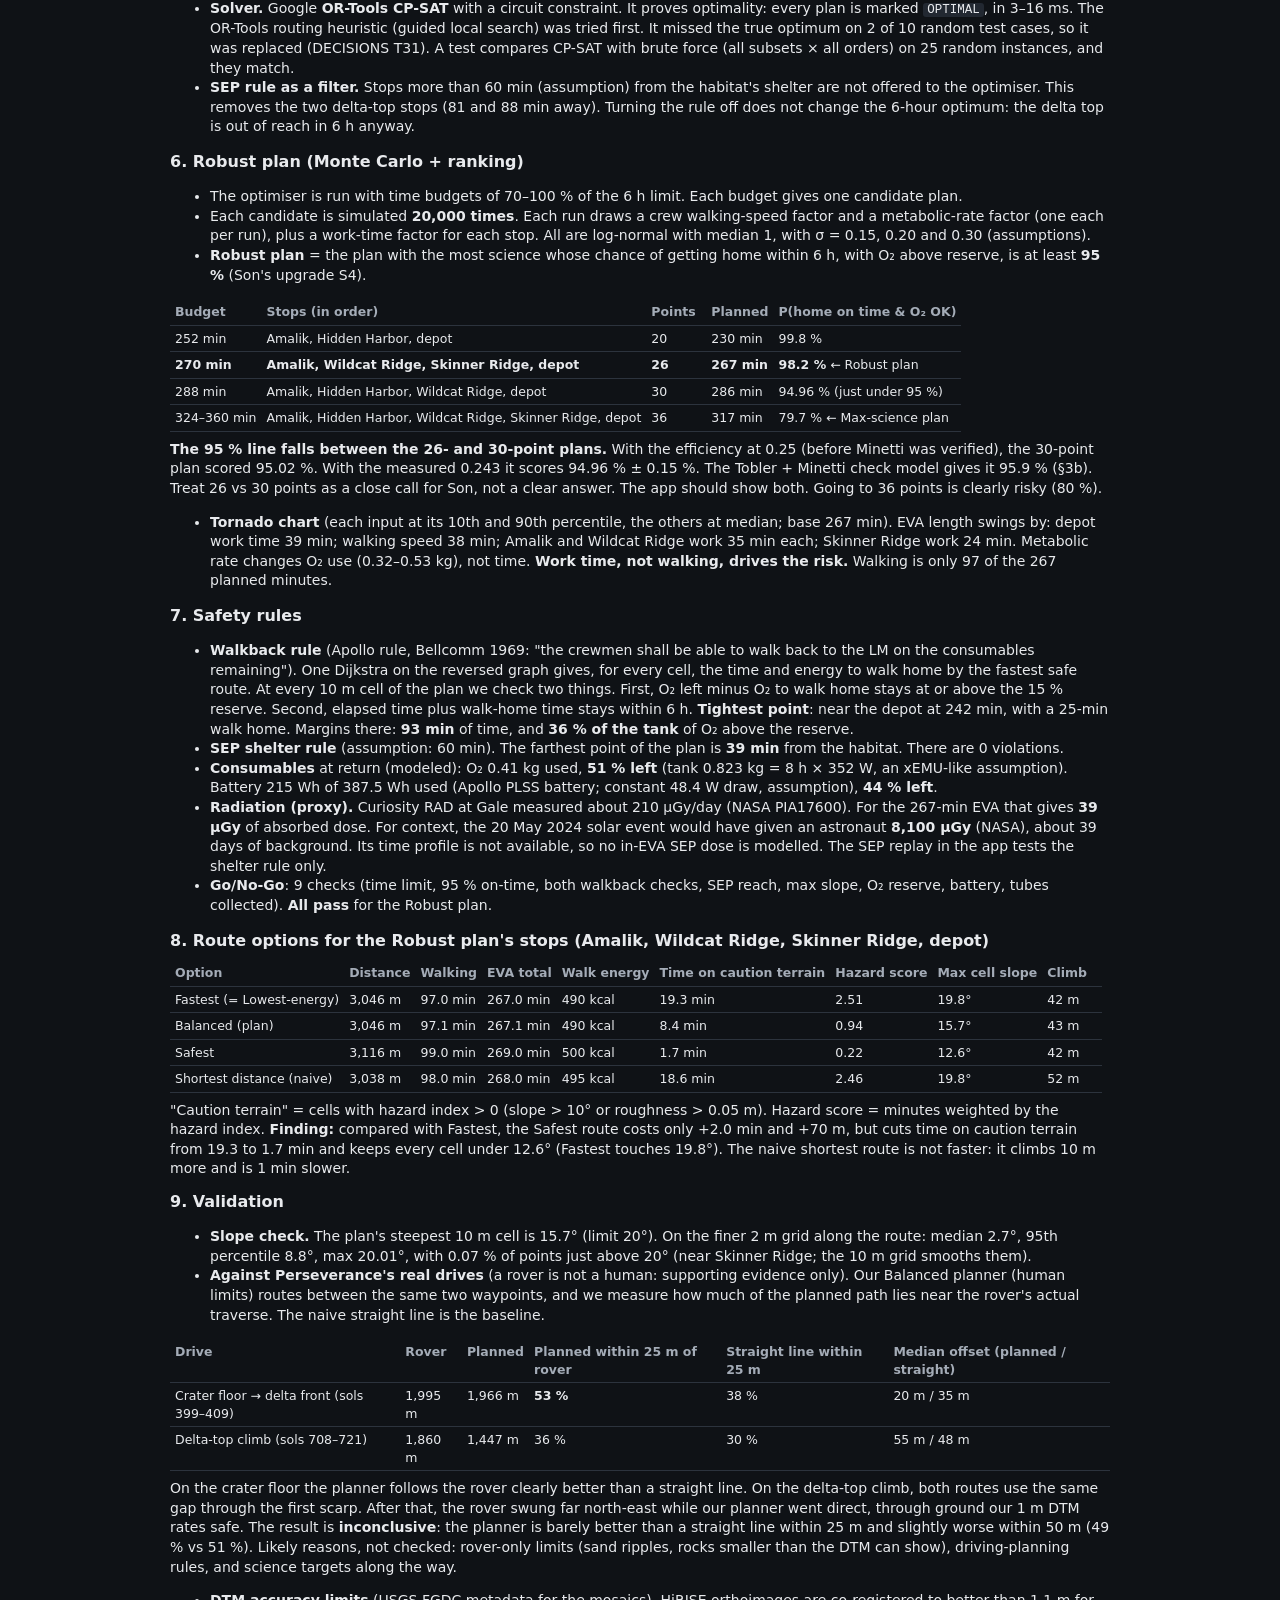
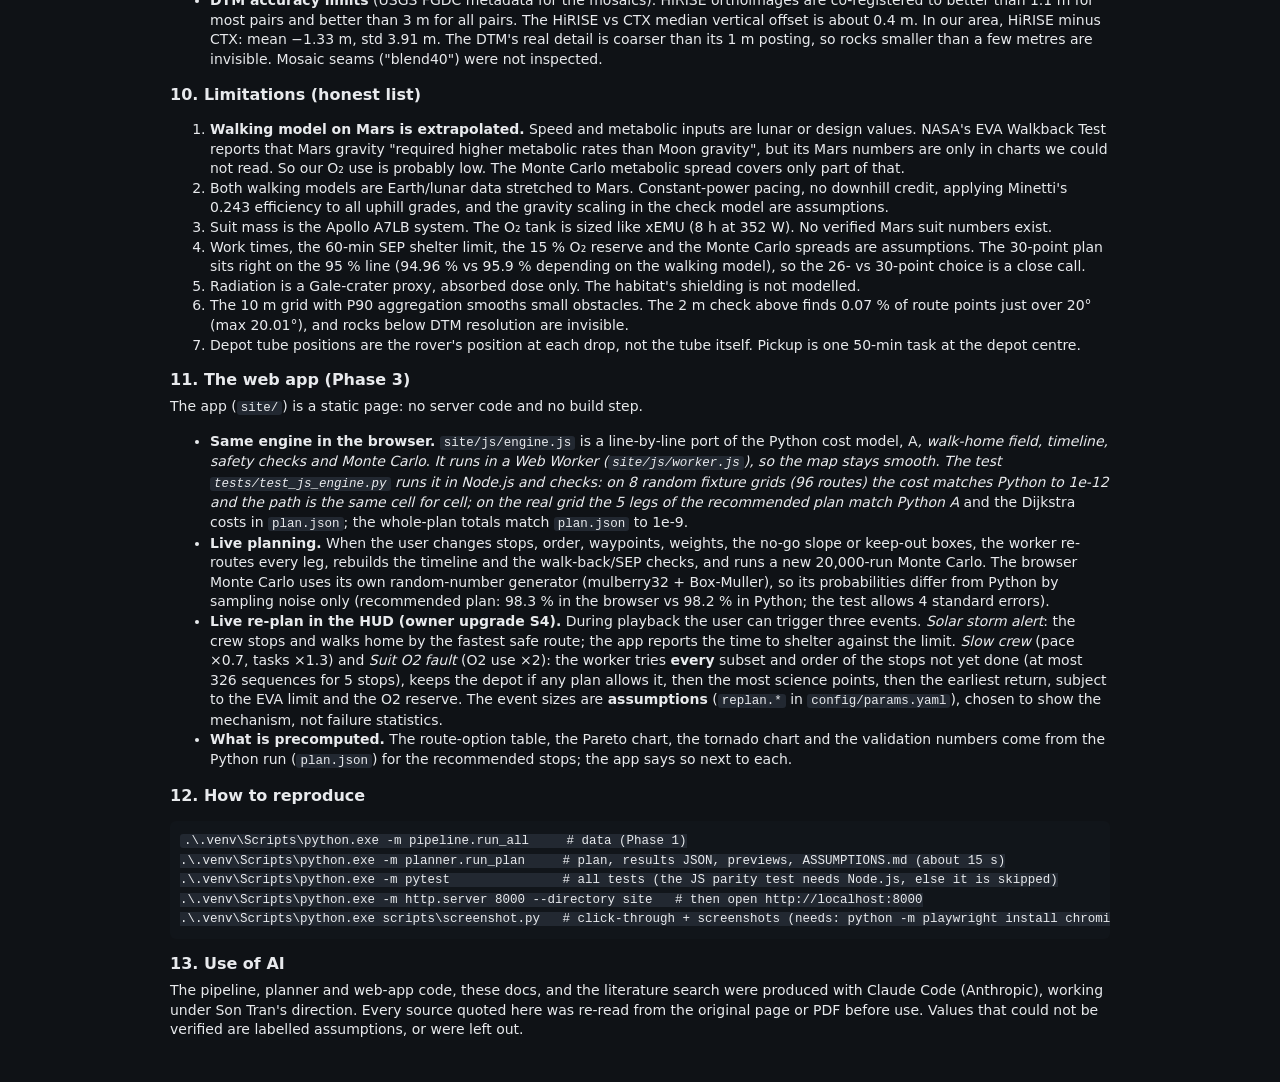
==== commit d4bf8d74: "Phase 4: fix independent-review findings, live site deployed All 9 high and 13 of 17 low review find" ====
--- a/site/methods.html
+++ b/site/methods.html
@@ -39,7 +39,7 @@
   <h2 id="limits">Limitations</h2>
   <ul>
     <li>The walking model uses lunar (Apollo), Earth and suit-design numbers. NASA reports higher metabolic rates in Mars gravity, so walking cost is probably underestimated.</li>
-    <li>Many safety values are assumptions (SEP shelter time 60 min, O2 reserve 15 %, O2 tank size, battery draw, work times). All are listed below and most are sliders in the app.</li>
+    <li>Many safety values are assumptions (SEP shelter time 60 min, O2 reserve 15 %, O2 tank size, battery draw, work times). All are listed below. The no-go slope, the SEP shelter time and the route weights are sliders in the app; the others are fixed.</li>
     <li>The 10 m grid (from a 1 m DTM) cannot see rocks smaller than a few metres. Roughness mostly flags scarps.</li>
     <li>Radiation is absorbed dose only, from Gale crater (proxy). Solar particle events are near-Earth detections (proxy).</li>
     <li>The rover comparison is real evidence, but a rover is not a human. One of two drives was inconclusive.</li>
@@ -64,7 +64,7 @@
 <script type="module">
 const esc = (s) => s.replace(/[&<>"]/g, (c) => ({ '&': '&amp;', '<': '&lt;', '>': '&gt;', '"': '&quot;' }[c]));
 function inline(s) {
-  s = esc(s);
+  s = esc(s).replace(/\\([*_`|\[\]#])/g, (m, c) => '&#' + c.charCodeAt(0) + ';');   // Markdown escapes like A\*
   s = s.replace(/`([^`]+)`/g, '<code>$1</code>');
   s = s.replace(/\*\*([^*]+)\*\*/g, '<b>$1</b>');
   s = s.replace(/(^|[^*])\*([^*\s][^*]*)\*/g, '$1<i>$2</i>');
--- a/site/css/app.css
+++ b/site/css/app.css
@@ -24,6 +24,8 @@
 header .brand span { color: var(--orange); }
 header .pitch { color: var(--muted); flex: 1; min-width: 0; }
 header .pitch b { color: var(--text); font-weight: 600; }
+header .pitch .try { display: block; color: var(--yellow, #f0e442); font-size: 0.92em; margin-top: 2px; }
+header .pitch .try b { color: inherit; }
 header .actions { display: flex; gap: 8px; align-items: center; }
 .gochip { font-weight: 700; border-radius: 6px; padding: 4px 10px; white-space: nowrap; }
 .gochip.go { background: var(--go); color: #062; color: #04210f; }
@@ -154,3 +156,5 @@
 .doc code { background: #222831; padding: 0 4px; border-radius: 3px; font-size: 12.5px; }
 .doc pre { background: #11151a; padding: 10px; border-radius: 6px; overflow-x: auto; }
 .doc .mdtabs button[aria-selected=true] { background: var(--orange); color: #111; }
+
+.habicon.sm { display: inline-grid; width: 16px; height: 16px; font-size: 10px; border-width: 1px; box-shadow: none; vertical-align: middle; margin-right: 4px; }
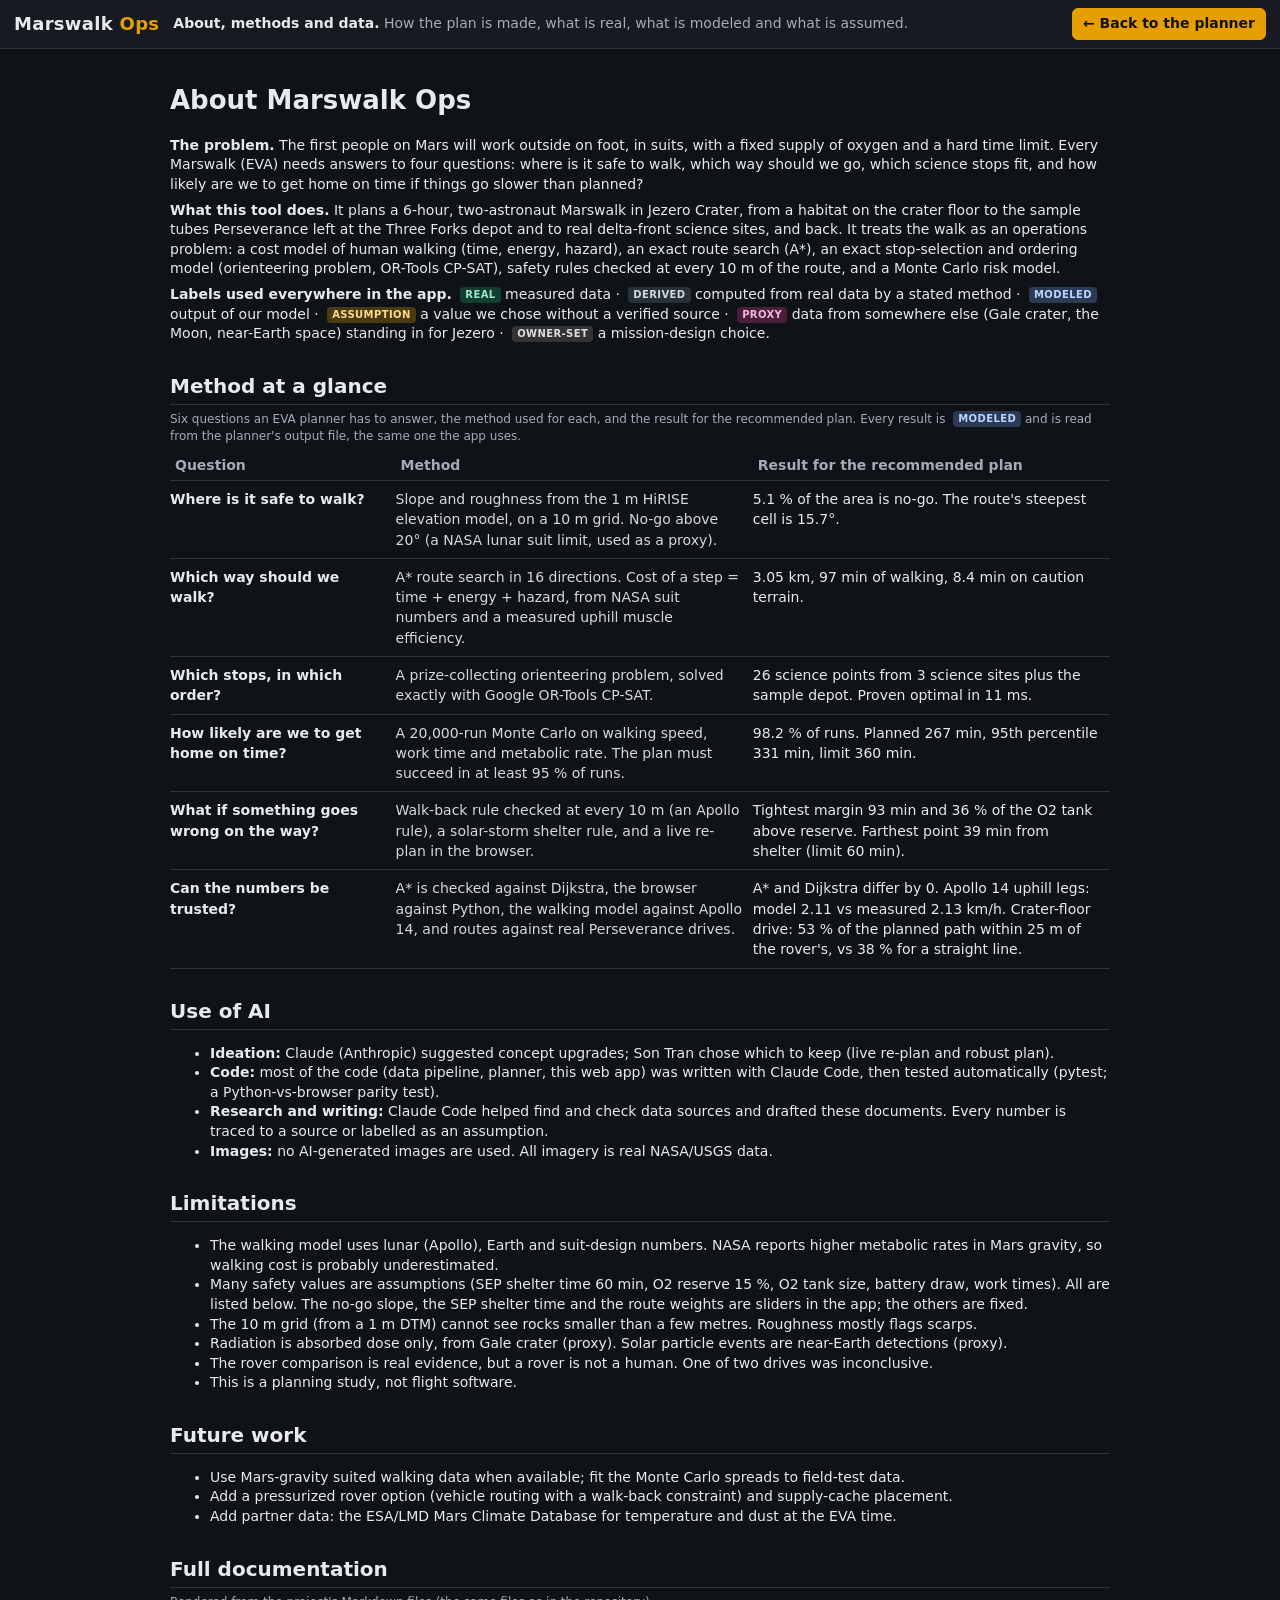
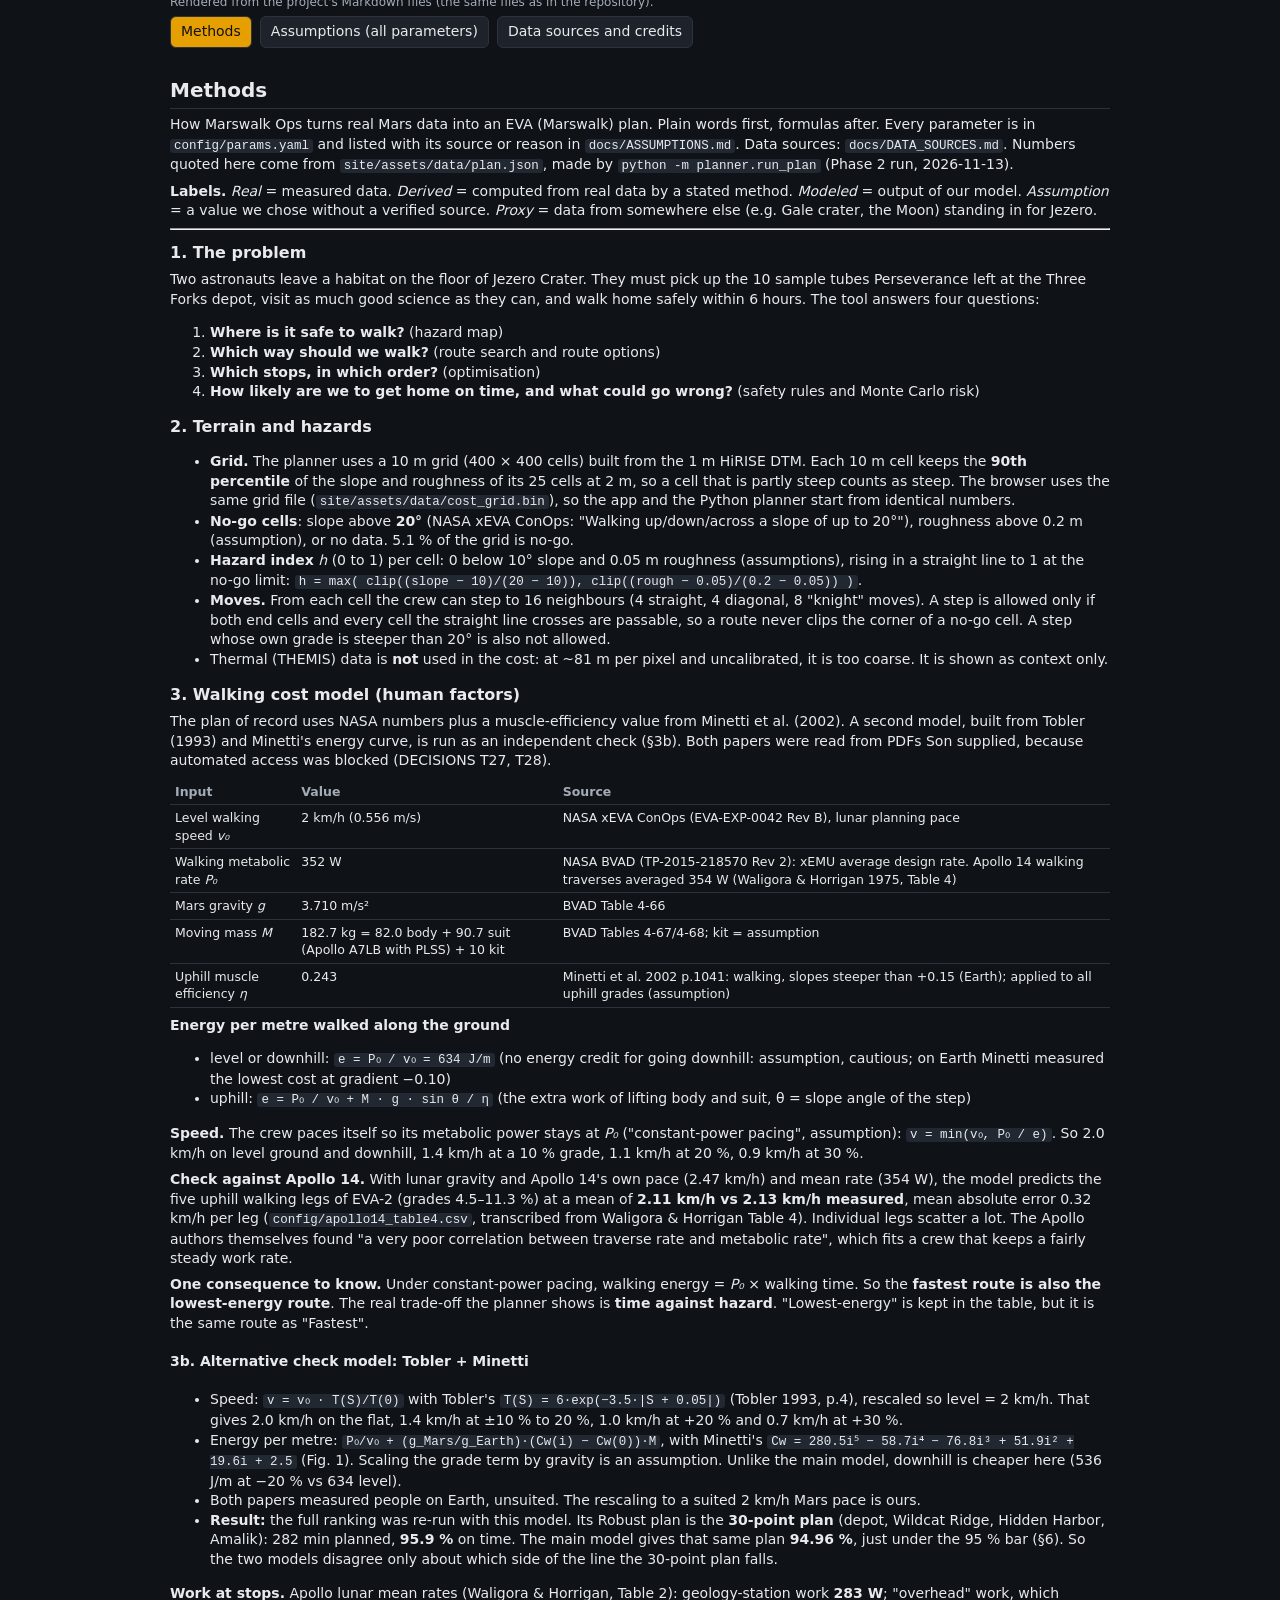
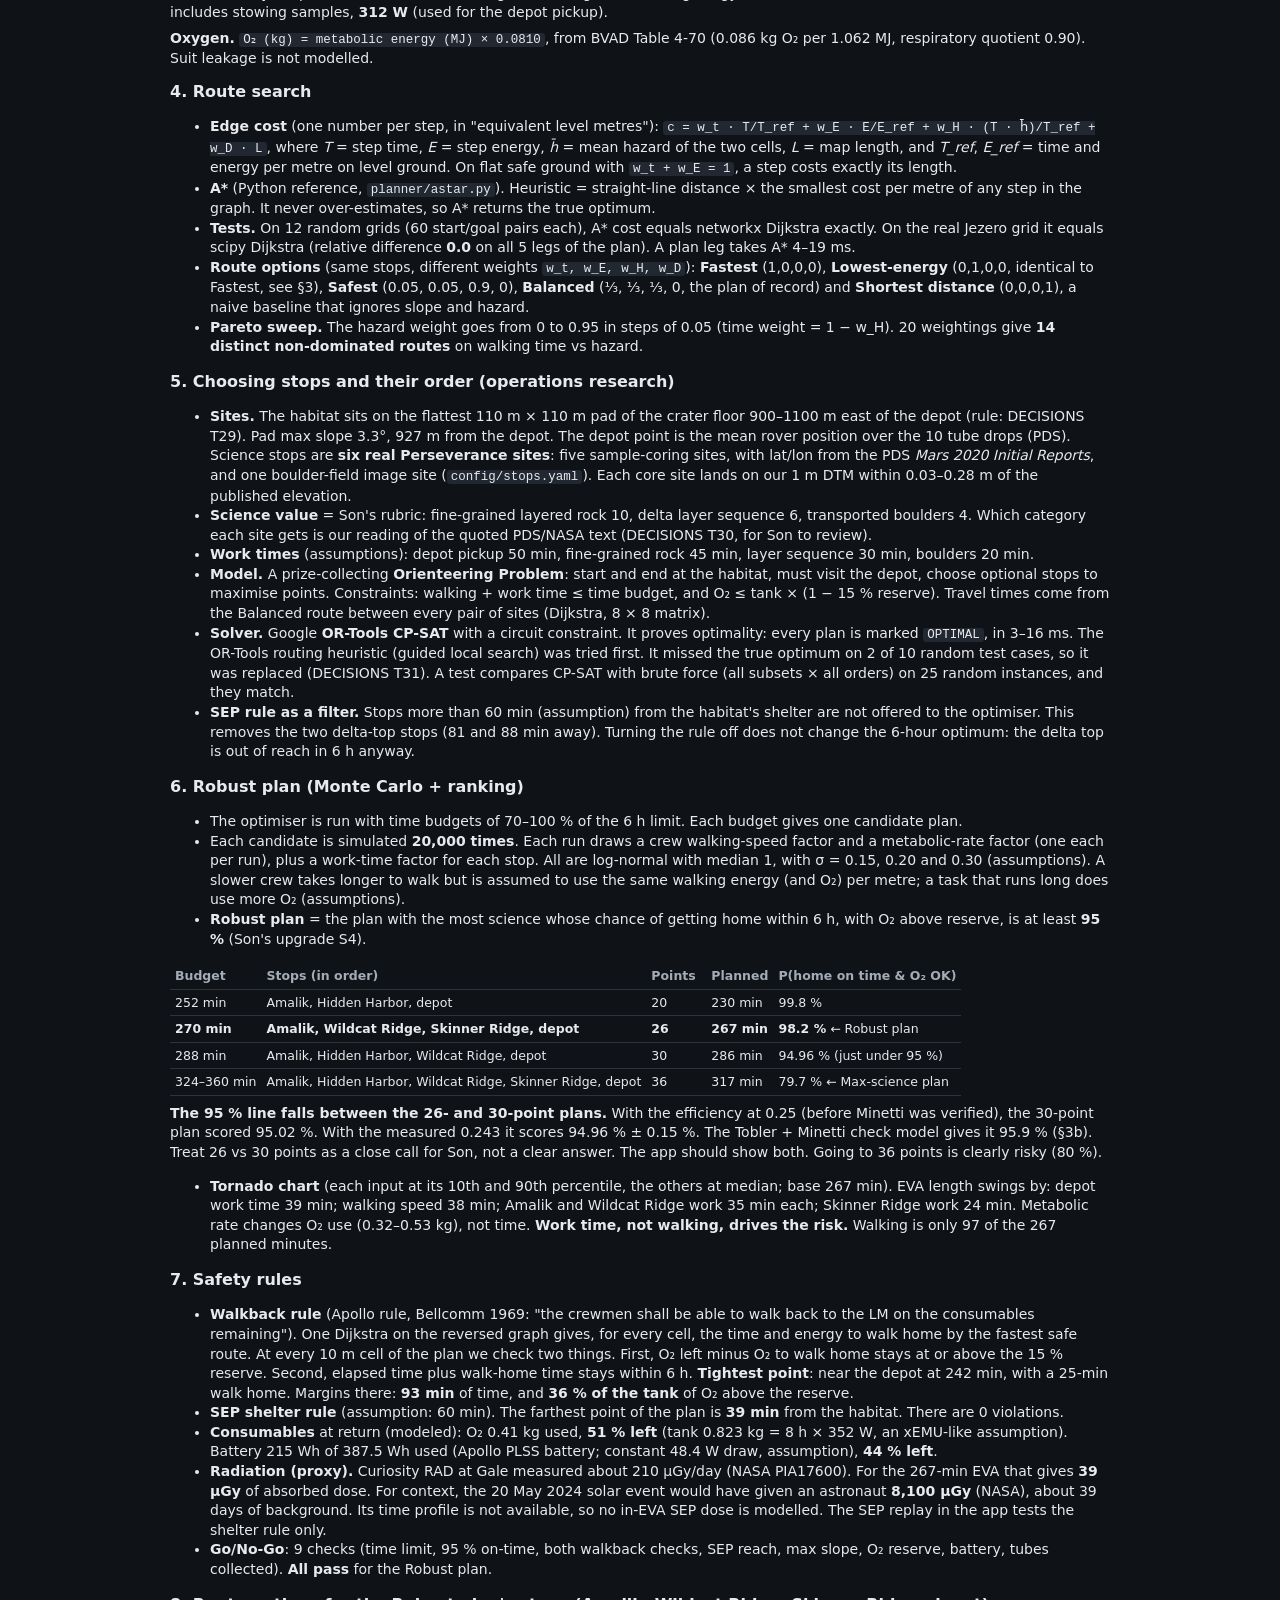
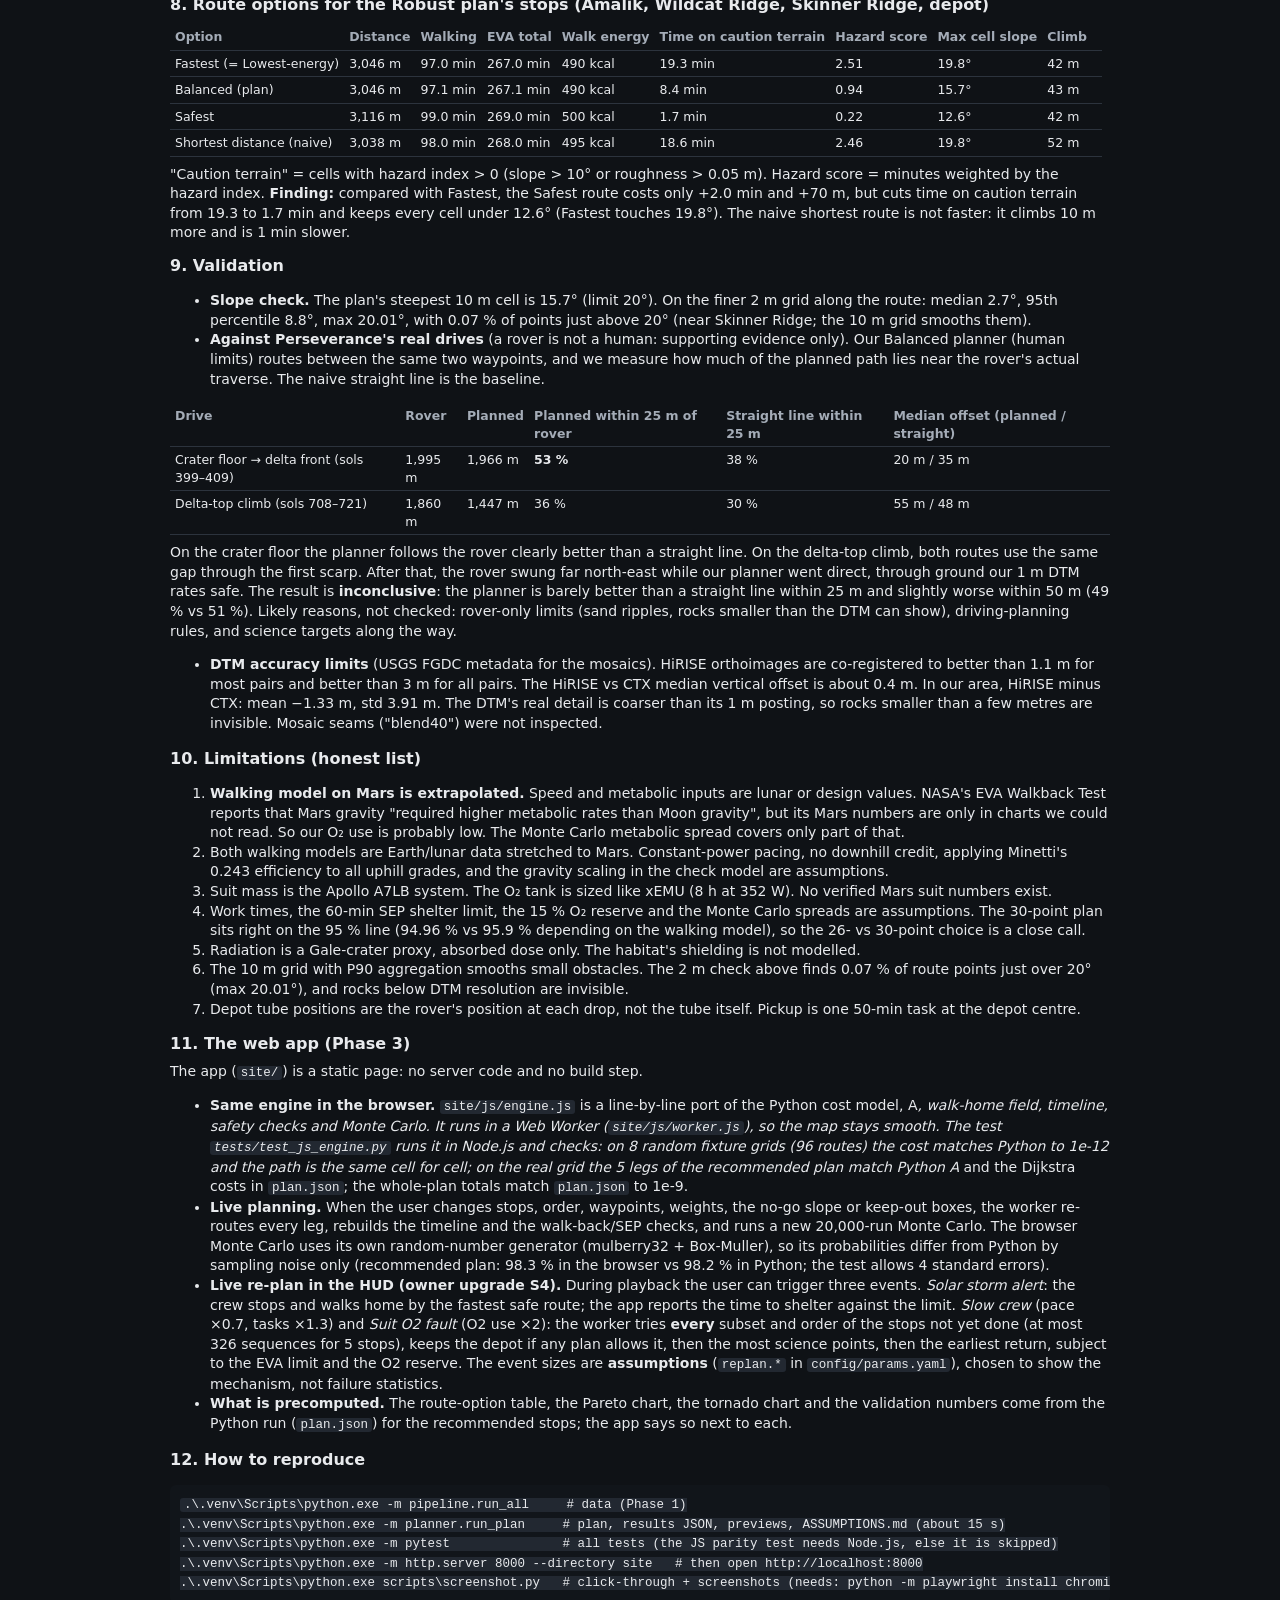
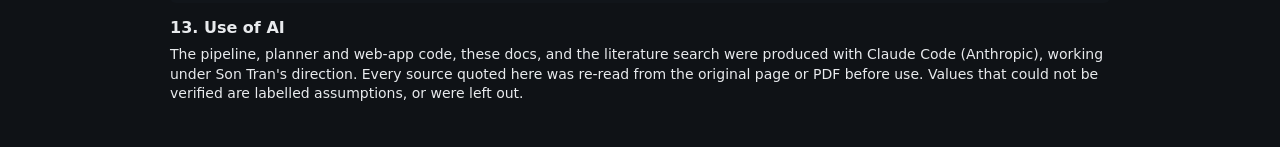
==== commit e0f622b8: "Methods page: method-at-a-glance table read from plan.json; refresh screenshots Co-Authored-By: Clau" ====
--- a/site/methods.html
+++ b/site/methods.html
@@ -27,6 +27,10 @@
     <span class="badge assumption">assumption</span> a value we chose without a verified source ·
     <span class="badge proxy">proxy</span> data from somewhere else (Gale crater, the Moon, near-Earth space) standing in for Jezero ·
     <span class="badge owner">owner-set</span> a mission-design choice.</p>
+
+  <h2 id="glance">Method at a glance</h2>
+  <p class="small muted">Six questions an EVA planner has to answer, the method used for each, and the result for the recommended plan. Every result is <span class="badge modeled">modeled</span> and is read from the planner's output file, the same one the app uses.</p>
+  <table id="glance-t" class="glance"><tr><th>Question</th><th>Method</th><th>Result for the recommended plan</th></tr></table>
 
   <h2 id="ai">Use of AI</h2>
   <ul>
@@ -111,6 +115,36 @@
   const r = await fetch('assets/docs/' + name);
   document.getElementById('md').innerHTML = r.ok ? md(await r.text()) : '<p>Could not load ' + name + '</p>';
 }
+// "Method at a glance": filled from the planner's own output so the numbers cannot drift from the app.
+async function glance() {
+  const [P, G] = await Promise.all(['plan.json', 'cost_grid.json'].map((f) => fetch('assets/data/' + f).then((r) => r.json())));
+  const t = P.plan.totals, mc = P.montecarlo, sf = P.safety, U = P.params_used, V = P.validation;
+  const f0 = (v) => Math.round(v).toLocaleString('en-US'), f1 = (v) => v.toFixed(1), f2 = (v) => v.toFixed(2);
+  const drive = V.rover_drives.find((d) => /floor/i.test(d.name));
+  const rows = [
+    ['Where is it safe to walk?',
+     `Slope and roughness from the 1 m HiRISE elevation model, on a 10 m grid. No-go above ${U['terrain.slope_nogo_deg']}° (a NASA lunar suit limit, used as a proxy).`,
+     `${f1(100 * G.nogo_fraction_at_defaults)} % of the area is no-go. The route's steepest cell is ${f1(t.max_slope_deg)}°.`],
+    ['Which way should we walk?',
+     'A* route search in 16 directions. Cost of a step = time + energy + hazard, from NASA suit numbers and a measured uphill muscle efficiency.',
+     `${f2(t.dist_m / 1000)} km, ${f0(t.walk_min)} min of walking, ${f1(t.caution_min)} min on caution terrain.`],
+    ['Which stops, in which order?',
+     'A prize-collecting orienteering problem, solved exactly with Google OR-Tools CP-SAT.',
+     `${P.plan.value} science points from ${P.plan.order.length - 3} science sites plus the sample depot. Proven ${P.robust_plan.solver_status.toLowerCase()} in ${f0(P.robust_plan.solve_ms)} ms.`],
+    ['How likely are we to get home on time?',
+     `A ${f0(mc.runs)}-run Monte Carlo on walking speed, work time and metabolic rate. The plan must succeed in at least ${Math.round(100 * U['schedule.robust_p_on_time'])} % of runs.`,
+     `${f1(100 * mc.p_success)} % of runs. Planned ${f0(t.duration_min)} min, 95th percentile ${f0(mc.duration_min.p95)} min, limit ${f0(60 * U['mission.eva_time_limit'])} min.`],
+    ['What if something goes wrong on the way?',
+     'Walk-back rule checked at every 10 m (an Apollo rule), a solar-storm shelter rule, and a live re-plan in the browser.',
+     `Tightest margin ${f0(sf.walkback.min_time_margin_min)} min and ${f0(sf.walkback.min_o2_margin_pct_of_capacity)} % of the O2 tank above reserve. Farthest point ${f0(sf.sep.max_walk_home_min)} min from shelter (limit ${f0(sf.sep.shelter_limit_min)} min).`],
+    ['Can the numbers be trusted?',
+     'A* is checked against Dijkstra, the browser against Python, the walking model against Apollo 14, and routes against real Perseverance drives.',
+     `A* and Dijkstra differ by ${V.astar_vs_dijkstra.max_rel_diff}. Apollo 14 uphill legs: model ${f2(V.apollo14_speed_check.mean_model_kmh)} vs measured ${f2(V.apollo14_speed_check.mean_measured_kmh)} km/h.` +
+     (drive ? ` Crater-floor drive: ${f0(100 * drive.options.balanced.share_of_planned_within_m['25'])} % of the planned path within 25 m of the rover's, vs ${f0(100 * drive.straight_line.share_of_planned_within_m['25'])} % for a straight line.` : '')],
+  ];
+  document.getElementById('glance-t').insertAdjacentHTML('beforeend', rows.map((r) => `<tr><td><b>${r[0]}</b></td><td>${r[1]}</td><td>${r[2]}</td></tr>`).join(''));
+}
+glance().catch((e) => { document.getElementById('glance-t').insertAdjacentHTML('afterend', '<p class="warn">Could not load the results file.</p>'); console.warn(e); });
 document.querySelectorAll('[data-md]').forEach((b) => b.onclick = () => show(b.dataset.md));
 show(location.hash === '#sources' ? 'DATA_SOURCES.md' : 'METHODS.md');
 </script>
--- a/site/css/app.css
+++ b/site/css/app.css
@@ -135,7 +135,7 @@
 #hud .ro .mid { font-size: 22px; font-weight: 700; font-variant-numeric: tabular-nums; }
 #hud .tl { top: 16px; left: 20px; } #hud .tr { top: 16px; right: 20px; text-align: right; }
 #hud .bl { bottom: 16px; left: 20px; } #hud .br { bottom: 16px; right: 20px; text-align: right; }
-#hud .alert { position: absolute; top: 16px; left: 50%; transform: translateX(-50%); padding: 8px 16px; border-radius: 6px; font-weight: 800; font-size: 18px; letter-spacing: 1px; text-align: center; max-width: 60%; }
+#hud .alert { position: absolute; top: 34px; left: 50%; transform: translateX(-50%); padding: 8px 16px; border-radius: 6px; font-weight: 800; font-size: 18px; letter-spacing: 1px; text-align: center; max-width: 60%; }
 #hud .alert.caution { background: var(--yellow); color: #111; }
 #hud .alert.danger { background: var(--nogo); color: #111; }
 #hud .alert.info { background: var(--sky); color: #111; }
@@ -158,3 +158,48 @@
 .doc .mdtabs button[aria-selected=true] { background: var(--orange); color: #111; }
 
 .habicon.sm { display: inline-grid; width: 16px; height: 16px; font-size: 10px; border-width: 1px; box-shadow: none; vertical-align: middle; margin-right: 4px; }
+
+.sw.line { height: 4px; vertical-align: 3px; border-radius: 0; background-image: repeating-linear-gradient(90deg, transparent 0 3px, #111 3px 5px); }
+.lyr-nogo { image-rendering: pixelated; }
+
+/* ---------- "why this matters" notes and the optimization table */
+.why { border-left: 3px solid var(--orange); padding: 5px 10px; background: #221d12; border-radius: 0 6px 6px 0; font-size: 13px; line-height: 1.45; margin: 8px 0; }
+.why b { color: #ffd98a; font-weight: 600; }
+details.formulation { margin: 8px 0 4px; border: 1px solid var(--line); border-radius: 8px; padding: 6px 10px; background: var(--panel2); }
+details.formulation summary { cursor: pointer; font-weight: 600; }
+details.formulation table { margin-top: 6px; }
+details.formulation td { text-align: left; }
+details.formulation td:first-child { color: var(--muted); white-space: nowrap; padding-right: 10px; width: 1%; }
+
+/* ---------- map labels, foldable legend, plan lead */
+.maplabel { position: absolute; left: 29px; top: 2px; white-space: nowrap; font: 600 12px/1.3 var(--font); color: #fff; background: rgba(15,18,22,.84);
+  border: 1px solid rgba(255,255,255,.22); border-radius: 4px; padding: 1px 6px; pointer-events: none; }
+.maplabel.left { left: auto; right: 29px; }
+.maplabel.off { font-weight: 500; color: #c6ccd4; background: rgba(15,18,22,.66); border-color: transparent; }
+.maplabel.hab { left: 32px; top: 3px; }
+#legend .toggle { margin-left: 8px; }
+#legend.collapsed h4 { margin: 0; }
+.lead { font-size: 15px; line-height: 1.45; margin: 4px 0 6px; }
+.routeline { color: var(--muted); font-size: 13px; margin: 0 0 8px; }
+.mctl.collapsed { display: flex; flex-direction: row-reverse; align-items: center; gap: 8px; }
+.mctl.collapsed h4 { margin: 0; }
+.mctl.collapsed .toggle { float: none; margin: 0; }
+
+/* ---------- readability pass (same theme) */
+.tabpane h2 { margin-top: 22px; padding-top: 14px; border-top: 1px solid var(--line); }
+.tabpane h2:first-child, .tabpane .gobanner + ul + h2 { margin-top: 4px; }
+.tabpane h2:first-child { padding-top: 0; border-top: 0; }
+table, .kpi .v, .slider output { font-variant-numeric: tabular-nums; }
+table.alts { font-size: 12px; }
+table.alts th { font-weight: 600; line-height: 1.25; vertical-align: bottom; }
+table.alts td:first-child { white-space: nowrap; }
+table.alts td { padding: 6px 4px; white-space: nowrap; }
+.stoplist li .nm { min-width: 0; white-space: nowrap; overflow: hidden; text-overflow: ellipsis; }
+.facts { display: grid; grid-template-columns: 1fr 1fr; gap: 4px 12px; margin: 6px 0 8px; font-size: 12.5px; }
+.facts > div > span:first-child { display: block; color: var(--muted); font-size: 11.5px; }
+.facts b { font-size: 14px; }
+.card h3 { margin-top: 2px; }
+.doc table.glance { display: table; font-size: 14px; }
+.doc table.glance td { padding: 8px 10px 8px 0; line-height: 1.45; }
+.doc table.glance td:first-child { width: 24%; }
+.doc table.glance td:nth-child(2) { width: 38%; color: #d6d9de; }
